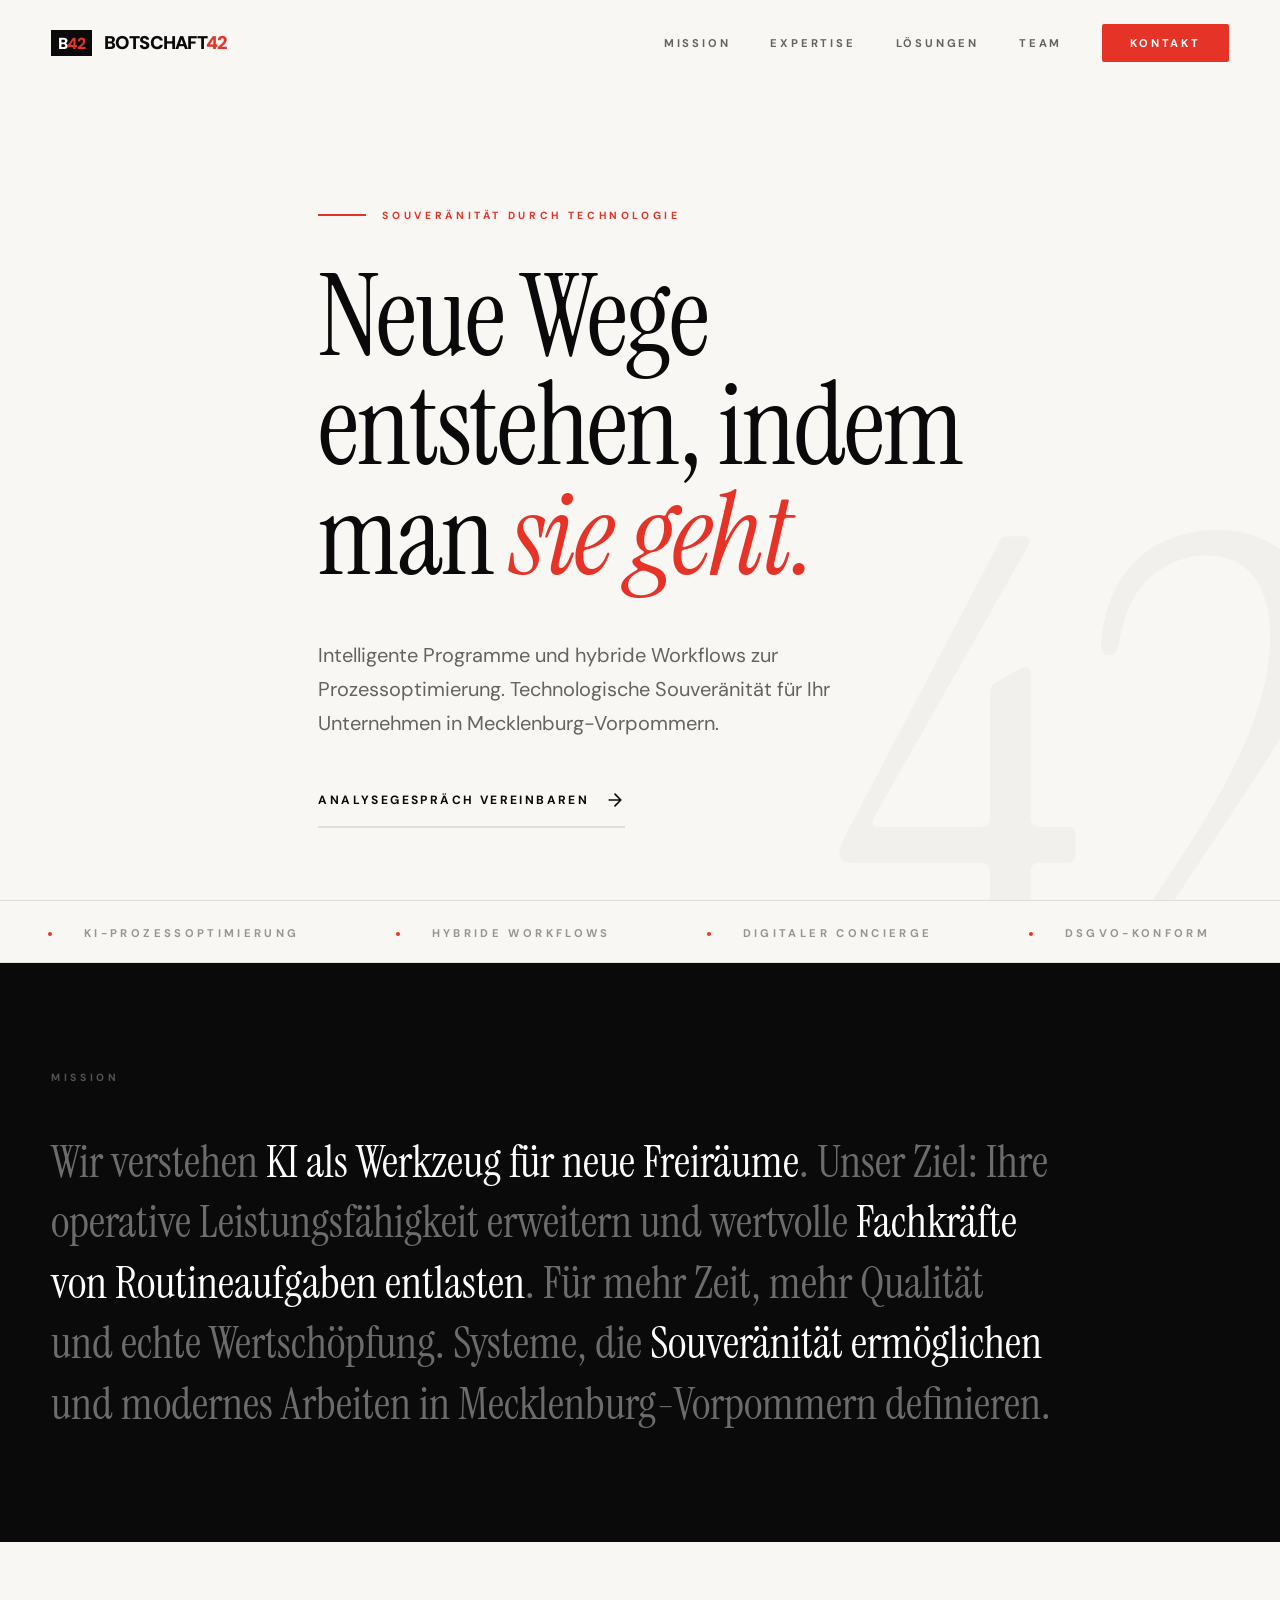
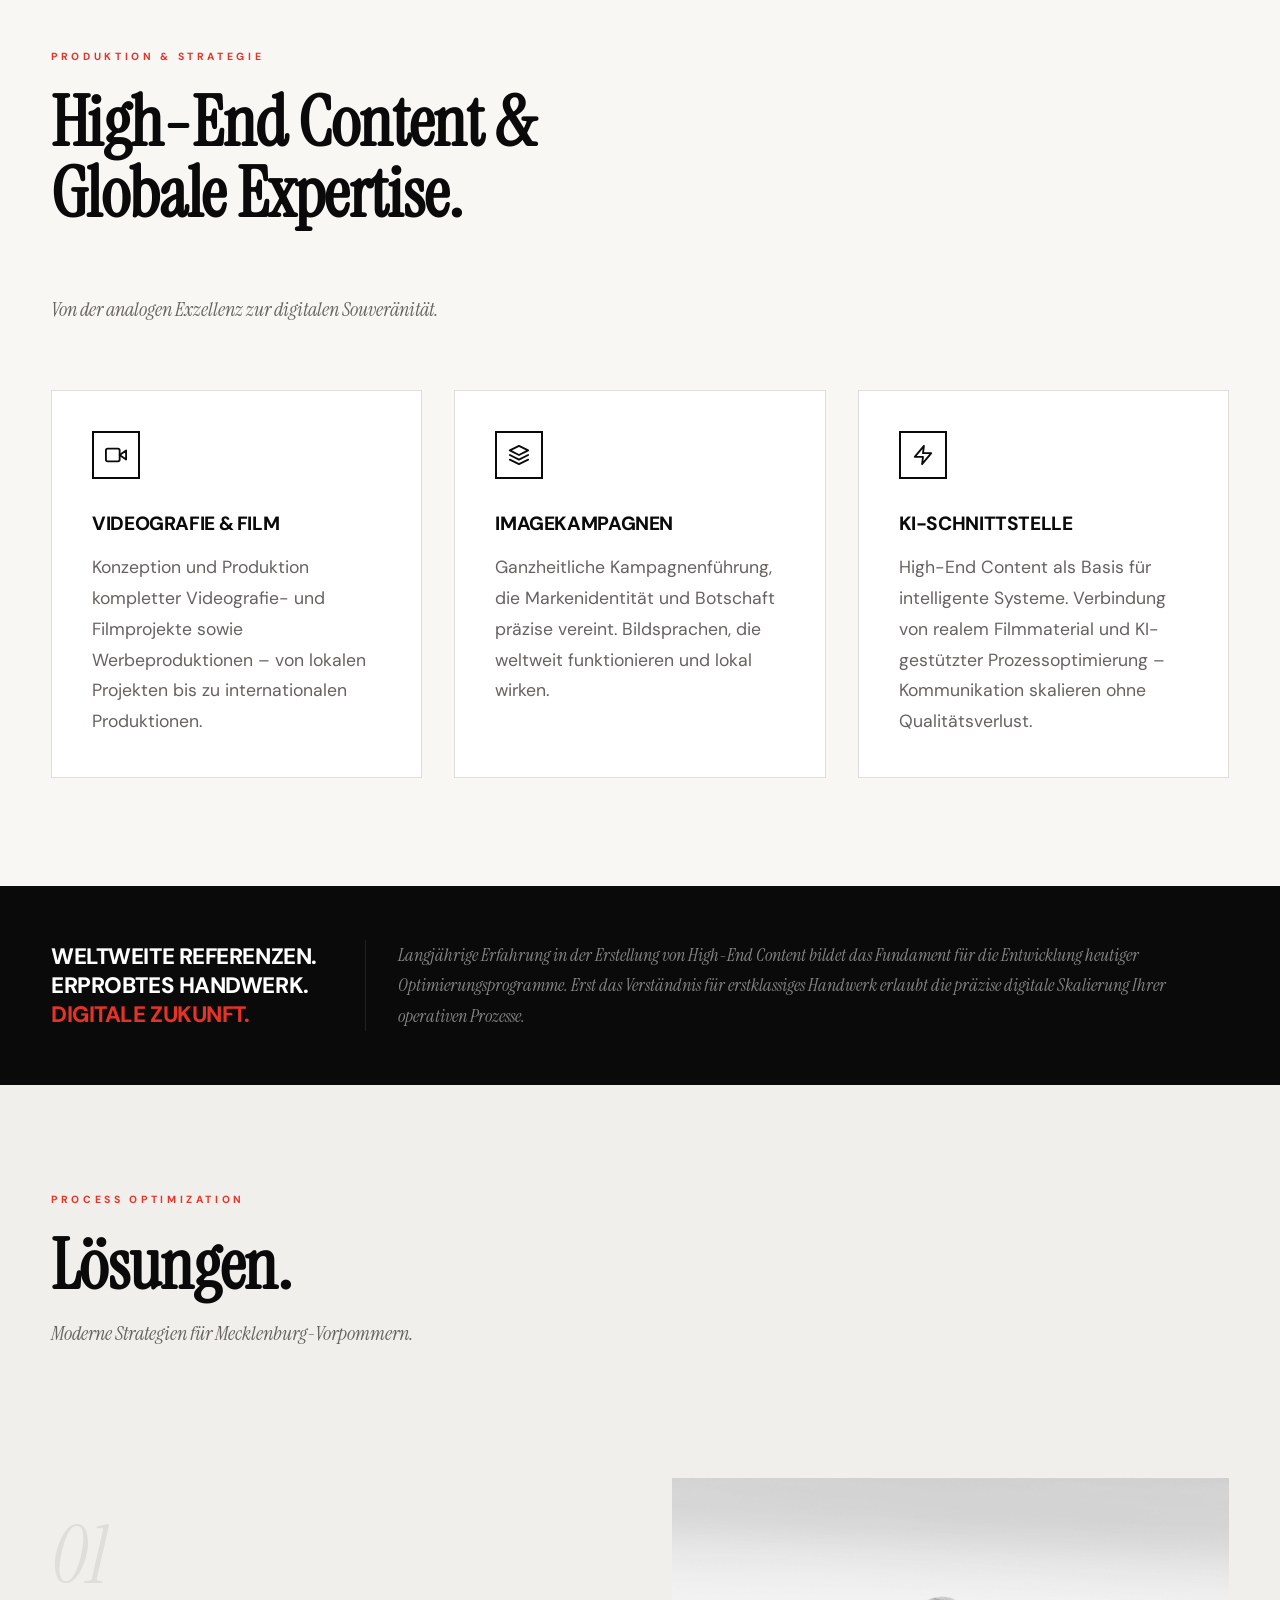
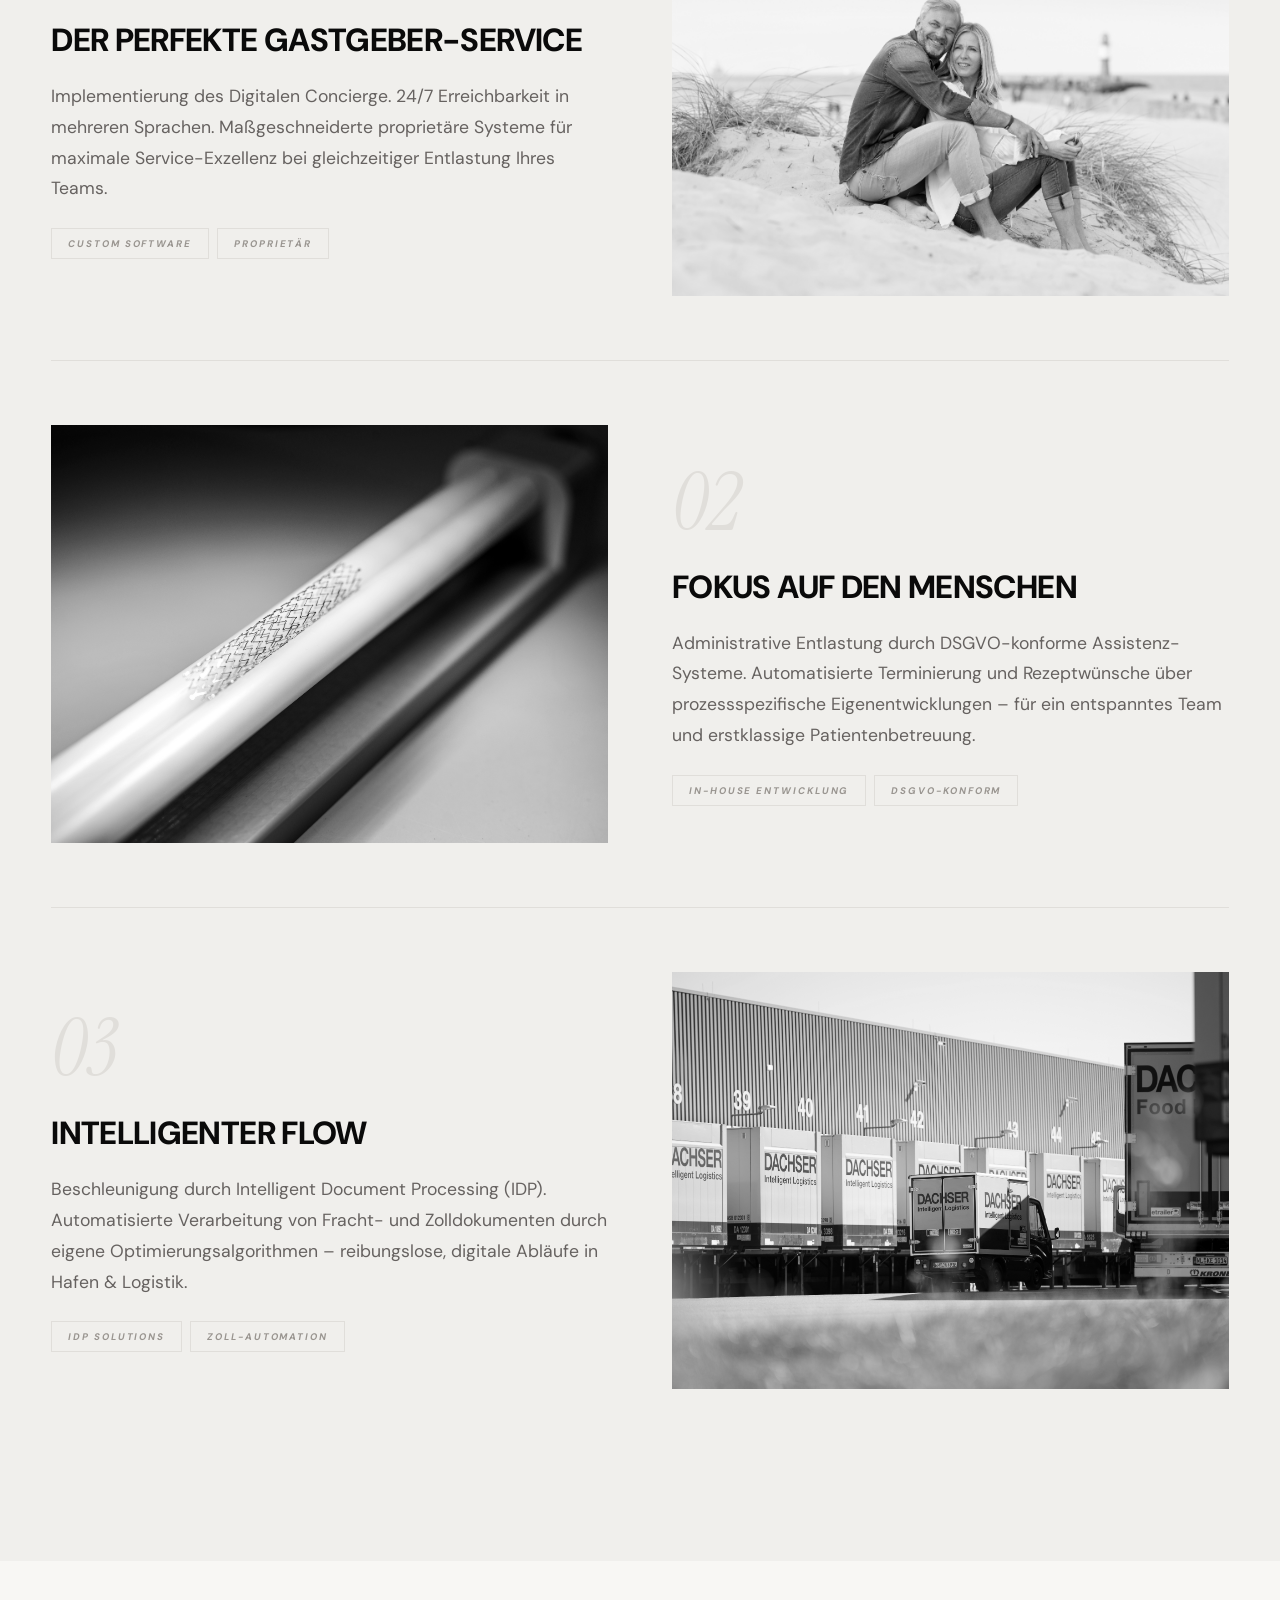
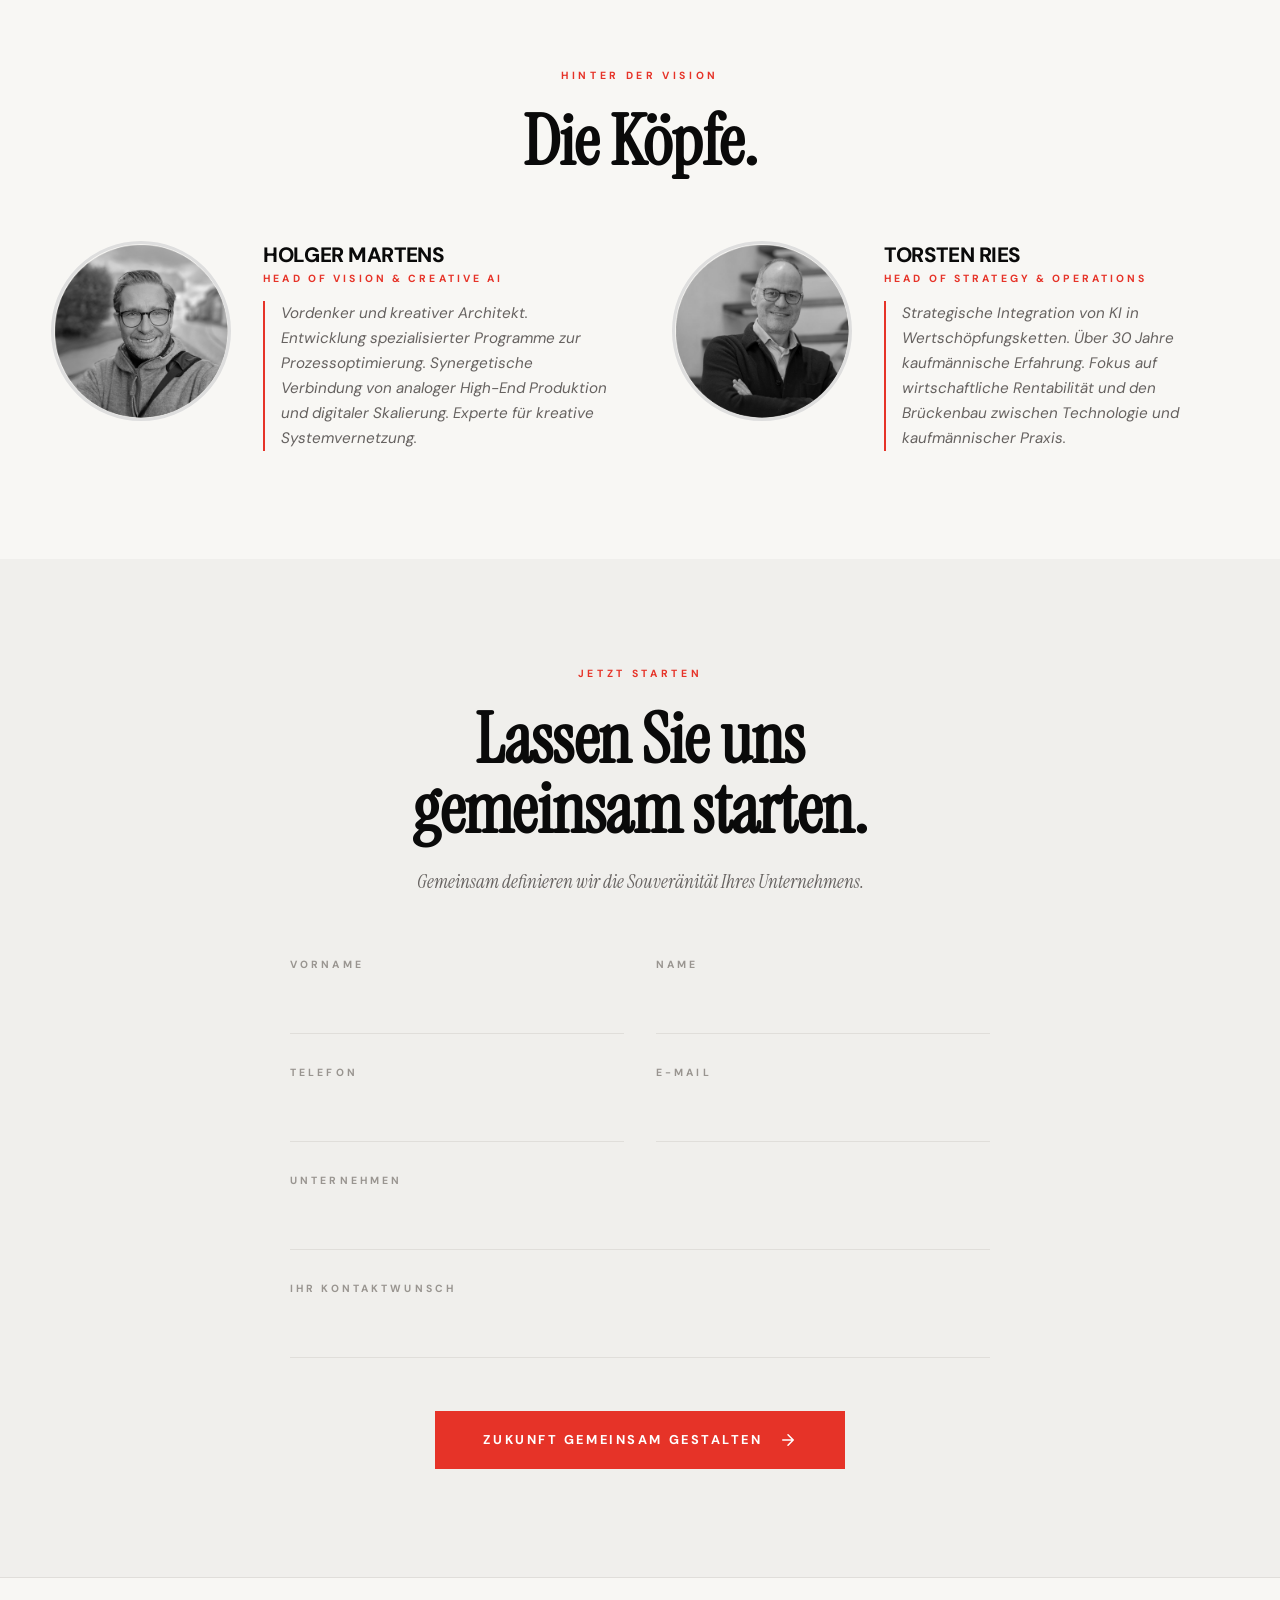
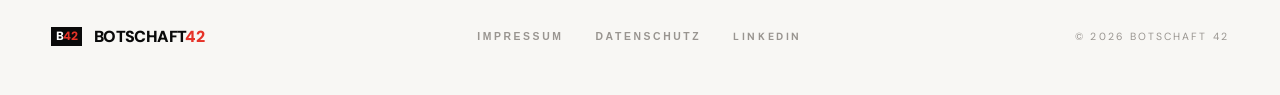
==== index.html @ 33f6393e "Update greeting from 'Hello World' to 'Goodbye World'" ====
<!DOCTYPE html>
<html lang="de" class="scroll-smooth">
<head>
    <meta charset="UTF-8">
    <meta name="viewport" content="width=device-width, initial-scale=1.0, viewport-fit=cover">
    <meta name="apple-mobile-web-app-capable" content="yes">
    <meta name="apple-mobile-web-app-status-bar-style" content="default">
    <meta name="format-detection" content="telephone=no">
    <meta name="theme-color" content="#f8f7f4">
    
    <!-- SEO Meta -->
    <title>BOTSCHAFT 42 | KI-Prozessoptimierung & Hybride Workflows für Mecklenburg-Vorpommern</title>
    <meta name="description" content="BOTSCHAFT 42 entwickelt intelligente KI-Programme und hybride Workflows zur Prozessoptimierung für Unternehmen in Mecklenburg-Vorpommern. Digitaler Concierge, IDP, DSGVO-konforme Lösungen.">
    <meta name="keywords" content="KI Prozessoptimierung, Hybride Workflows, Mecklenburg-Vorpommern, Digitaler Concierge, Intelligent Document Processing, DSGVO, Rostock, Videografie, Imagekampagnen">
    <meta name="author" content="Holger Martens, Torsten Ries">
    <meta name="robots" content="index, follow">
    <link rel="canonical" href="https://botschaft42.de/">

    <!-- Open Graph -->
    <meta property="og:title" content="BOTSCHAFT 42 | Operative Souveränität durch KI">
    <meta property="og:description" content="Intelligente Programme und hybride Workflows zur Prozessoptimierung in Mecklenburg-Vorpommern.">
    <meta property="og:type" content="website">
    <meta property="og:url" content="https://botschaft42.de/">
    <meta property="og:locale" content="de_DE">
    <meta property="og:site_name" content="BOTSCHAFT 42">

    <!-- Twitter Card -->
    <meta name="twitter:card" content="summary_large_image">
    <meta name="twitter:title" content="BOTSCHAFT 42 | KI-Prozessoptimierung">
    <meta name="twitter:description" content="Operative Souveränität durch intelligente Systeme für Unternehmen in MV.">

    <!-- Structured Data: Organization -->
    <script type="application/ld+json">
    {
        "@context": "https://schema.org",
        "@type": "Organization",
        "name": "BOTSCHAFT 42",
        "description": "KI-Agentur für Prozessoptimierung und hybride Workflows in Mecklenburg-Vorpommern",
        "url": "https://botschaft42.de",
        "address": {
            "@type": "PostalAddress",
            "streetAddress": "Dehmelstraße 7",
            "addressLocality": "Rostock",
            "postalCode": "18055",
            "addressRegion": "Mecklenburg-Vorpommern",
            "addressCountry": "DE"
        },
        "telephone": "+491707991910",
        "email": "info@holger-martens.com",
        "founder": [
            {"@type": "Person", "name": "Holger Martens", "jobTitle": "Head of Vision & Creative AI"},
            {"@type": "Person", "name": "Torsten Ries", "jobTitle": "Head of Strategy & Operations"}
        ],
        "knowsAbout": ["Künstliche Intelligenz", "Prozessoptimierung", "Hybride Workflows", "Videografie", "Imagekampagnen", "Intelligent Document Processing"],
        "areaServed": {
            "@type": "State",
            "name": "Mecklenburg-Vorpommern"
        },
        "sameAs": ["https://www.linkedin.com/in/holger-martens-13a8083a/"]
    }
    </script>

    <!-- Structured Data: Service -->
    <script type="application/ld+json">
    {
        "@context": "https://schema.org",
        "@type": "Service",
        "serviceType": "KI-Prozessoptimierung",
        "provider": {
            "@type": "Organization",
            "name": "BOTSCHAFT 42"
        },
        "areaServed": "Mecklenburg-Vorpommern",
        "description": "Entwicklung intelligenter Programme und hybrider Workflows zur Prozessoptimierung. Digitaler Concierge, DSGVO-konforme Assistenzsysteme, Intelligent Document Processing.",
        "hasOfferCatalog": {
            "@type": "OfferCatalog",
            "name": "KI-Lösungen",
            "itemListElement": [
                {"@type": "Offer", "itemOffered": {"@type": "Service", "name": "Digitaler Concierge", "description": "24/7 mehrsprachiger Gastgeber-Service für Tourismus und Hotellerie"}},
                {"@type": "Offer", "itemOffered": {"@type": "Service", "name": "DSGVO-konforme Assistenzsysteme", "description": "Administrative Entlastung im Gesundheitswesen"}},
                {"@type": "Offer", "itemOffered": {"@type": "Service", "name": "Intelligent Document Processing", "description": "Automatisierte Fracht- und Zolldokumentenverarbeitung für Hafen und Logistik"}}
            ]
        }
    }
    </script>

    <!-- Structured Data: FAQ -->
    <script type="application/ld+json">
    {
        "@context": "https://schema.org",
        "@type": "FAQPage",
        "mainEntity": [
            {
                "@type": "Question",
                "name": "Was macht BOTSCHAFT 42?",
                "acceptedAnswer": {
                    "@type": "Answer",
                    "text": "BOTSCHAFT 42 entwickelt intelligente KI-Programme und hybride Workflows zur Prozessoptimierung für Unternehmen in Mecklenburg-Vorpommern. Die Lösungen reichen vom Digitalen Concierge für den Tourismus über DSGVO-konforme Assistenzsysteme im Gesundheitswesen bis hin zu Intelligent Document Processing in der Logistik."
                }
            },
            {
                "@type": "Question",
                "name": "Für welche Branchen bietet BOTSCHAFT 42 Lösungen an?",
                "acceptedAnswer": {
                    "@type": "Answer",
                    "text": "BOTSCHAFT 42 bietet maßgeschneiderte KI-Lösungen für Tourismus und Hotellerie, das Gesundheitswesen sowie Hafen und Logistik in Mecklenburg-Vorpommern."
                }
            },
            {
                "@type": "Question",
                "name": "Sind die Lösungen von BOTSCHAFT 42 DSGVO-konform?",
                "acceptedAnswer": {
                    "@type": "Answer",
                    "text": "Ja, alle Systeme von BOTSCHAFT 42 werden als proprietäre In-House-Entwicklungen realisiert und sind vollständig DSGVO-konform."
                }
            }
        ]
    }
    </script>

    <!-- Fonts: Instrument Serif (Display) + DM Sans (Body) -->
    <link rel="preconnect" href="https://fonts.googleapis.com">
    <link rel="preconnect" href="https://fonts.gstatic.com" crossorigin>
    <link href="https://fonts.googleapis.com/css2?family=DM+Sans:ital,opsz,wght@0,9..40,100..1000;1,9..40,100..1000&family=Instrument+Serif:ital@0;1&display=swap" rel="stylesheet">

    <style>
        :root {
            --black: #0a0a0a;
            --white: #f8f7f4;
            --red: #e63328;
            --red-dark: #c42a20;
            --gray-100: #f0efec;
            --gray-200: #e0deda;
            --gray-400: #999590;
            --gray-600: #666260;
            --gray-800: #333130;
            --sans: 'DM Sans', sans-serif;
            --serif: 'Instrument Serif', serif;
        }

        * { margin: 0; padding: 0; box-sizing: border-box; }

        html { scroll-behavior: smooth; }

        body {
            font-family: var(--sans);
            color: var(--black);
            background: var(--white);
            overflow-x: hidden;
            -webkit-font-smoothing: antialiased;
            -moz-osx-font-smoothing: grayscale;
            -webkit-text-size-adjust: 100%;
            text-size-adjust: 100%;
            -webkit-tap-highlight-color: transparent;
        }

        ::selection { background: var(--red); color: white; }

        /* ── Typography ── */
        .t-display {
            font-family: var(--serif);
            font-size: clamp(3rem, 9vw, 8rem);
            line-height: 0.95;
            font-weight: 400;
            letter-spacing: -0.02em;
        }

        .t-headline {
            font-family: var(--serif);
            font-size: clamp(2.2rem, 5.5vw, 5rem);
            line-height: 1.0;
            letter-spacing: -0.01em;
        }

        .t-section-label {
            font-family: var(--sans);
            font-size: 0.65rem;
            font-weight: 700;
            letter-spacing: 0.35em;
            text-transform: uppercase;
            color: var(--red);
        }

        .t-body { font-size: 1.1rem; line-height: 1.75; color: var(--gray-600); }
        .t-body-lg { font-size: 1.25rem; line-height: 1.7; color: var(--gray-600); }

        /* ── Layout ── */
        .container { max-width: 1400px; margin: 0 auto; padding: 0 clamp(1.5rem, 4vw, 4rem); }
        .section { padding: clamp(5rem, 12vh, 10rem) 0; }

        /* ── B42 Signet ── */
        .b42-signet {
            display: inline-flex;
            align-items: center;
            justify-content: center;
            background: var(--black);
            color: white;
            font-family: var(--sans);
            font-weight: 900;
            letter-spacing: -0.05em;
            padding: 0.15em 0.4em;
            font-size: 1rem;
        }
        .b42-signet .red { color: var(--red); }

        /* ── Navigation ── */
        .nav {
            position: fixed;
            top: 0;
            left: 0;
            right: 0;
            z-index: 100;
            padding: 1.5rem clamp(1.5rem, 4vw, 4rem);
            display: flex;
            justify-content: space-between;
            align-items: center;
            transition: all 0.4s cubic-bezier(0.16, 1, 0.3, 1);
        }
        .nav.scrolled {
            background: rgba(248, 247, 244, 0.92);
            backdrop-filter: blur(20px);
            -webkit-backdrop-filter: blur(20px);
            padding-top: 1rem;
            padding-bottom: 1rem;
            box-shadow: 0 1px 0 rgba(0,0,0,0.06);
        }
        .nav-brand {
            display: flex;
            align-items: center;
            gap: 0.75rem;
            text-decoration: none;
            color: var(--black);
        }
        .nav-brand-text {
            font-family: var(--sans);
            font-weight: 900;
            font-size: 1.15rem;
            letter-spacing: -0.04em;
            text-transform: uppercase;
        }
        .nav-brand-text .red { color: var(--red); }

        .nav-links {
            display: flex;
            align-items: center;
            gap: 2.5rem;
        }
        .nav-links a {
            font-size: 0.7rem;
            font-weight: 700;
            letter-spacing: 0.25em;
            text-transform: uppercase;
            text-decoration: none;
            color: var(--gray-600);
            transition: color 0.3s;
        }
        .nav-links a:hover { color: var(--black); }
        .nav-cta {
            background: var(--red) !important;
            color: white !important;
            padding: 0.75rem 1.75rem;
            border-radius: 2px;
            transition: all 0.3s !important;
        }
        .nav-cta:hover { background: var(--black) !important; }

        /* ── Burger ── */
        .burger { display: none; background: none; border: none; cursor: pointer; padding: 0.5rem; }
        .burger span {
            display: block;
            width: 28px;
            height: 2px;
            background: var(--black);
            margin: 6px 0;
            transition: all 0.3s;
        }

        /* ── Mobile Menu ── */
        .mobile-menu {
            position: fixed;
            inset: 0;
            z-index: 200;
            background: var(--black);
            display: flex;
            flex-direction: column;
            align-items: center;
            justify-content: center;
            gap: 2.5rem;
            opacity: 0;
            pointer-events: none;
            transition: opacity 0.4s;
            -webkit-overflow-scrolling: touch;
            overscroll-behavior: contain;
        }
        .mobile-menu.open { opacity: 1; pointer-events: all; }
        .mobile-menu a {
            font-family: var(--serif);
            font-size: 2.5rem;
            color: white;
            text-decoration: none;
            transition: color 0.3s;
        }
        .mobile-menu a:hover { color: var(--red); }
        .mobile-menu-close {
            position: absolute;
            top: 1.5rem;
            right: 1.5rem;
            background: none;
            border: none;
            color: white;
            font-size: 2.5rem;
            cursor: pointer;
            line-height: 1;
        }

        /* ── Hero ── */
        .hero {
            min-height: 100vh;
            display: flex;
            align-items: flex-end;
            padding-bottom: clamp(4rem, 8vh, 8rem);
            padding-top: 8rem;
            position: relative;
            overflow: hidden;
        }
        .hero-bg-num {
            position: absolute;
            right: -5%;
            bottom: -15%;
            font-family: var(--serif);
            font-size: clamp(20rem, 50vw, 55rem);
            font-weight: 400;
            color: var(--black);
            opacity: 0.025;
            line-height: 0.8;
            pointer-events: none;
            user-select: none;
        }
        .hero-label {
            display: inline-flex;
            align-items: center;
            gap: 1rem;
            margin-bottom: 2.5rem;
        }
        .hero-label-line {
            width: 3rem;
            height: 2px;
            background: var(--red);
        }
        .hero h1 { margin-bottom: 3rem; max-width: 900px; }
        .hero h1 em {
            font-family: var(--serif);
            font-style: italic;
            color: var(--red);
        }
        .hero-sub {
            max-width: 600px;
            font-size: 1.25rem;
            line-height: 1.7;
            color: var(--gray-600);
            margin-bottom: 3rem;
        }
        .hero-cta {
            display: inline-flex;
            align-items: center;
            gap: 1rem;
            font-size: 0.75rem;
            font-weight: 700;
            letter-spacing: 0.2em;
            text-transform: uppercase;
            text-decoration: none;
            color: var(--black);
            border-bottom: 2px solid var(--gray-200);
            padding-bottom: 1rem;
            transition: all 0.4s;
        }
        .hero-cta:hover { border-color: var(--red); }
        .hero-cta svg { transition: transform 0.4s; }
        .hero-cta:hover svg { transform: translateX(6px); }

        /* ── Scroll Animations ── */
        .reveal {
            opacity: 0;
            transform: translateY(40px);
            transition: opacity 0.8s cubic-bezier(0.16, 1, 0.3, 1),
                        transform 0.8s cubic-bezier(0.16, 1, 0.3, 1);
        }
        .reveal.visible { opacity: 1; transform: translateY(0); }
        .reveal-delay-1 { transition-delay: 0.1s; }
        .reveal-delay-2 { transition-delay: 0.2s; }
        .reveal-delay-3 { transition-delay: 0.3s; }

        /* ── Mission Section ── */
        .mission { background: var(--black); color: white; }
        .mission-text {
            font-family: var(--serif);
            font-size: clamp(1.6rem, 3.5vw, 2.8rem);
            line-height: 1.35;
            color: rgba(255,255,255,0.4);
            max-width: 1000px;
        }
        .mission-text strong { color: white; font-weight: 400; }

        /* ── Expertise Cards ── */
        .card-grid { display: grid; grid-template-columns: repeat(auto-fit, minmax(320px, 1fr)); gap: 2rem; }
        .card {
            background: white;
            border: 1px solid var(--gray-200);
            padding: 2.5rem;
            transition: all 0.5s cubic-bezier(0.16, 1, 0.3, 1);
            position: relative;
            overflow: hidden;
        }
        .card::before {
            content: '';
            position: absolute;
            top: 0;
            left: 0;
            width: 100%;
            height: 3px;
            background: var(--red);
            transform: scaleX(0);
            transform-origin: left;
            transition: transform 0.5s cubic-bezier(0.16, 1, 0.3, 1);
        }
        .card:hover { transform: translateY(-4px); box-shadow: 0 20px 60px rgba(0,0,0,0.06); }
        .card:hover::before { transform: scaleX(1); }
        .card-icon {
            width: 3rem;
            height: 3rem;
            border: 2px solid var(--black);
            display: flex;
            align-items: center;
            justify-content: center;
            margin-bottom: 2rem;
            transition: all 0.4s;
        }
        .card:hover .card-icon { background: var(--red); border-color: var(--red); }
        .card:hover .card-icon svg { stroke: white; }
        .card h3 {
            font-family: var(--sans);
            font-size: 1.2rem;
            font-weight: 800;
            text-transform: uppercase;
            letter-spacing: -0.02em;
            margin-bottom: 1rem;
        }

        /* ── Solutions ── */
        .solution {
            display: grid;
            grid-template-columns: 1fr 1fr;
            gap: 4rem;
            align-items: center;
            padding: 4rem 0;
            border-bottom: 1px solid var(--gray-200);
        }
        .solution:last-child { border-bottom: none; }
        .solution-num {
            font-family: var(--serif);
            font-size: 5rem;
            font-style: italic;
            color: var(--gray-200);
            line-height: 1;
            margin-bottom: 1.5rem;
            transition: color 0.5s;
        }
        .solution:hover .solution-num { color: var(--red); }
        .solution h4 {
            font-family: var(--sans);
            font-size: clamp(1.5rem, 2.5vw, 2rem);
            font-weight: 800;
            text-transform: uppercase;
            letter-spacing: -0.02em;
            margin-bottom: 1.25rem;
        }
        .solution-tags { display: flex; gap: 0.5rem; margin-top: 1.5rem; flex-wrap: wrap; }
        .tag {
            font-size: 0.6rem;
            font-weight: 700;
            letter-spacing: 0.2em;
            text-transform: uppercase;
            padding: 0.5rem 1rem;
            border: 1px solid var(--gray-200);
            color: var(--gray-400);
            font-style: italic;
        }
        .solution-img {
            aspect-ratio: 4/3;
            overflow: hidden;
            position: relative;
        }
        .solution-img img {
            width: 100%;
            height: 100%;
            object-fit: cover;
            filter: grayscale(100%);
            transition: all 0.7s cubic-bezier(0.16, 1, 0.3, 1);
        }
        .solution:hover .solution-img img { filter: grayscale(0%); transform: scale(1.03); }

        /* ── Reference Bar ── */
        .ref-bar {
            background: var(--black);
            color: white;
            padding: clamp(3rem, 6vh, 5rem) 0;
        }
        .ref-bar-inner {
            display: grid;
            grid-template-columns: auto 1fr;
            gap: 3rem;
            align-items: center;
        }
        .ref-bar h3 {
            font-family: var(--sans);
            font-size: 1.4rem;
            font-weight: 800;
            text-transform: uppercase;
            letter-spacing: -0.02em;
        }
        .ref-bar h3 span { color: var(--red); }
        .ref-bar p {
            font-family: var(--serif);
            font-style: italic;
            font-size: 1.15rem;
            line-height: 1.65;
            color: rgba(255,255,255,0.5);
            border-left: 1px solid rgba(255,255,255,0.1);
            padding-left: 2rem;
        }

        /* ── Team ── */
        .team-grid { display: grid; grid-template-columns: 1fr 1fr; gap: 4rem; }
        .team-member { display: flex; gap: 2rem; align-items: flex-start; }
        .team-photo {
            width: 180px;
            height: 180px;
            border-radius: 50%;
            overflow: hidden;
            flex-shrink: 0;
            filter: grayscale(100%);
            transition: filter 0.7s;
            border: 3px solid var(--gray-200);
        }
        .team-member:hover .team-photo { filter: grayscale(0%); }
        .team-photo img { width: 100%; height: 100%; object-fit: cover; }
        .team-info h4 {
            font-family: var(--sans);
            font-size: 1.3rem;
            font-weight: 800;
            text-transform: uppercase;
            letter-spacing: -0.02em;
            margin-bottom: 0.25rem;
        }
        .team-role {
            font-size: 0.65rem;
            font-weight: 700;
            letter-spacing: 0.3em;
            text-transform: uppercase;
            color: var(--red);
            margin-bottom: 1rem;
        }
        .team-desc {
            font-size: 0.95rem;
            line-height: 1.65;
            color: var(--gray-600);
            font-style: italic;
            border-left: 2px solid var(--red);
            padding-left: 1rem;
        }

        /* ── Contact ── */
        .contact { background: var(--gray-100); }
        .contact-form { max-width: 700px; margin: 0 auto; }
        .form-row { display: grid; grid-template-columns: 1fr 1fr; gap: 2rem; margin-bottom: 2rem; }
        .form-group { position: relative; }
        .form-group label {
            display: block;
            font-size: 0.65rem;
            font-weight: 700;
            letter-spacing: 0.3em;
            text-transform: uppercase;
            color: var(--gray-400);
            margin-bottom: 0.5rem;
            transition: color 0.3s;
        }
        .form-group:focus-within label { color: var(--red); }
        .form-group input,
        .form-group textarea {
            width: 100%;
            padding: 1rem 0;
            border: none;
            border-bottom: 1px solid var(--gray-200);
            background: transparent;
            font-family: var(--sans);
            font-size: 1.05rem;
            color: var(--black);
            outline: none;
            transition: border-color 0.3s;
        }
        .form-group input:focus,
        .form-group textarea:focus { border-color: var(--red); }
        .form-group textarea { resize: none; min-height: 1.5rem; }
        .submit-btn {
            display: inline-flex;
            align-items: center;
            gap: 1rem;
            background: var(--red);
            color: white;
            border: none;
            padding: 1.25rem 3rem;
            font-family: var(--sans);
            font-size: 0.8rem;
            font-weight: 700;
            letter-spacing: 0.2em;
            text-transform: uppercase;
            cursor: pointer;
            transition: all 0.4s;
        }
        .submit-btn:hover { background: var(--black); }

        /* ── Footer ── */
        .footer {
            padding: 3rem 0;
            border-top: 1px solid var(--gray-200);
        }
        .footer-inner {
            display: flex;
            justify-content: space-between;
            align-items: center;
            flex-wrap: wrap;
            gap: 1.5rem;
        }
        .footer-links {
            display: flex;
            gap: 2rem;
        }
        .footer-links button,
        .footer-links a {
            font-size: 0.65rem;
            font-weight: 700;
            letter-spacing: 0.25em;
            text-transform: uppercase;
            color: var(--gray-400);
            background: none;
            border: none;
            cursor: pointer;
            text-decoration: none;
            transition: color 0.3s;
        }
        .footer-links button:hover,
        .footer-links a:hover { color: var(--black); }
        .footer-copy {
            font-size: 0.65rem;
            letter-spacing: 0.2em;
            text-transform: uppercase;
            color: var(--gray-400);
        }

        /* ── Modal ── */
        .modal {
            display: none;
            position: fixed;
            inset: 0;
            z-index: 300;
            background: rgba(248, 247, 244, 0.98);
            overflow-y: auto;
            -webkit-overflow-scrolling: touch;
        }
        .modal-inner {
            max-width: 800px;
            margin: 5% auto;
            padding: 3rem clamp(1.5rem, 4vw, 3rem);
        }
        .modal-close {
            float: right;
            background: none;
            border: none;
            font-size: 2.5rem;
            cursor: pointer;
            color: var(--black);
            line-height: 1;
            transition: color 0.3s;
        }
        .modal-close:hover { color: var(--red); }
        .modal h2 {
            font-family: var(--sans);
            font-size: 2rem;
            font-weight: 900;
            text-transform: uppercase;
            letter-spacing: -0.02em;
            margin-bottom: 2rem;
        }
        .modal h3 {
            font-weight: 700;
            font-size: 1rem;
            border-bottom: 1px solid var(--gray-200);
            padding: 1.5rem 0 0.5rem;
            margin-bottom: 0.75rem;
        }
        .modal p { font-size: 0.95rem; line-height: 1.7; color: var(--gray-600); margin-bottom: 0.75rem; }

        /* ── Responsive ── */

        /* Safe area support for iPhone notch/dynamic island */
        @supports (padding: env(safe-area-inset-top)) {
            .nav { padding-left: max(clamp(1.5rem, 4vw, 4rem), env(safe-area-inset-left)); padding-right: max(clamp(1.5rem, 4vw, 4rem), env(safe-area-inset-right)); }
            .footer { padding-bottom: max(3rem, env(safe-area-inset-bottom)); }
            .mobile-menu { padding: env(safe-area-inset-top) env(safe-area-inset-right) env(safe-area-inset-bottom) env(safe-area-inset-left); }
        }

        /* Fix: Safari 100vh includes address bar */
        @supports (-webkit-touch-callout: none) {
            .hero { min-height: -webkit-fill-available; }
        }

        /* Prevent iOS zoom on input focus (requires 16px minimum) */
        @media screen and (max-width: 900px) {
            .form-group input,
            .form-group textarea {
                font-size: 16px;
            }
        }

        /* Tablet & smaller */
        @media (max-width: 900px) {
            .nav-links { display: none; }
            .burger { display: block; }
            .solution { grid-template-columns: 1fr; gap: 2rem; }
            .solution-img { order: -1; }
            .solution-num { font-size: 3.5rem; }
            .team-grid { grid-template-columns: 1fr; gap: 3rem; }
            .team-member { flex-direction: column; align-items: center; text-align: center; }
            .team-photo { width: 150px; height: 150px; }
            .team-desc { border-left: none; padding-left: 0; border-top: 2px solid var(--red); padding-top: 1rem; }
            .form-row { grid-template-columns: 1fr; gap: 1.5rem; }
            .ref-bar-inner { grid-template-columns: 1fr; }
            .ref-bar p { border-left: none; padding-left: 0; border-top: 1px solid rgba(255,255,255,0.1); padding-top: 1.5rem; }
            .footer-inner { flex-direction: column; text-align: center; }
            .card-grid { grid-template-columns: 1fr; }
            .modal-inner { margin: 0; padding: 2rem 1.5rem; min-height: 100vh; }
            .modal-inner > div[style*="grid-template-columns"] { grid-template-columns: 1fr !important; }
        }

        /* Phone-specific (<480px) */
        @media (max-width: 480px) {
            .t-display { font-size: clamp(2.2rem, 10vw, 3.5rem); }
            .t-headline { font-size: clamp(1.8rem, 8vw, 2.8rem); }
            .hero { padding-top: 6rem; padding-bottom: 3rem; }
            .hero-sub { font-size: 1.05rem; }
            .hero-cta { font-size: 0.7rem; padding-bottom: 0.75rem; }
            .section { padding: clamp(3rem, 8vh, 6rem) 0; }
            .mission-text { font-size: clamp(1.2rem, 4.5vw, 1.6rem); }
            .card { padding: 2rem 1.5rem; }
            .solution h4 { font-size: 1.3rem; }
            .solution-tags { gap: 0.4rem; }
            .tag { padding: 0.4rem 0.75rem; font-size: 0.55rem; }
            .ref-bar h3 { font-size: 1.1rem; }
            .submit-btn { width: 100%; justify-content: center; padding: 1.25rem 2rem; }
            .footer-links { flex-wrap: wrap; justify-content: center; gap: 1.25rem; }
            .mobile-menu a { font-size: 2rem; }
            .t-section-label { font-size: 0.6rem; letter-spacing: 0.25em; }
        }

        /* Ensure touch targets >= 44px (Apple HIG) */
        @media (pointer: coarse) {
            .nav-cta { min-height: 44px; display: inline-flex; align-items: center; }
            .burger { min-width: 44px; min-height: 44px; display: flex; flex-direction: column; align-items: center; justify-content: center; }
            .hero-cta { min-height: 44px; }
            .submit-btn { min-height: 48px; }
            .footer-links button,
            .footer-links a { min-height: 44px; display: inline-flex; align-items: center; }
            .mobile-menu a { min-height: 48px; display: inline-flex; align-items: center; }
            .modal-close { min-width: 44px; min-height: 44px; display: inline-flex; align-items: center; justify-content: center; }
        }

        /* Reduced motion preference */
        @media (prefers-reduced-motion: reduce) {
            .reveal { opacity: 1; transform: none; transition: none; }
            .ticker-inner { animation: none; }
            .card, .card::before, .solution-img img, .team-photo { transition: none; }
        }

        /* Dark mode hint (optional, respects system) */
        @media (prefers-color-scheme: dark) {
            /* Keeps light theme but adjusts meta theme-color */
        }

        /* ── Horizontal Rule Accent ── */
        .accent-line {
            width: 4rem;
            height: 3px;
            background: var(--red);
            margin-bottom: 2rem;
        }

        /* ── Marquee ticker ── */
        .ticker {
            overflow: hidden;
            white-space: nowrap;
            border-top: 1px solid var(--gray-200);
            border-bottom: 1px solid var(--gray-200);
            padding: 1.25rem 0;
        }
        .ticker-inner {
            display: inline-flex;
            animation: ticker 30s linear infinite;
        }
        .ticker-item {
            font-family: var(--sans);
            font-size: 0.7rem;
            font-weight: 700;
            letter-spacing: 0.3em;
            text-transform: uppercase;
            color: var(--gray-400);
            padding: 0 3rem;
        }
        .ticker-item .dot {
            display: inline-block;
            width: 4px;
            height: 4px;
            background: var(--red);
            border-radius: 50%;
            margin-right: 2rem;
            vertical-align: middle;
        }
        @keyframes ticker {
            0% { transform: translateX(0); }
            100% { transform: translateX(-50%); }
        }
    </style>
</head>
<body>

    <!-- ═══════ NAVIGATION ═══════ -->
    <nav class="nav" id="nav" role="navigation" aria-label="Hauptnavigation">
        <a href="#" class="nav-brand" aria-label="BOTSCHAFT 42 – Startseite">
            <div class="b42-signet">B<span class="red">42</span></div>
            <div class="nav-brand-text">Botschaft<span class="red">42</span></div>
        </a>
        <div class="nav-links">
            <a href="#mission">Mission</a>
            <a href="#expertise">Expertise</a>
            <a href="#loesungen">Lösungen</a>
            <a href="#team">Team</a>
            <a href="#kontakt" class="nav-cta">Kontakt</a>
        </div>
        <button class="burger" id="burger" aria-label="Menü öffnen">
            <span></span><span></span><span></span>
        </button>
    </nav>

    <!-- Mobile Menu -->
    <div class="mobile-menu" id="mobileMenu" role="dialog" aria-label="Mobile Navigation">
        <button class="mobile-menu-close" id="mobileClose" aria-label="Menü schließen">&times;</button>
        <a href="#mission" class="mob-link">Mission</a>
        <a href="#expertise" class="mob-link">Expertise</a>
        <a href="#loesungen" class="mob-link">Lösungen</a>
        <a href="#team" class="mob-link">Team</a>
        <a href="#kontakt" class="mob-link" style="color:var(--red)">Kontakt</a>
    </div>

    <!-- ═══════ HERO ═══════ -->
    <header class="hero" role="banner">
        <div class="hero-bg-num" aria-hidden="true">42</div>
        <div class="container" style="position:relative; z-index:2;">
            <div class="hero-label reveal">
                <div class="hero-label-line"></div>
                <span class="t-section-label">Souveränität durch Technologie</span>
            </div>
            <h1 class="t-display reveal reveal-delay-1">
                Neue Wege<br>entstehen, indem<br>man <em>sie geht.</em>
            </h1>
            <p class="hero-sub reveal reveal-delay-2">
                Intelligente Programme und hybride Workflows zur Prozessoptimierung. Technologische Souveränität für Ihr Unternehmen in Mecklenburg-Vorpommern.
            </p>
            <a href="#kontakt" class="hero-cta reveal reveal-delay-3">
                Analysegespräch vereinbaren
                <svg width="20" height="20" viewBox="0 0 24 24" fill="none" stroke="currentColor" stroke-width="2" stroke-linecap="round" stroke-linejoin="round"><path d="M5 12h14M12 5l7 7-7 7"/></svg>
            </a>
        </div>
    </header>

    <!-- ═══════ TICKER ═══════ -->
    <div class="ticker" aria-hidden="true">
        <div class="ticker-inner">
            <span class="ticker-item"><span class="dot"></span>KI-Prozessoptimierung</span>
            <span class="ticker-item"><span class="dot"></span>Hybride Workflows</span>
            <span class="ticker-item"><span class="dot"></span>Digitaler Concierge</span>
            <span class="ticker-item"><span class="dot"></span>DSGVO-Konform</span>
            <span class="ticker-item"><span class="dot"></span>Proprietäre Systeme</span>
            <span class="ticker-item"><span class="dot"></span>Mecklenburg-Vorpommern</span>
            <span class="ticker-item"><span class="dot"></span>Videografie & Film</span>
            <span class="ticker-item"><span class="dot"></span>Imagekampagnen</span>
            <span class="ticker-item"><span class="dot"></span>KI-Prozessoptimierung</span>
            <span class="ticker-item"><span class="dot"></span>Hybride Workflows</span>
            <span class="ticker-item"><span class="dot"></span>Digitaler Concierge</span>
            <span class="ticker-item"><span class="dot"></span>DSGVO-Konform</span>
            <span class="ticker-item"><span class="dot"></span>Proprietäre Systeme</span>
            <span class="ticker-item"><span class="dot"></span>Mecklenburg-Vorpommern</span>
            <span class="ticker-item"><span class="dot"></span>Videografie & Film</span>
            <span class="ticker-item"><span class="dot"></span>Imagekampagnen</span>
        </div>
    </div>

    <!-- ═══════ MISSION ═══════ -->
    <section id="mission" class="section mission" aria-labelledby="mission-title">
        <div class="container">
            <div class="t-section-label reveal" style="color: rgba(255,255,255,0.3); margin-bottom: 3rem;">Mission</div>
            <h2 id="mission-title" class="sr-only">Unsere Mission</h2>
            <p class="mission-text reveal reveal-delay-1">
                Wir verstehen <strong>KI als Werkzeug für neue Freiräume</strong>. Unser Ziel: Ihre operative Leistungsfähigkeit erweitern und wertvolle <strong>Fachkräfte von Routineaufgaben entlasten</strong>. Für mehr Zeit, mehr Qualität und echte Wertschöpfung. Systeme, die <strong>Souveränität ermöglichen</strong> und modernes Arbeiten in Mecklenburg-Vorpommern definieren.
            </p>
        </div>
    </section>

    <!-- ═══════ EXPERTISE ═══════ -->
    <section id="expertise" class="section" aria-labelledby="expertise-title">
        <div class="container">
            <div class="t-section-label reveal" style="margin-bottom: 1.5rem;">Produktion & Strategie</div>
            <h2 id="expertise-title" class="t-headline reveal reveal-delay-1" style="max-width: 800px; margin-bottom: 4rem;">
                High-End Content &<br>Globale Expertise.
            </h2>
            <p class="t-body-lg reveal reveal-delay-2" style="max-width: 600px; margin-bottom: 4rem; font-style: italic; font-family: var(--serif);">
                Von der analogen Exzellenz zur digitalen Souveränität.
            </p>

            <div class="card-grid">
                <article class="card reveal">
                    <div class="card-icon">
                        <svg width="22" height="22" viewBox="0 0 24 24" fill="none" stroke="currentColor" stroke-width="2" stroke-linecap="round" stroke-linejoin="round"><polygon points="23 7 16 12 23 17 23 7"/><rect x="1" y="5" width="15" height="14" rx="2" ry="2"/></svg>
                    </div>
                    <h3>Videografie & Film</h3>
                    <p class="t-body">Konzeption und Produktion kompletter Videografie- und Filmprojekte sowie Werbeproduktionen – von lokalen Projekten bis zu internationalen Produktionen.</p>
                </article>

                <article class="card reveal reveal-delay-1">
                    <div class="card-icon">
                        <svg width="22" height="22" viewBox="0 0 24 24" fill="none" stroke="currentColor" stroke-width="2" stroke-linecap="round" stroke-linejoin="round"><polygon points="12 2 2 7 12 12 22 7 12 2"/><polyline points="2 17 12 22 22 17"/><polyline points="2 12 12 17 22 12"/></svg>
                    </div>
                    <h3>Imagekampagnen</h3>
                    <p class="t-body">Ganzheitliche Kampagnenführung, die Markenidentität und Botschaft präzise vereint. Bildsprachen, die weltweit funktionieren und lokal wirken.</p>
                </article>

                <article class="card reveal reveal-delay-2">
                    <div class="card-icon">
                        <svg width="22" height="22" viewBox="0 0 24 24" fill="none" stroke="currentColor" stroke-width="2" stroke-linecap="round" stroke-linejoin="round"><polygon points="13 2 3 14 12 14 11 22 21 10 12 10 13 2"/></svg>
                    </div>
                    <h3>KI-Schnittstelle</h3>
                    <p class="t-body">High-End Content als Basis für intelligente Systeme. Verbindung von realem Filmmaterial und KI-gestützter Prozessoptimierung – Kommunikation skalieren ohne Qualitätsverlust.</p>
                </article>
            </div>
        </div>
    </section>

    <!-- ═══════ REFERENCE BAR ═══════ -->
    <div class="ref-bar">
        <div class="container">
            <div class="ref-bar-inner reveal">
                <h3>Weltweite Referenzen.<br>Erprobtes Handwerk.<br><span>Digitale Zukunft.</span></h3>
                <p>Langjährige Erfahrung in der Erstellung von High-End Content bildet das Fundament für die Entwicklung heutiger Optimierungsprogramme. Erst das Verständnis für erstklassiges Handwerk erlaubt die präzise digitale Skalierung Ihrer operativen Prozesse.</p>
            </div>
        </div>
    </div>

    <!-- ═══════ LÖSUNGEN ═══════ -->
    <section id="loesungen" class="section" style="background: var(--gray-100);" aria-labelledby="loesungen-title">
        <div class="container">
            <div class="t-section-label reveal" style="margin-bottom: 1.5rem;">Process Optimization</div>
            <h2 id="loesungen-title" class="t-headline reveal reveal-delay-1" style="margin-bottom: 1rem;">Lösungen.</h2>
            <p class="t-body-lg reveal reveal-delay-2" style="font-family: var(--serif); font-style: italic; margin-bottom: 4rem;">Moderne Strategien für Mecklenburg-Vorpommern.</p>

            <!-- Solution 01 -->
            <article class="solution reveal">
                <div>
                    <div class="solution-num">01</div>
                    <h4>Der perfekte Gastgeber-Service</h4>
                    <p class="t-body">Implementierung des Digitalen Concierge. 24/7 Erreichbarkeit in mehreren Sprachen. Maßgeschneiderte proprietäre Systeme für maximale Service-Exzellenz bei gleichzeitiger Entlastung Ihres Teams.</p>
                    <div class="solution-tags">
                        <span class="tag">Custom Software</span>
                        <span class="tag">Proprietär</span>
                    </div>
                </div>
                <div class="solution-img">
                    <img src="MZ7_6611.jpg" alt="Tourismus und Hotellerie in Mecklenburg-Vorpommern – Digitaler Concierge Service" loading="lazy">
                </div>
            </article>

            <!-- Solution 02 -->
            <article class="solution reveal">
                <div class="solution-img" style="order: 0;">
                    <img src="HMS01146_1.jpg" alt="Gesundheitswesen Innovation – DSGVO-konforme KI-Assistenzsysteme" loading="lazy">
                </div>
                <div>
                    <div class="solution-num">02</div>
                    <h4>Fokus auf den Menschen</h4>
                    <p class="t-body">Administrative Entlastung durch DSGVO-konforme Assistenz-Systeme. Automatisierte Terminierung und Rezeptwünsche über prozessspezifische Eigenentwicklungen – für ein entspanntes Team und erstklassige Patientenbetreuung.</p>
                    <div class="solution-tags">
                        <span class="tag">In-House Entwicklung</span>
                        <span class="tag">DSGVO-Konform</span>
                    </div>
                </div>
            </article>

            <!-- Solution 03 -->
            <article class="solution reveal">
                <div>
                    <div class="solution-num">03</div>
                    <h4>Intelligenter Flow</h4>
                    <p class="t-body">Beschleunigung durch Intelligent Document Processing (IDP). Automatisierte Verarbeitung von Fracht- und Zolldokumenten durch eigene Optimierungsalgorithmen – reibungslose, digitale Abläufe in Hafen & Logistik.</p>
                    <div class="solution-tags">
                        <span class="tag">IDP Solutions</span>
                        <span class="tag">Zoll-Automation</span>
                    </div>
                </div>
                <div class="solution-img">
                    <img src="MHS08251.jpg" alt="Hafen und Logistik Rostock – Intelligent Document Processing" loading="lazy">
                </div>
            </article>
        </div>
    </section>

    <!-- ═══════ TEAM ═══════ -->
    <section id="team" class="section" aria-labelledby="team-title">
        <div class="container">
            <div style="text-align: center; margin-bottom: 4rem;">
                <div class="t-section-label reveal" style="margin-bottom: 1.5rem;">Hinter der Vision</div>
                <h2 id="team-title" class="t-headline reveal reveal-delay-1">Die Köpfe.</h2>
            </div>

            <div class="team-grid">
                <article class="team-member reveal">
                    <div class="team-photo">
                        <img src="martens.png" alt="Holger Martens – Head of Vision & Creative AI bei BOTSCHAFT 42" loading="lazy"
                             onerror="this.parentElement.style.background='var(--gray-200)'">
                    </div>
                    <div class="team-info">
                        <h4>Holger Martens</h4>
                        <div class="team-role">Head of Vision & Creative AI</div>
                        <p class="team-desc">Vordenker und kreativer Architekt. Entwicklung spezialisierter Programme zur Prozessoptimierung. Synergetische Verbindung von analoger High-End Produktion und digitaler Skalierung. Experte für kreative Systemvernetzung.</p>
                    </div>
                </article>

                <article class="team-member reveal reveal-delay-1">
                    <div class="team-photo">
                        <img src="ries.png" alt="Torsten Ries – Head of Strategy & Operations bei BOTSCHAFT 42" loading="lazy"
                             onerror="this.parentElement.style.background='var(--gray-200)'">
                    </div>
                    <div class="team-info">
                        <h4>Torsten Ries</h4>
                        <div class="team-role">Head of Strategy & Operations</div>
                        <p class="team-desc">Strategische Integration von KI in Wertschöpfungsketten. Über 30 Jahre kaufmännische Erfahrung. Fokus auf wirtschaftliche Rentabilität und den Brückenbau zwischen Technologie und kaufmännischer Praxis.</p>
                    </div>
                </article>
            </div>
        </div>
    </section>

    <!-- ═══════ KONTAKT ═══════ -->
    <section id="kontakt" class="section contact" aria-labelledby="kontakt-title">
        <div class="container">
            <div style="text-align: center; margin-bottom: 4rem;">
                <div class="t-section-label reveal" style="margin-bottom: 1.5rem;">Jetzt starten</div>
                <h2 id="kontakt-title" class="t-headline reveal reveal-delay-1">Lassen Sie uns<br>gemeinsam starten.</h2>
                <p class="reveal reveal-delay-2" style="font-family: var(--serif); font-style: italic; font-size: 1.2rem; color: var(--gray-600); margin-top: 1.5rem;">Gemeinsam definieren wir die Souveränität Ihres Unternehmens.</p>
            </div>

            <form action="https://formsubmit.co/info@holger-martens.com" method="POST" class="contact-form reveal">
                <input type="text" name="_honey" style="display:none">
                <input type="hidden" name="_subject" value="Neue Anfrage via BOTSCHAFT 42">

                <div class="form-row">
                    <div class="form-group">
                        <label for="vorname">Vorname</label>
                        <input type="text" id="vorname" name="vorname" required autocomplete="given-name">
                    </div>
                    <div class="form-group">
                        <label for="name">Name</label>
                        <input type="text" id="name" name="name" required autocomplete="family-name">
                    </div>
                </div>

                <div class="form-row">
                    <div class="form-group">
                        <label for="telefon">Telefon</label>
                        <input type="tel" id="telefon" name="telefon" autocomplete="tel">
                    </div>
                    <div class="form-group">
                        <label for="email">E-Mail</label>
                        <input type="email" id="email" name="email" required autocomplete="email">
                    </div>
                </div>

                <div class="form-group" style="margin-bottom: 2rem;">
                    <label for="unternehmen">Unternehmen</label>
                    <input type="text" id="unternehmen" name="unternehmen" autocomplete="organization">
                </div>

                <div class="form-group" style="margin-bottom: 3rem;">
                    <label for="nachricht">Ihr Kontaktwunsch</label>
                    <textarea id="nachricht" name="nachricht" rows="1" required></textarea>
                </div>

                <div style="text-align: center;">
                    <button type="submit" class="submit-btn">
                        Zukunft gemeinsam gestalten
                        <svg width="18" height="18" viewBox="0 0 24 24" fill="none" stroke="currentColor" stroke-width="2" stroke-linecap="round" stroke-linejoin="round"><path d="M5 12h14M12 5l7 7-7 7"/></svg>
                    </button>
                </div>
            </form>
        </div>
    </section>

    <!-- ═══════ FOOTER ═══════ -->
    <footer class="footer" role="contentinfo">
        <div class="container">
            <div class="footer-inner">
                <a href="#" class="nav-brand" aria-label="BOTSCHAFT 42 – Startseite">
                    <div class="b42-signet" style="font-size:0.75rem;">B<span class="red">42</span></div>
                    <div class="nav-brand-text" style="font-size:1rem;">Botschaft<span class="red">42</span></div>
                </a>
                <div class="footer-links">
                    <button onclick="toggleModal('impressum')">Impressum</button>
                    <button onclick="toggleModal('datenschutz')">Datenschutz</button>
                    <a href="https://www.linkedin.com/in/holger-martens-13a8083a/" target="_blank" rel="noopener noreferrer">LinkedIn</a>
                </div>
                <div class="footer-copy">© 2026 BOTSCHAFT 42</div>
            </div>
        </div>
    </footer>

    <!-- ═══════ MODALS ═══════ -->
    <!-- Impressum -->
    <div id="impressum" class="modal" role="dialog" aria-labelledby="impressum-title" aria-modal="true">
        <div class="modal-inner">
            <button class="modal-close" onclick="toggleModal('impressum')" aria-label="Schließen">&times;</button>
            <h2 id="impressum-title">Impressum</h2>
            <div style="display: grid; grid-template-columns: 1fr 1fr; gap: 2rem;">
                <div>
                    <h3 style="color: var(--red); font-size: 0.7rem; letter-spacing: 0.3em; text-transform: uppercase; border: none; padding-top: 0;">Verantwortlich gemäß § 5 TMG</h3>
                    <p><strong>Holger Martens</strong></p>
                    <p>Dehmelstraße 7, 18055 Rostock</p>
                    <p>Telefon: 0170 7991910</p>
                    <p>E-Mail: info@holger-martens.com</p>
                    <p style="margin-top: 1rem;">UST-IdNr. DE203988874</p>
                </div>
                <div>
                    <h3 style="color: var(--red); font-size: 0.7rem; letter-spacing: 0.3em; text-transform: uppercase; border: none; padding-top: 0;">Kooperationspartner</h3>
                    <p><strong>Thorsten Ries (Ries Consulting)</strong></p>
                    <p>Seestraße 1, 18211 Börgerende-Rethwisch</p>
                    <p>Telefon: 0170 3542038</p>
                    <p>E-Mail: kontakt@ries-consulting.de</p>
                </div>
            </div>
            <div style="margin-top: 2rem; font-size: 0.85rem;">
                <p><strong>Streitschlichtung:</strong> Plattform zur Online-Streitbeilegung (OS) der EU: <a href="https://ec.europa.eu/consumers/odr/" target="_blank" rel="noopener" style="color: var(--red);">https://ec.europa.eu/consumers/odr/</a></p>
                <p><strong>Haftung:</strong> Wir haften nicht für Schäden durch Nutzung dieser Seite, es sei denn, es liegt vorsätzliches oder grob fahrlässiges Verschulden vor. Externe Links liegen in der Verantwortung der jeweiligen Betreiber.</p>
            </div>
        </div>
    </div>

    <!-- Datenschutz -->
    <div id="datenschutz" class="modal" role="dialog" aria-labelledby="datenschutz-title" aria-modal="true">
        <div class="modal-inner">
            <button class="modal-close" onclick="toggleModal('datenschutz')" aria-label="Schließen">&times;</button>
            <h2 id="datenschutz-title">Datenschutz­erklärung</h2>
            <p>Der Schutz Ihrer persönlichen Daten ist uns wichtig. Wir behandeln Ihre personenbezogenen Daten vertraulich und entsprechend den gesetzlichen Datenschutzvorschriften.</p>
            <h3>1. Verantwortliche Stelle</h3>
            <p>Thorsten Ries, Seestraße 1, 18211 Börgerende-Rethwisch<br>E-Mail: kontakt@ries-consulting.de</p>
            <h3>2. Datenerfassung</h3>
            <p><strong>Kontaktformular:</strong> Daten aus dem Formular werden ausschließlich zur Bearbeitung Ihrer Anfrage gespeichert. Eine Weitergabe an Dritte erfolgt nicht ohne Einwilligung.</p>
            <p><strong>Hosting:</strong> Die Seite wird durch Schaber Onlinemarketing (Dirk Schaber, Papendorf) gehostet. Ein AV-Vertrag liegt vor.</p>
        </div>
    </div>

    <!-- Screenreader-only helper -->
    <style>.sr-only{position:absolute;width:1px;height:1px;padding:0;margin:-1px;overflow:hidden;clip:rect(0,0,0,0);white-space:nowrap;border:0}</style>

    <!-- ═══════ SCRIPTS ═══════ -->
    <script>
        // ── Navigation Scroll Effect ──
        const nav = document.getElementById('nav');
        let lastScroll = 0;
        window.addEventListener('scroll', () => {
            nav.classList.toggle('scrolled', window.scrollY > 40);
        }, { passive: true });

        // ── Mobile Menu (with iOS scroll lock) ──
        const burger = document.getElementById('burger');
        const mobileMenu = document.getElementById('mobileMenu');
        const mobileClose = document.getElementById('mobileClose');
        const mobLinks = document.querySelectorAll('.mob-link');

        function openMenu() {
            mobileMenu.classList.add('open');
            document.body.style.overflow = 'hidden';
            document.body.style.position = 'fixed';
            document.body.style.width = '100%';
            document.body.style.top = `-${window.scrollY}px`;
        }
        function closeMenu() {
            const scrollY = document.body.style.top;
            mobileMenu.classList.remove('open');
            document.body.style.overflow = '';
            document.body.style.position = '';
            document.body.style.width = '';
            document.body.style.top = '';
            window.scrollTo(0, parseInt(scrollY || '0') * -1);
        }
        burger.addEventListener('click', openMenu);
        mobileClose.addEventListener('click', closeMenu);
        mobLinks.forEach(l => l.addEventListener('click', closeMenu));

        // ── Scroll Reveal ──
        const reveals = document.querySelectorAll('.reveal');
        const observerOptions = { threshold: 0.15, rootMargin: '0px 0px -40px 0px' };
        const observer = new IntersectionObserver((entries) => {
            entries.forEach(entry => {
                if (entry.isIntersecting) {
                    entry.target.classList.add('visible');
                    observer.unobserve(entry.target);
                }
            });
        }, observerOptions);
        reveals.forEach(el => observer.observe(el));

        // ── Modal Logic ──
        function toggleModal(id) {
            const modal = document.getElementById(id);
            const isOpen = modal.style.display === 'block';
            modal.style.display = isOpen ? 'none' : 'block';
            document.body.style.overflow = isOpen ? 'auto' : 'hidden';
        }
        window.addEventListener('click', (e) => {
            if (e.target.classList.contains('modal')) {
                e.target.style.display = 'none';
                document.body.style.overflow = 'auto';
            }
        });

        // ── Auto-resize Textarea ──
        const ta = document.querySelector('textarea');
        if (ta) {
            ta.addEventListener('input', function() {
                this.style.height = 'auto';
                this.style.height = this.scrollHeight + 'px';
            });
        }

        // ── Smooth Scroll for Safari ──
        document.querySelectorAll('a[href^="#"]').forEach(a => {
            a.addEventListener('click', function(e) {
                const target = document.querySelector(this.getAttribute('href'));
                if (target) {
                    e.preventDefault();
                    target.scrollIntoView({ behavior: 'smooth', block: 'start' });
                }
            });
        });
    </script>
</body>
</html>
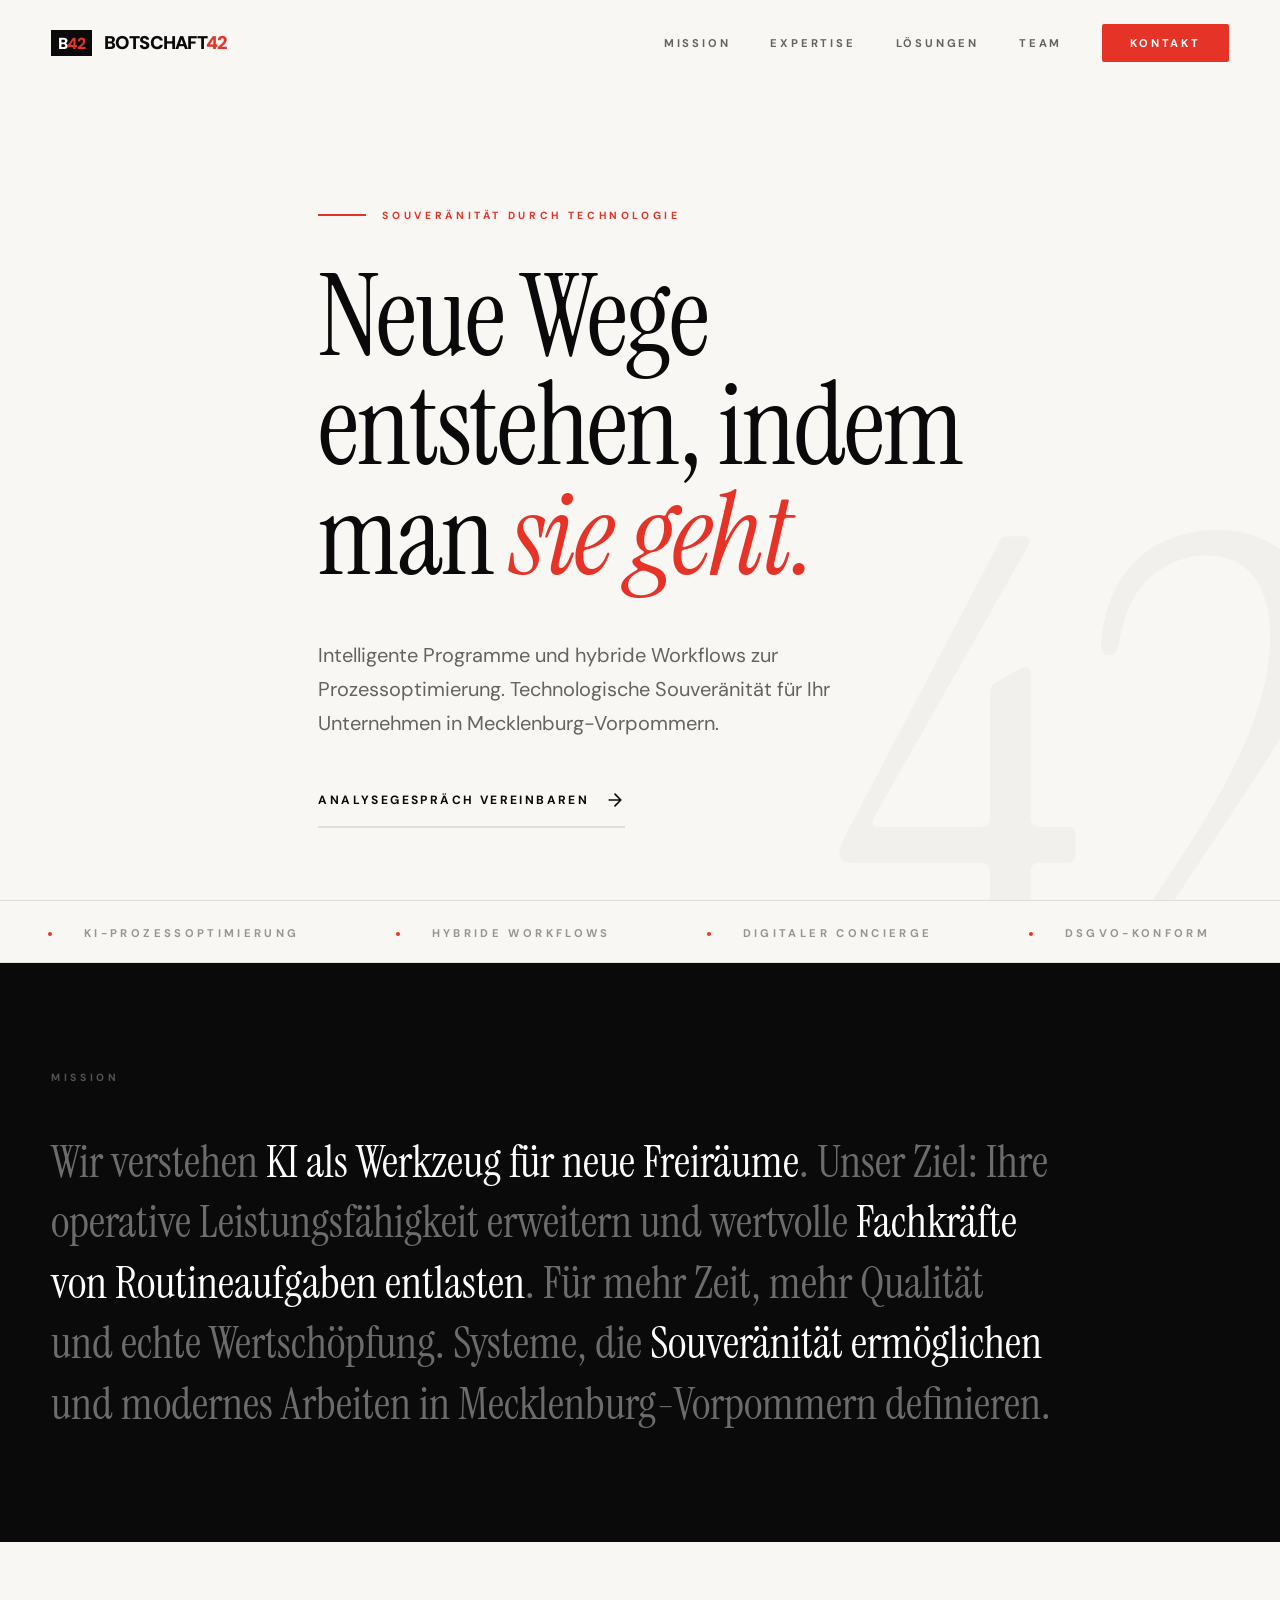
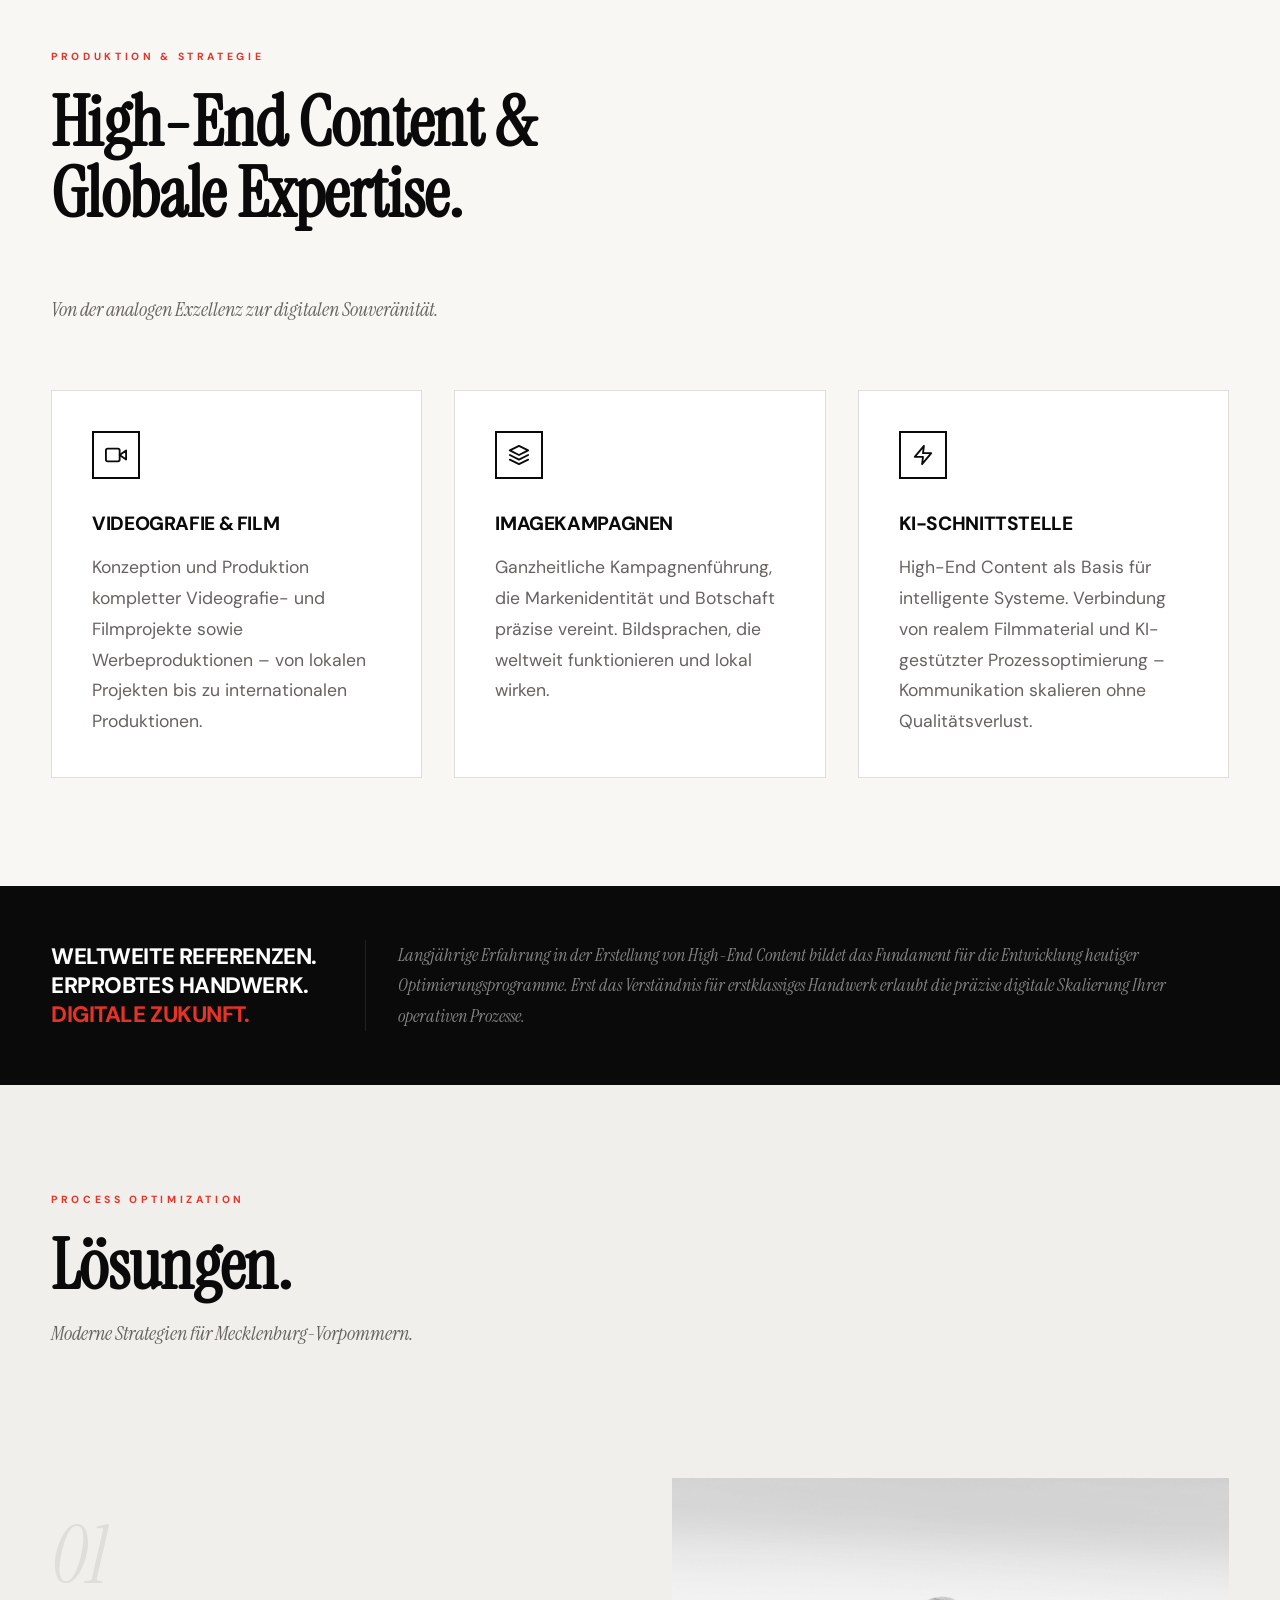
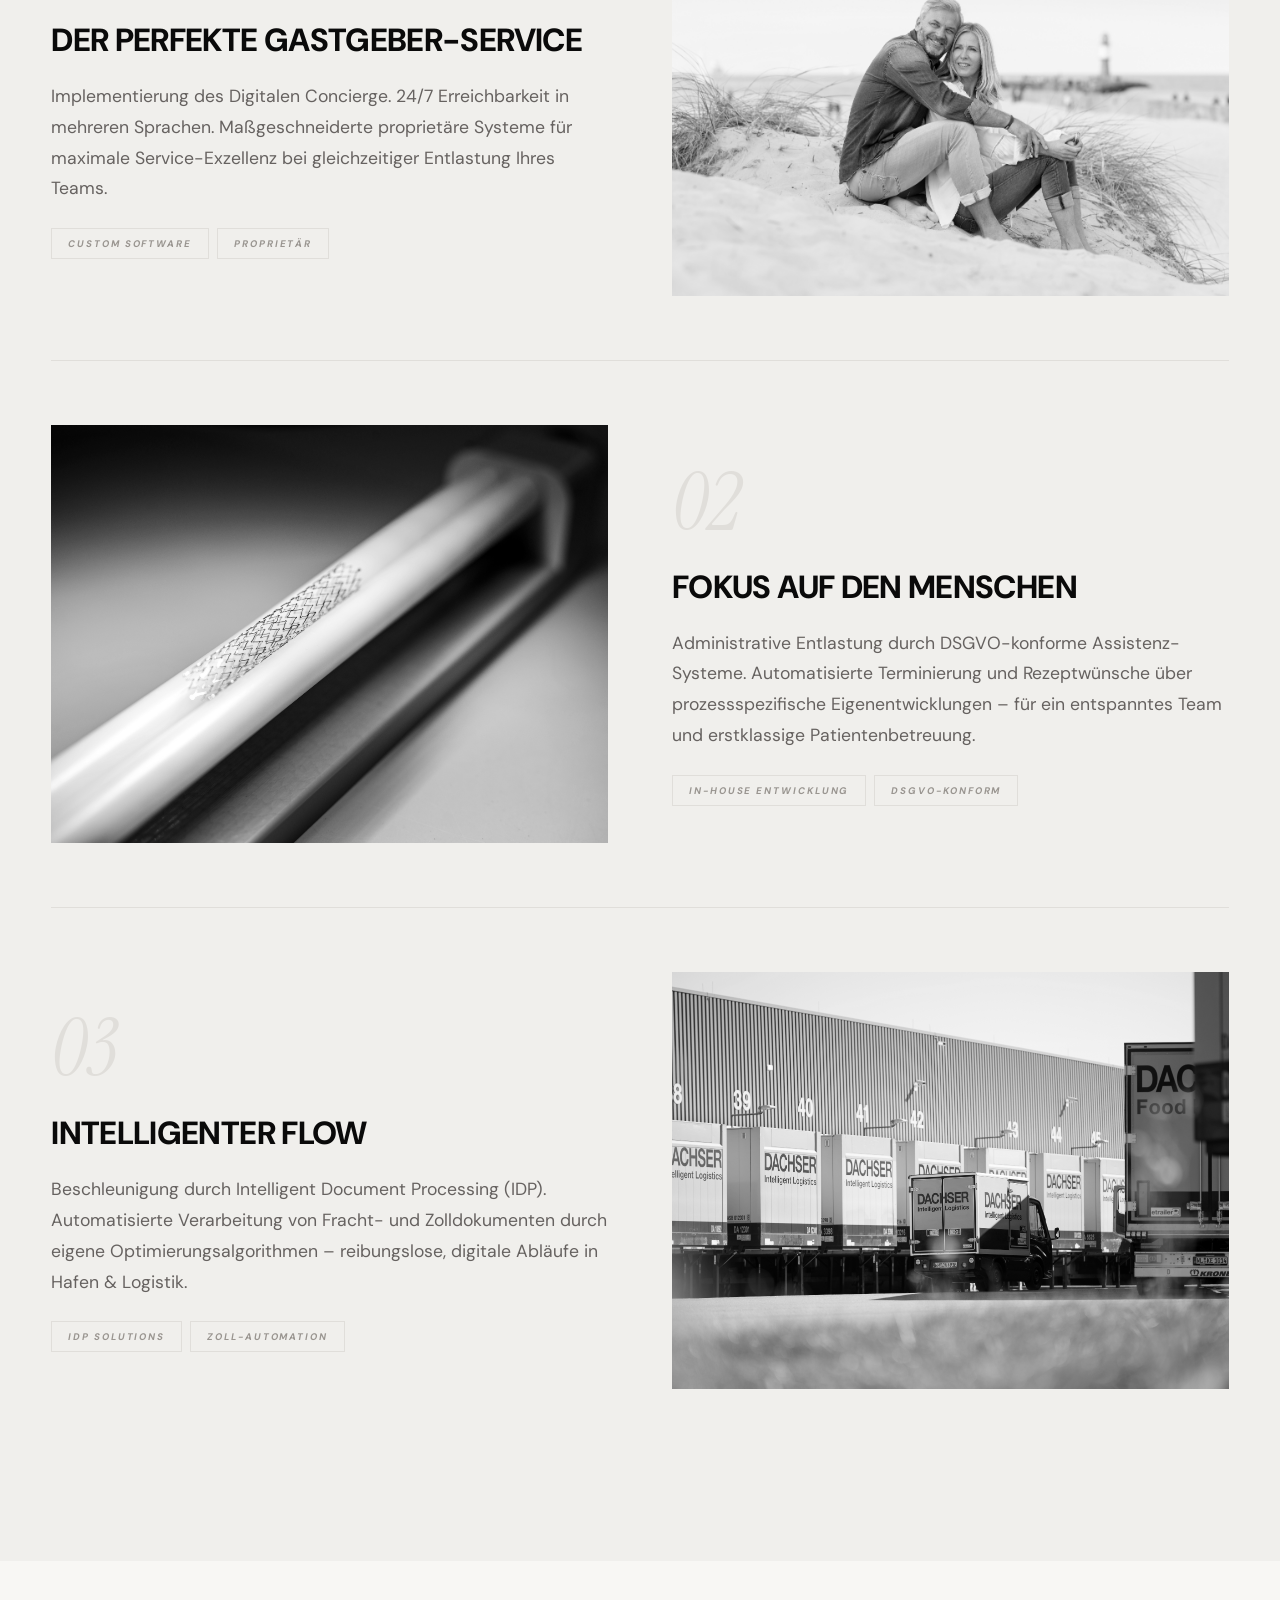
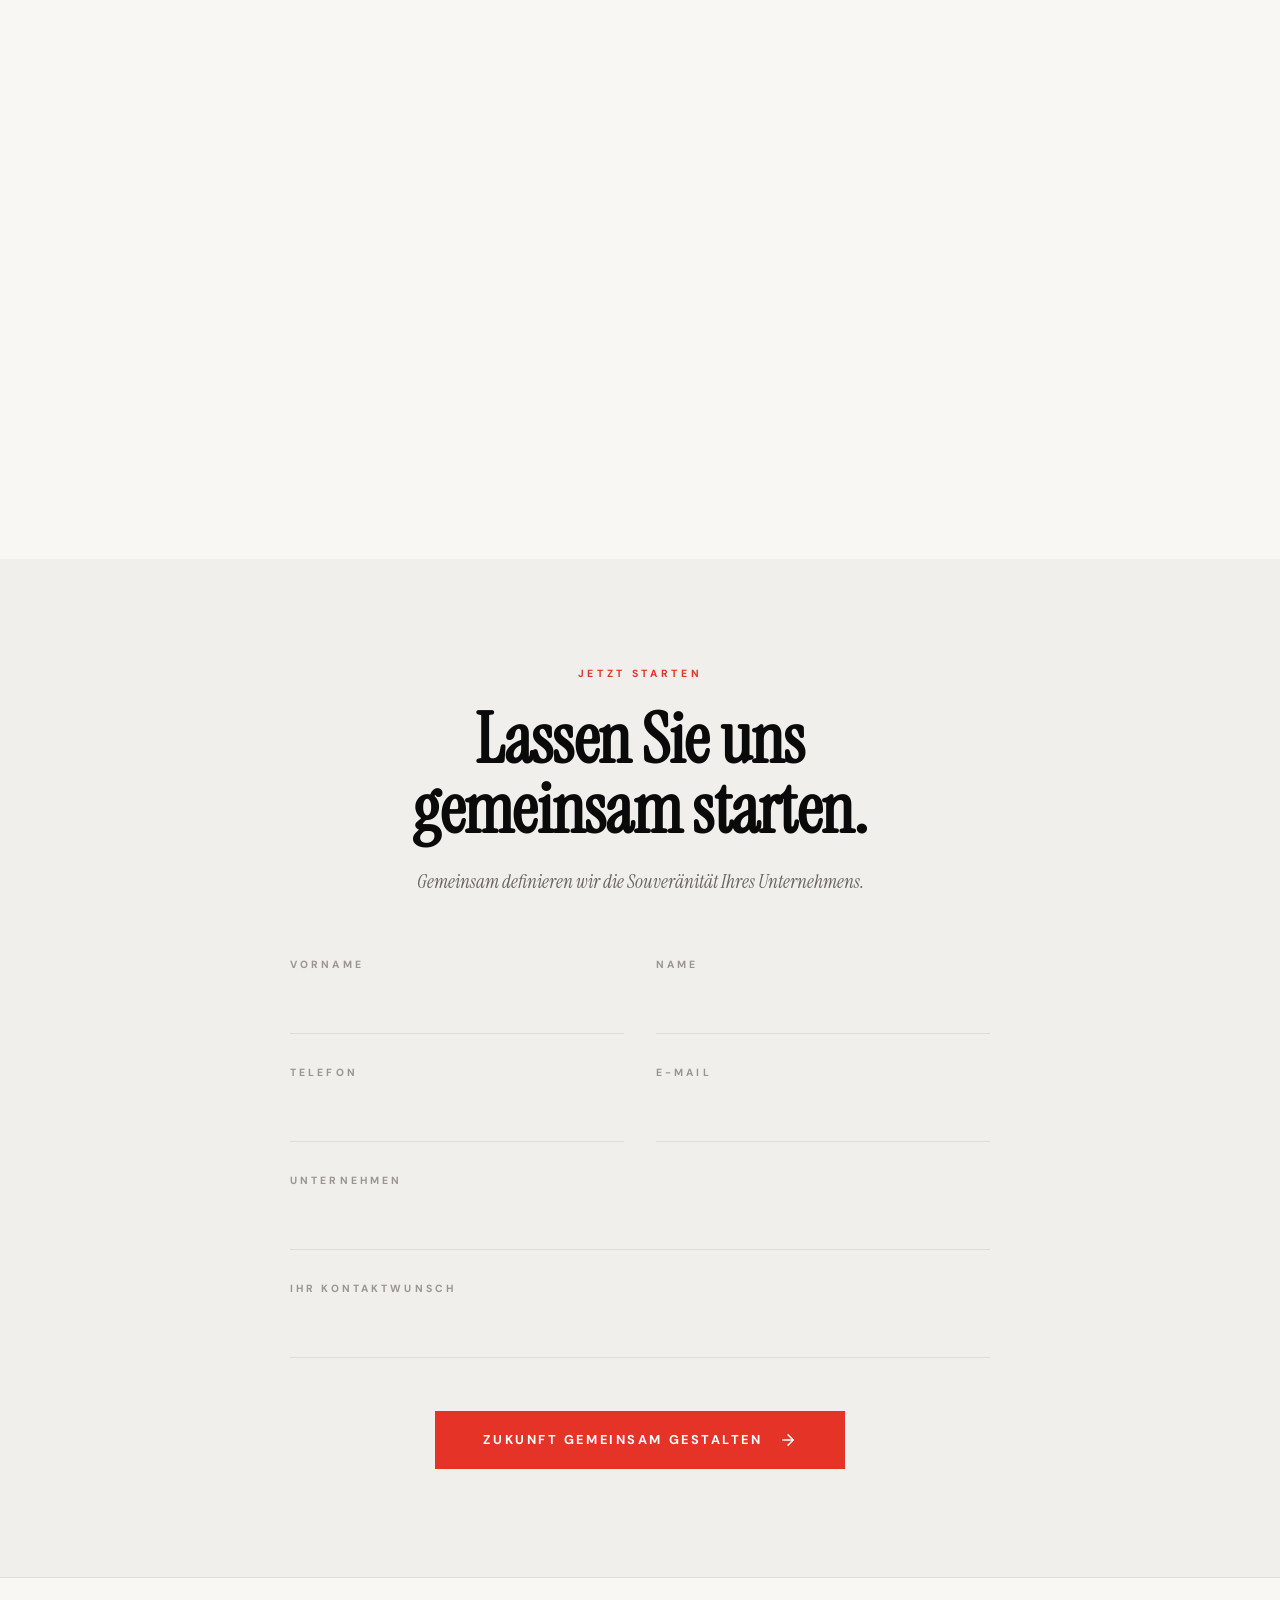
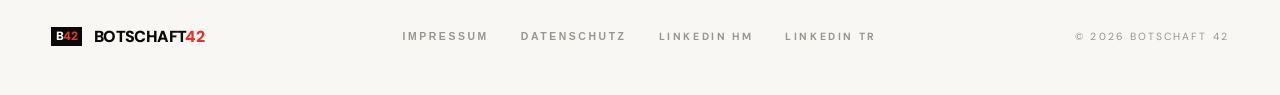
==== commit a74aaa52: "Update print statement from 'Hello' to 'Goodbye'" ====
--- a/index.html
+++ b/index.html
@@ -56,7 +56,7 @@
             "@type": "State",
             "name": "Mecklenburg-Vorpommern"
         },
-        "sameAs": ["https://www.linkedin.com/in/holger-martens-13a8083a/"]
+        "sameAs": ["https://www.linkedin.com/in/holger-martens-13a8083a/", "https://www.linkedin.com/in/thorsten-ries-126831132/"]
     }
     </script>
 
@@ -1122,7 +1122,8 @@
                 <div class="footer-links">
                     <button onclick="toggleModal('impressum')">Impressum</button>
                     <button onclick="toggleModal('datenschutz')">Datenschutz</button>
-                    <a href="https://www.linkedin.com/in/holger-martens-13a8083a/" target="_blank" rel="noopener noreferrer">LinkedIn</a>
+                    <a href="https://www.linkedin.com/in/holger-martens-13a8083a/" target="_blank" rel="noopener noreferrer">LinkedIn HM</a>
+                    <a href="https://www.linkedin.com/in/thorsten-ries-126831132/" target="_blank" rel="noopener noreferrer">LinkedIn TR</a>
                 </div>
                 <div class="footer-copy">© 2026 BOTSCHAFT 42</div>
             </div>
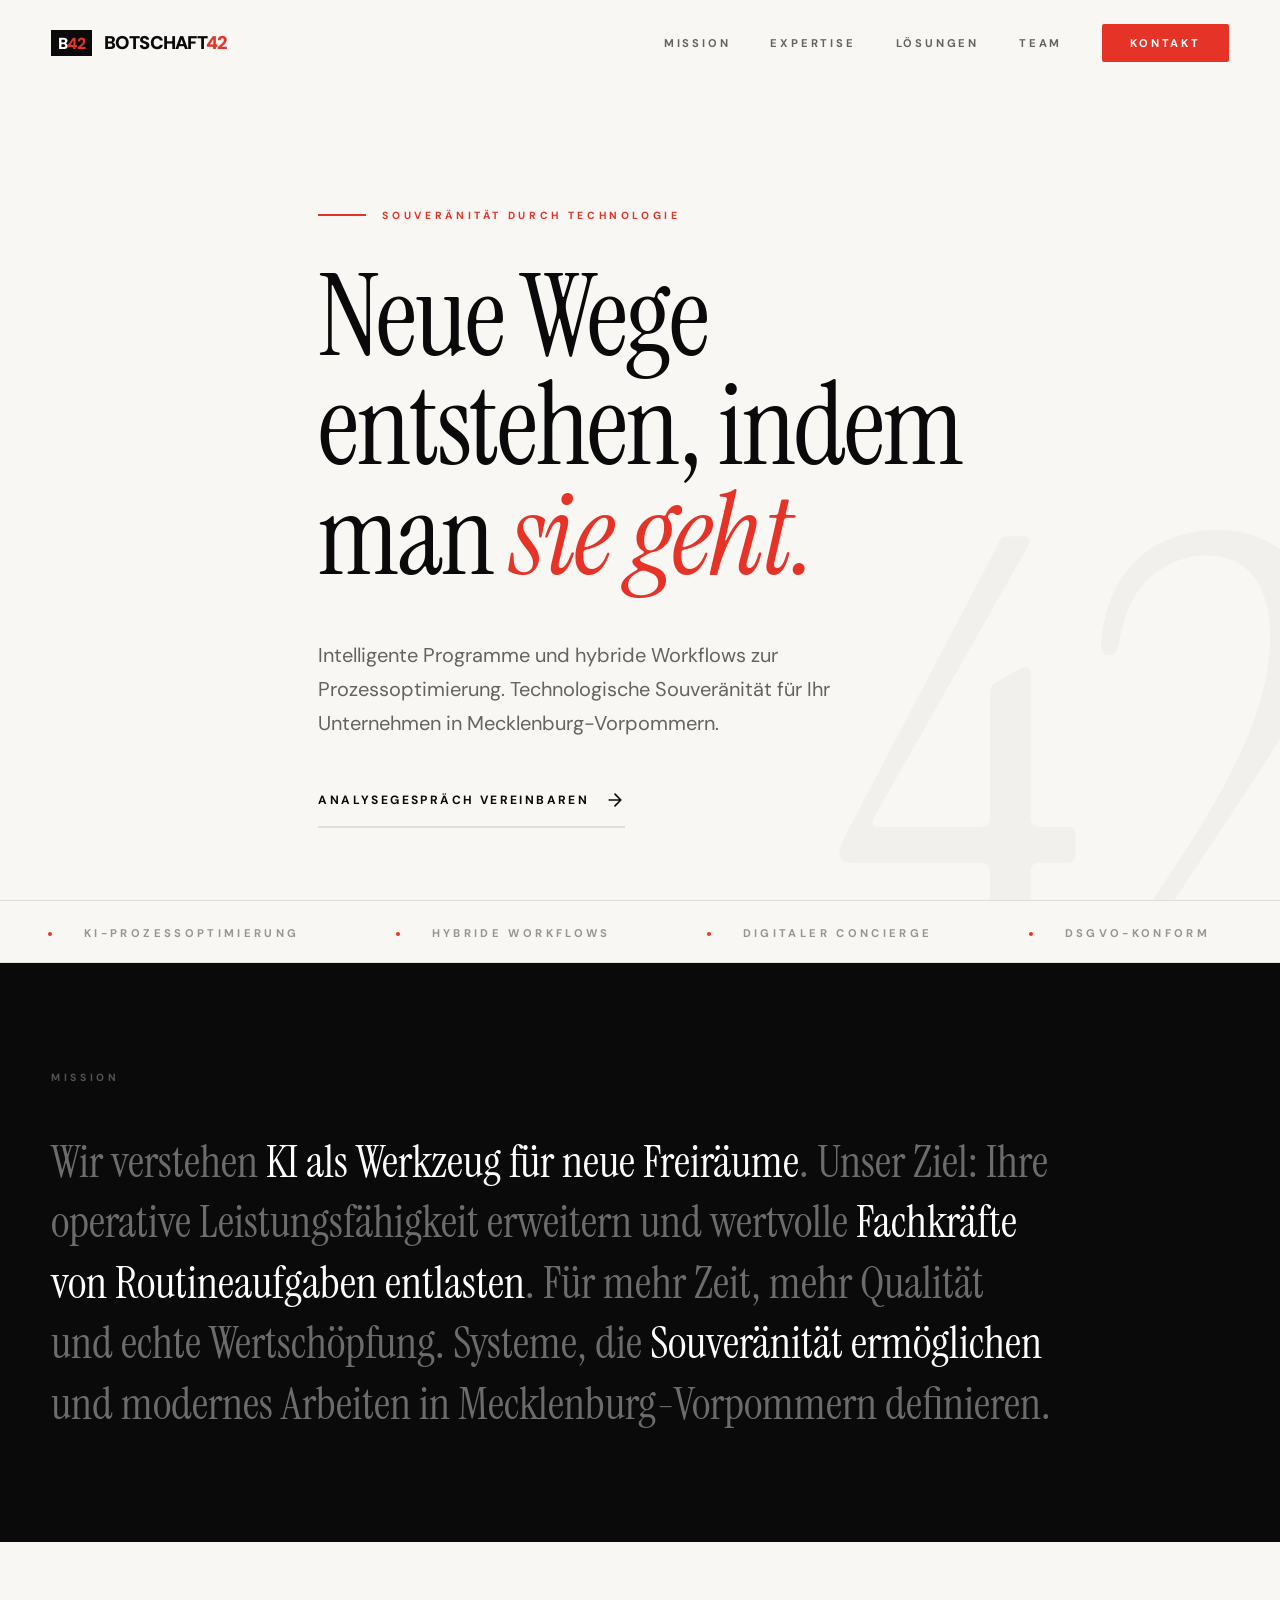
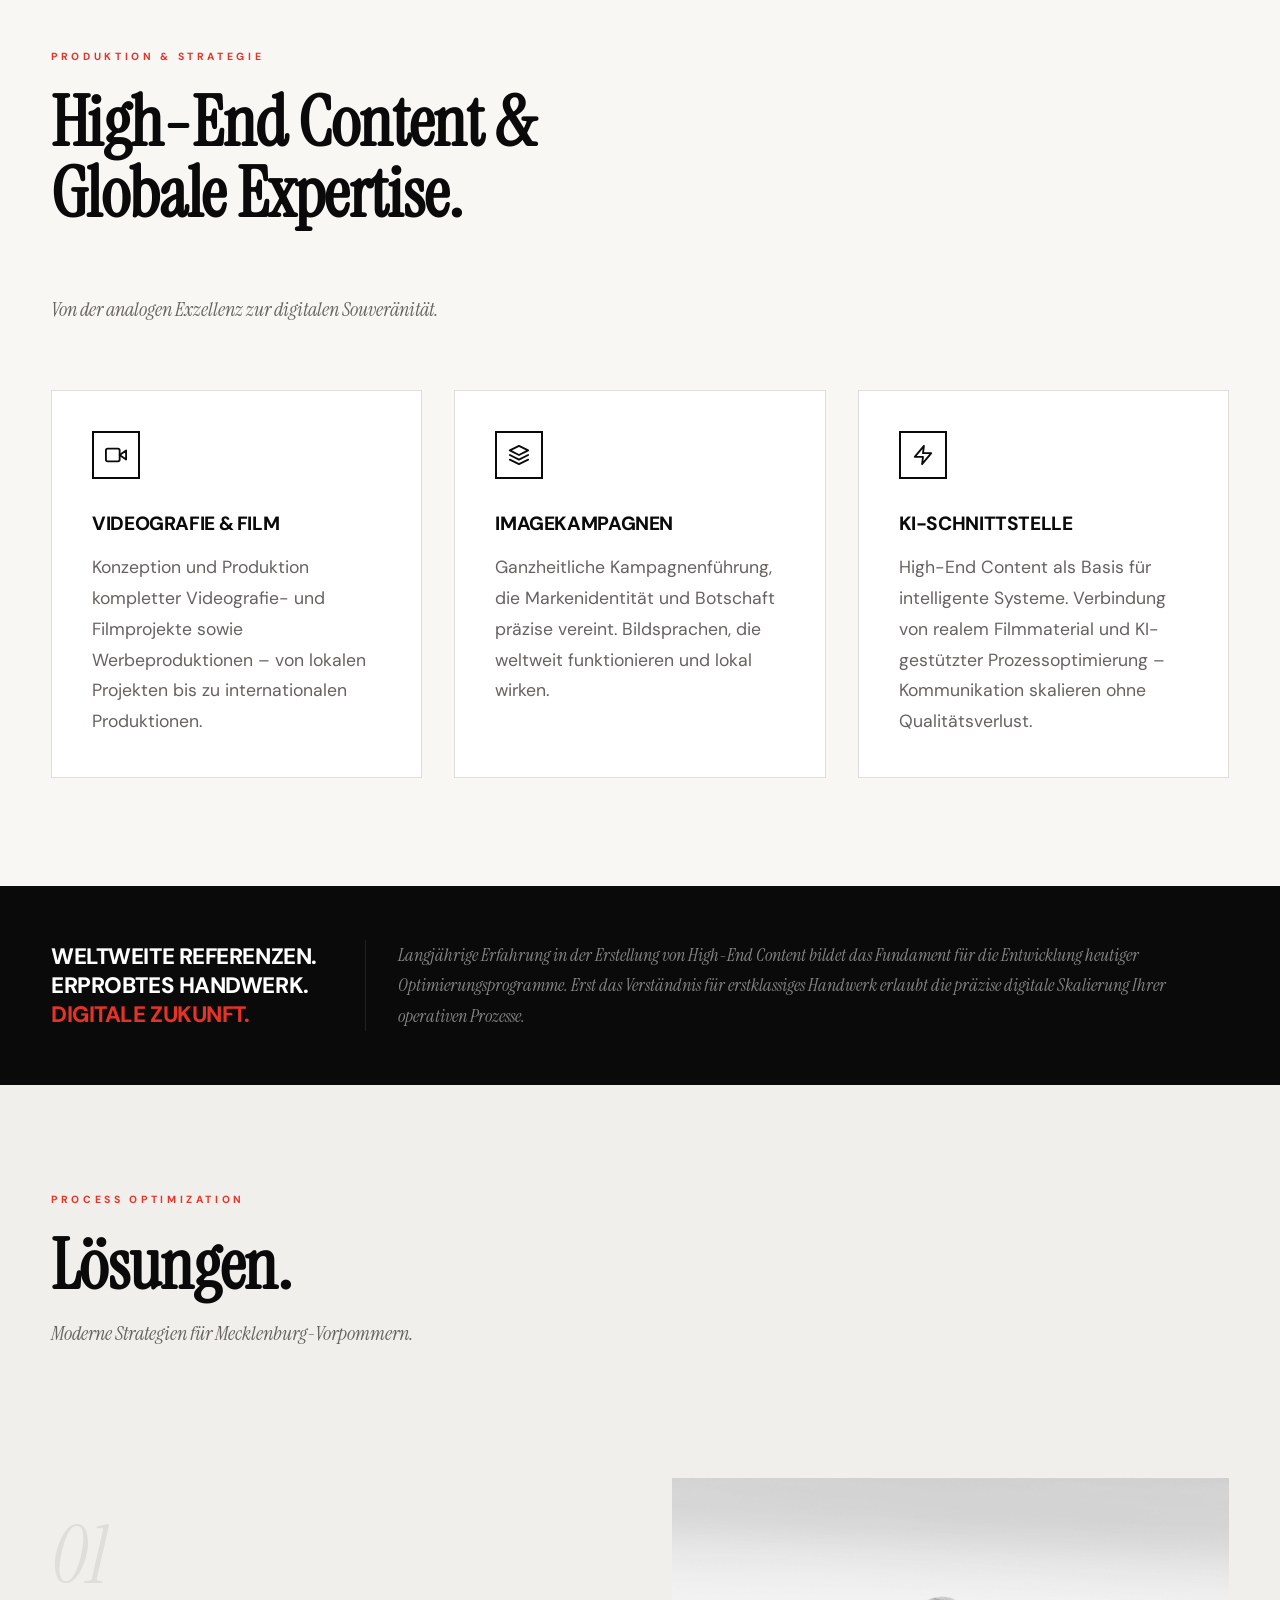
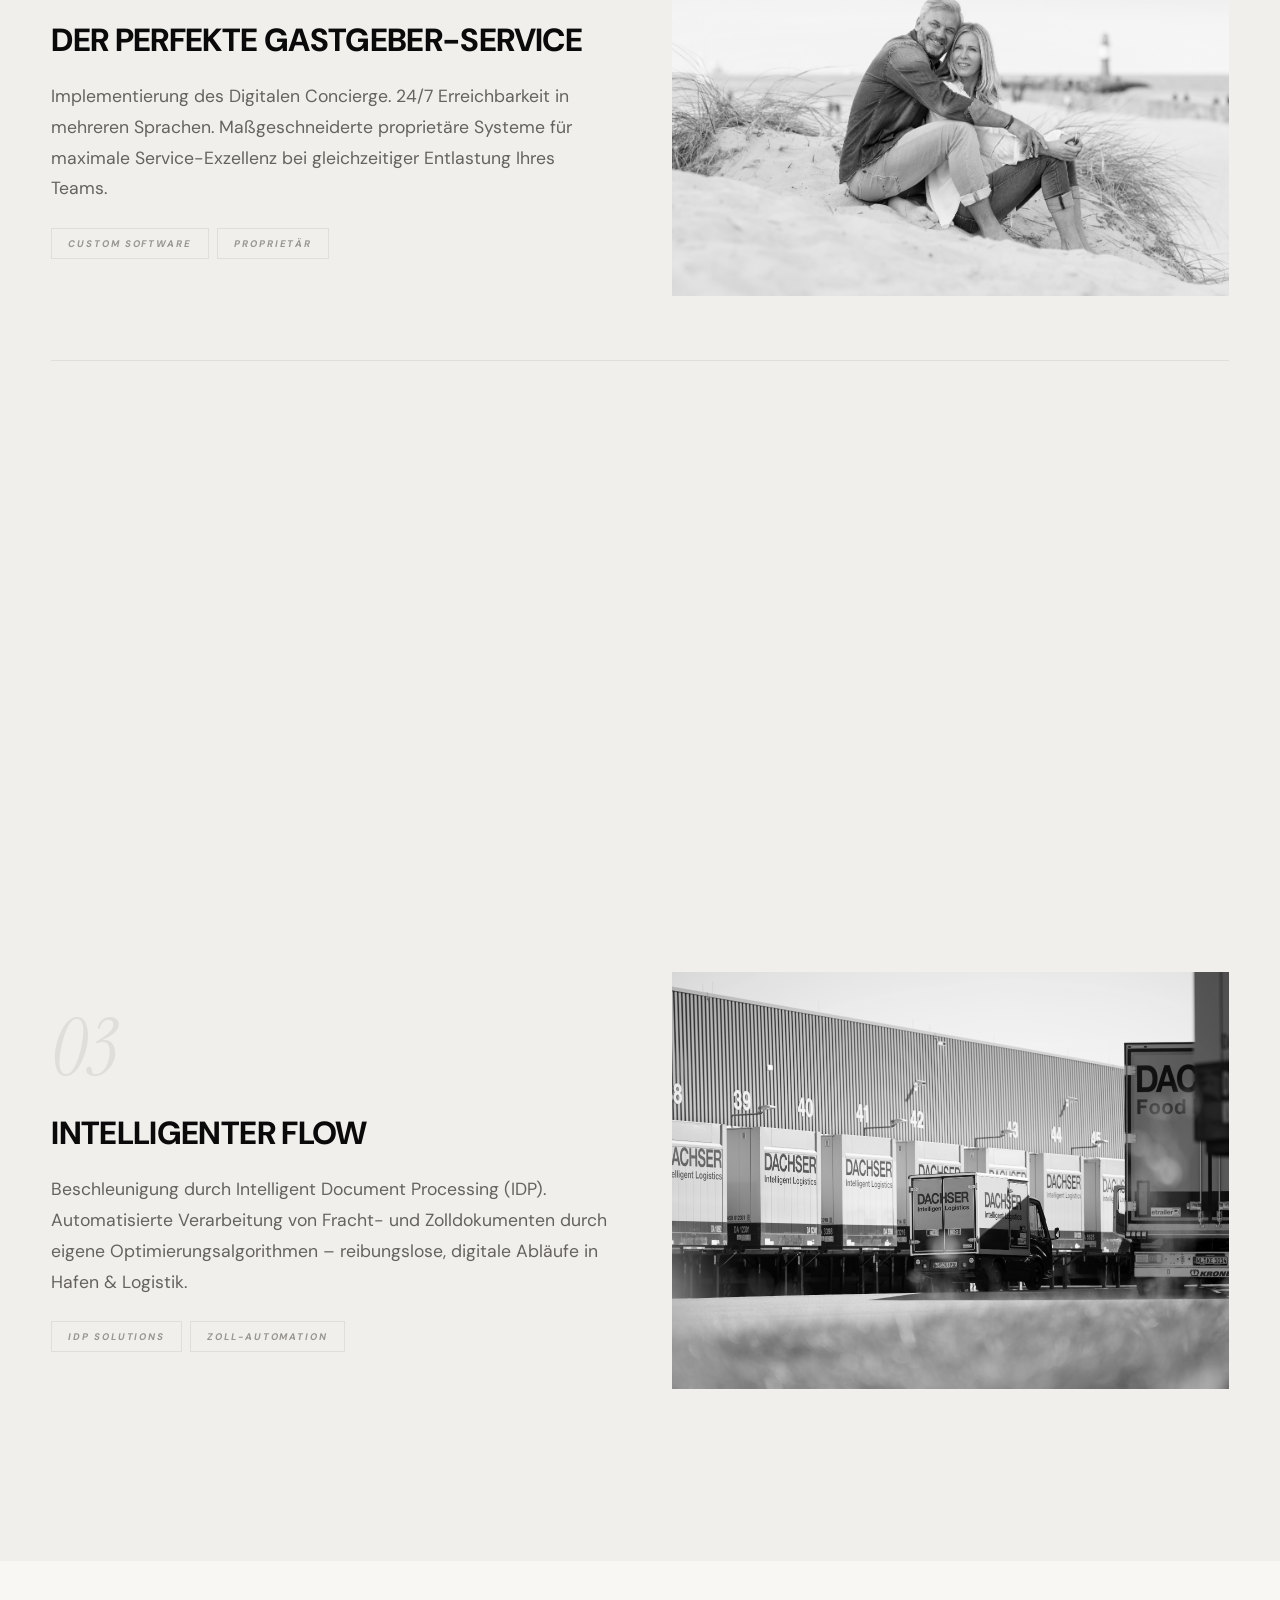
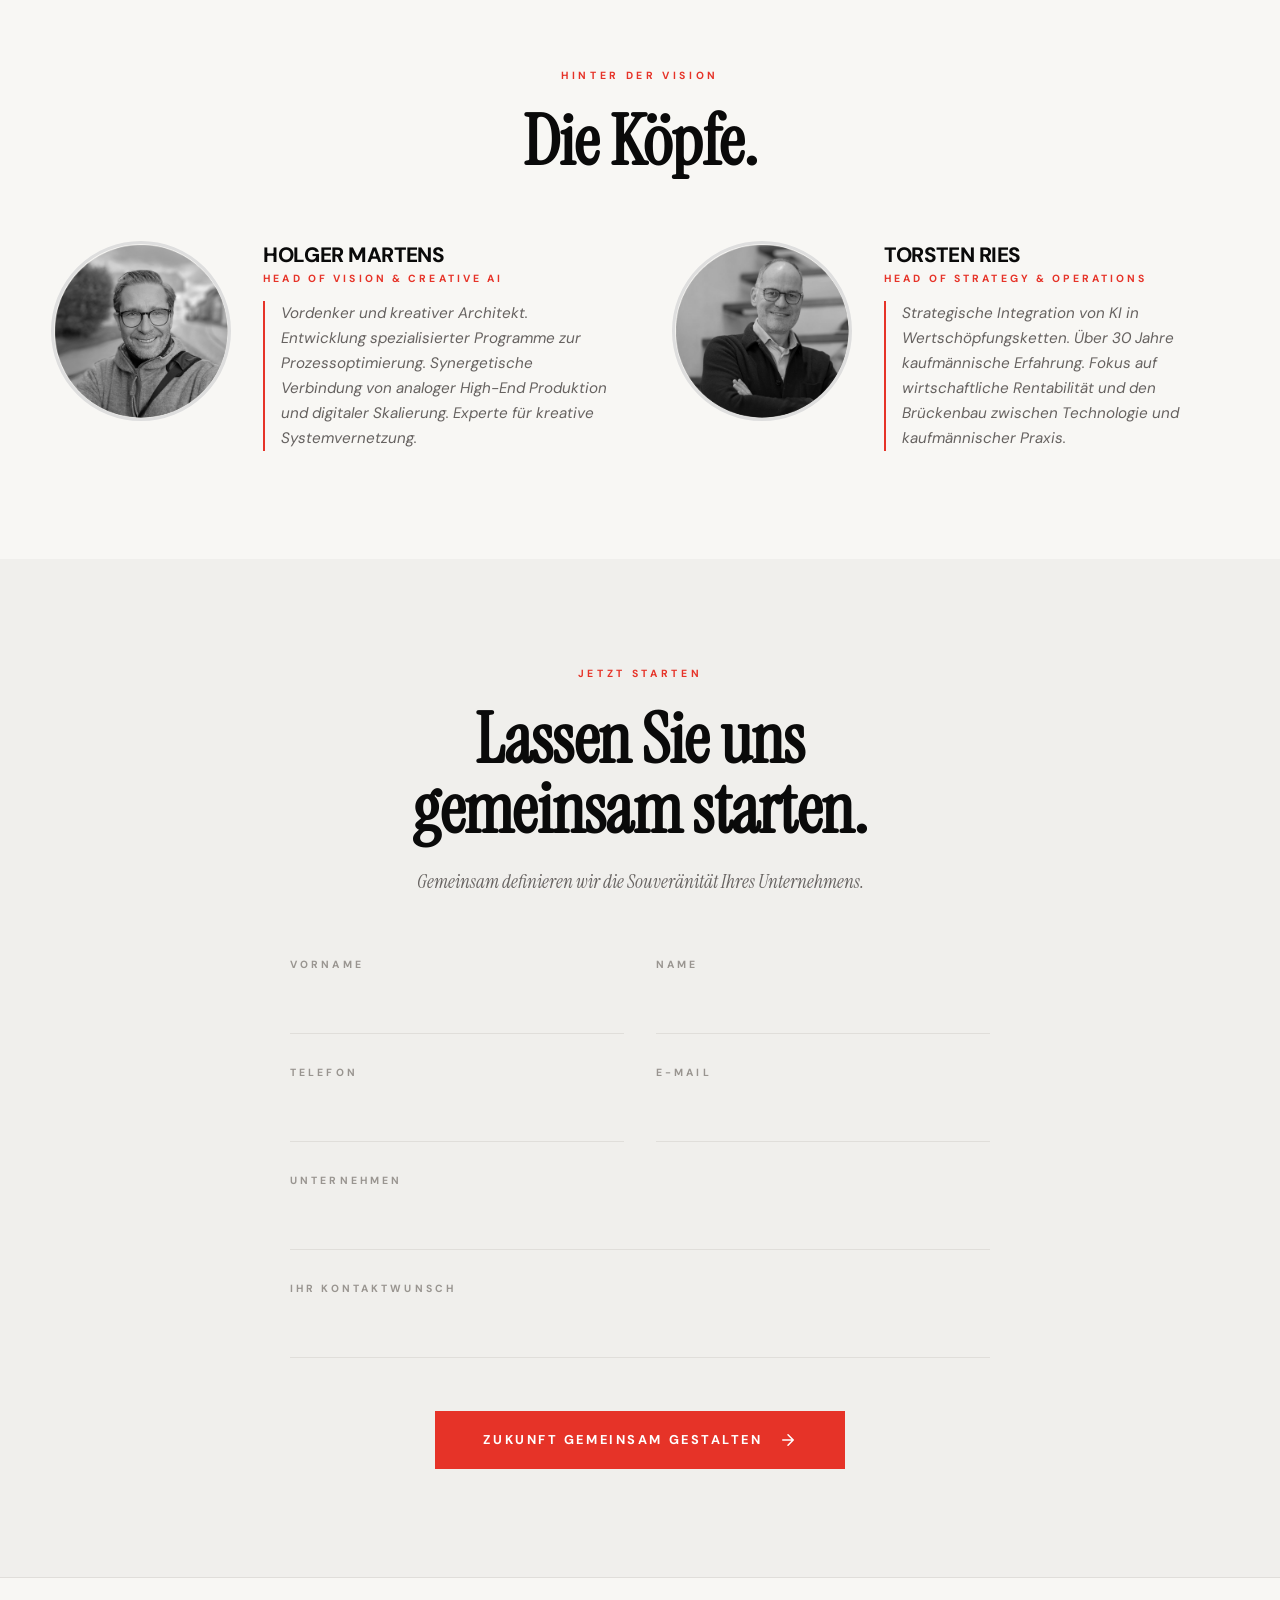
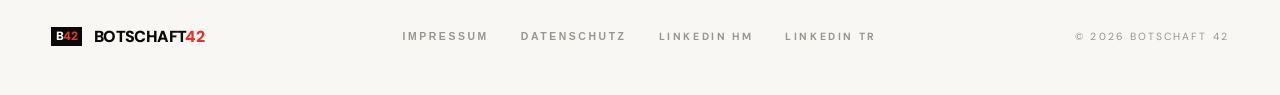
==== commit 079b8174: "Update print statement from 'Hello' to 'Goodbye'" ====
--- a/index.html
+++ b/index.html
@@ -56,7 +56,7 @@
             "@type": "State",
             "name": "Mecklenburg-Vorpommern"
         },
-        "sameAs": ["https://www.linkedin.com/in/holger-martens-13a8083a/", "https://www.linkedin.com/in/thorsten-ries-126831132/"]
+        "sameAs": ["https://www.linkedin.com/in/holger-martens-11135a9b/", "https://www.linkedin.com/in/thorsten-ries-126831132/"]
     }
     </script>
 
@@ -1122,7 +1122,7 @@
                 <div class="footer-links">
                     <button onclick="toggleModal('impressum')">Impressum</button>
                     <button onclick="toggleModal('datenschutz')">Datenschutz</button>
-                    <a href="https://www.linkedin.com/in/holger-martens-13a8083a/" target="_blank" rel="noopener noreferrer">LinkedIn HM</a>
+                    <a href="https://www.linkedin.com/in/holger-martens-11135a9b/" target="_blank" rel="noopener noreferrer">LinkedIn HM</a>
                     <a href="https://www.linkedin.com/in/thorsten-ries-126831132/" target="_blank" rel="noopener noreferrer">LinkedIn TR</a>
                 </div>
                 <div class="footer-copy">© 2026 BOTSCHAFT 42</div>
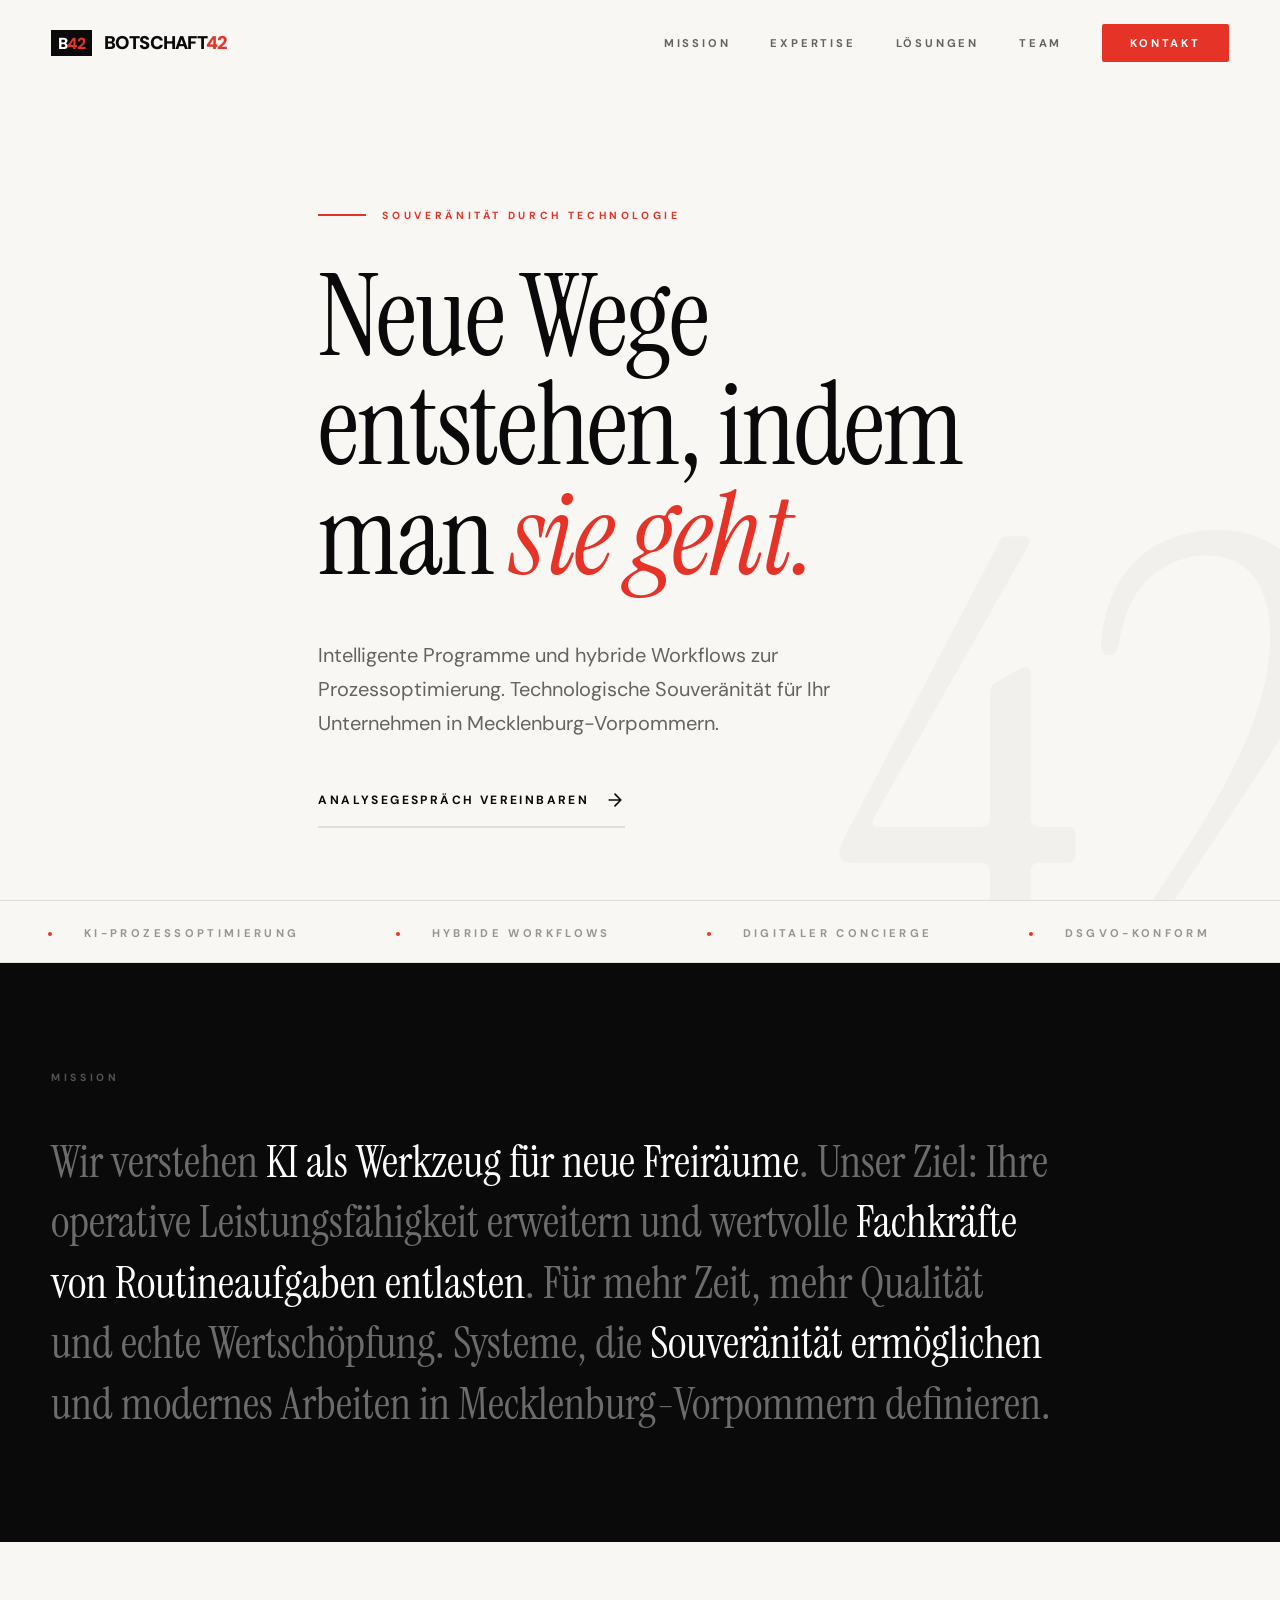
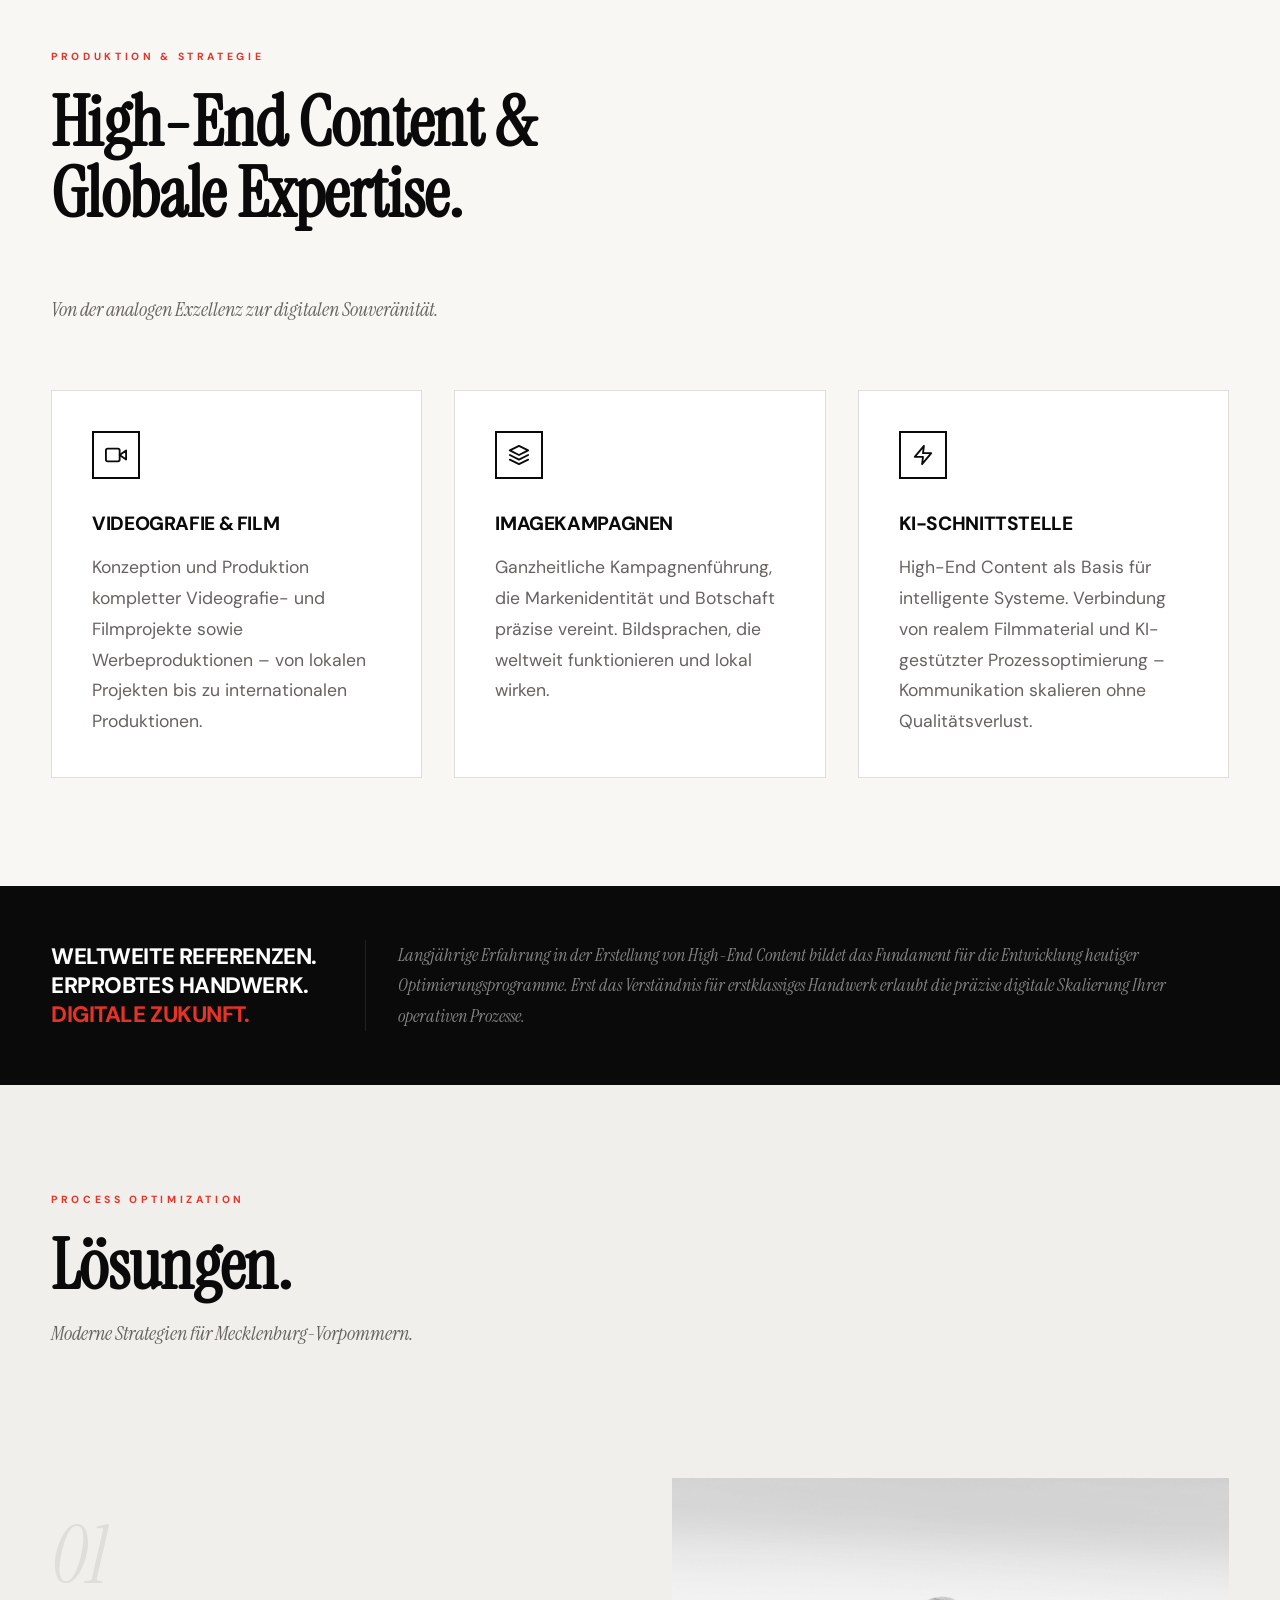
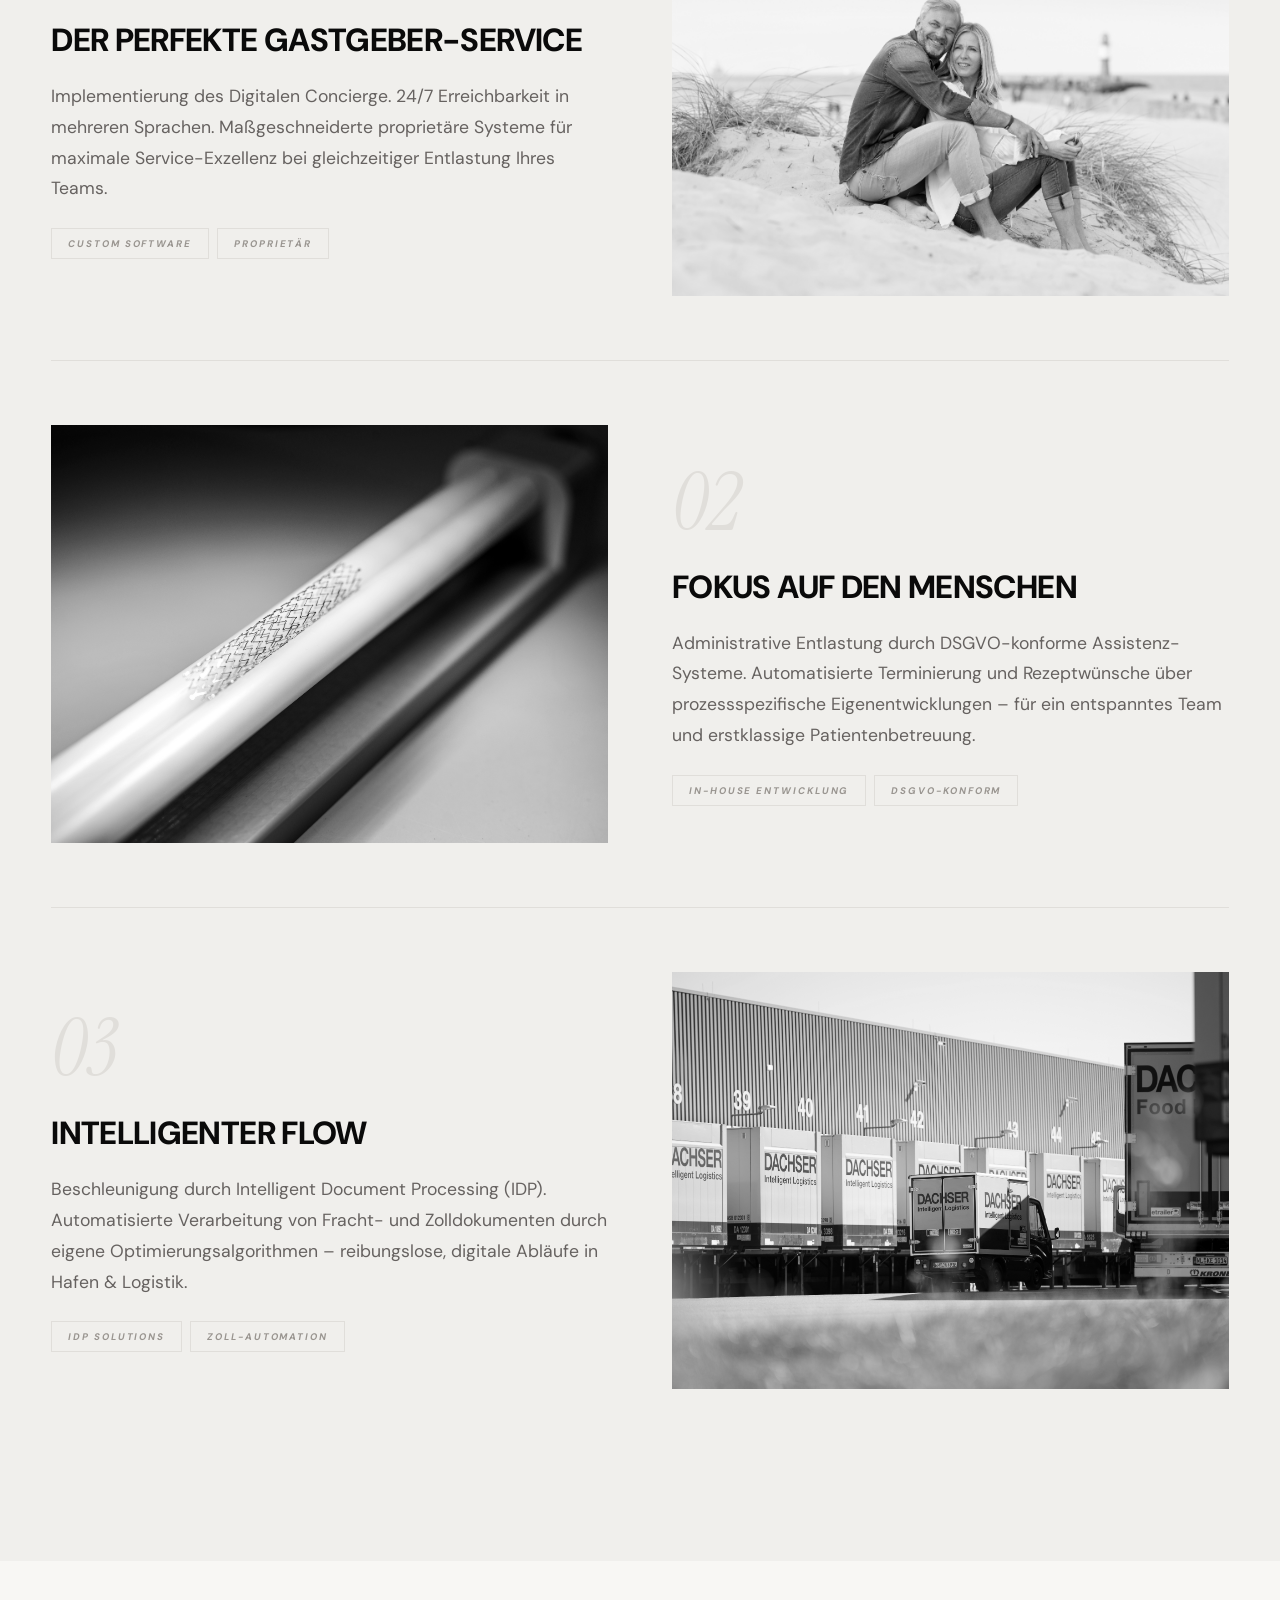
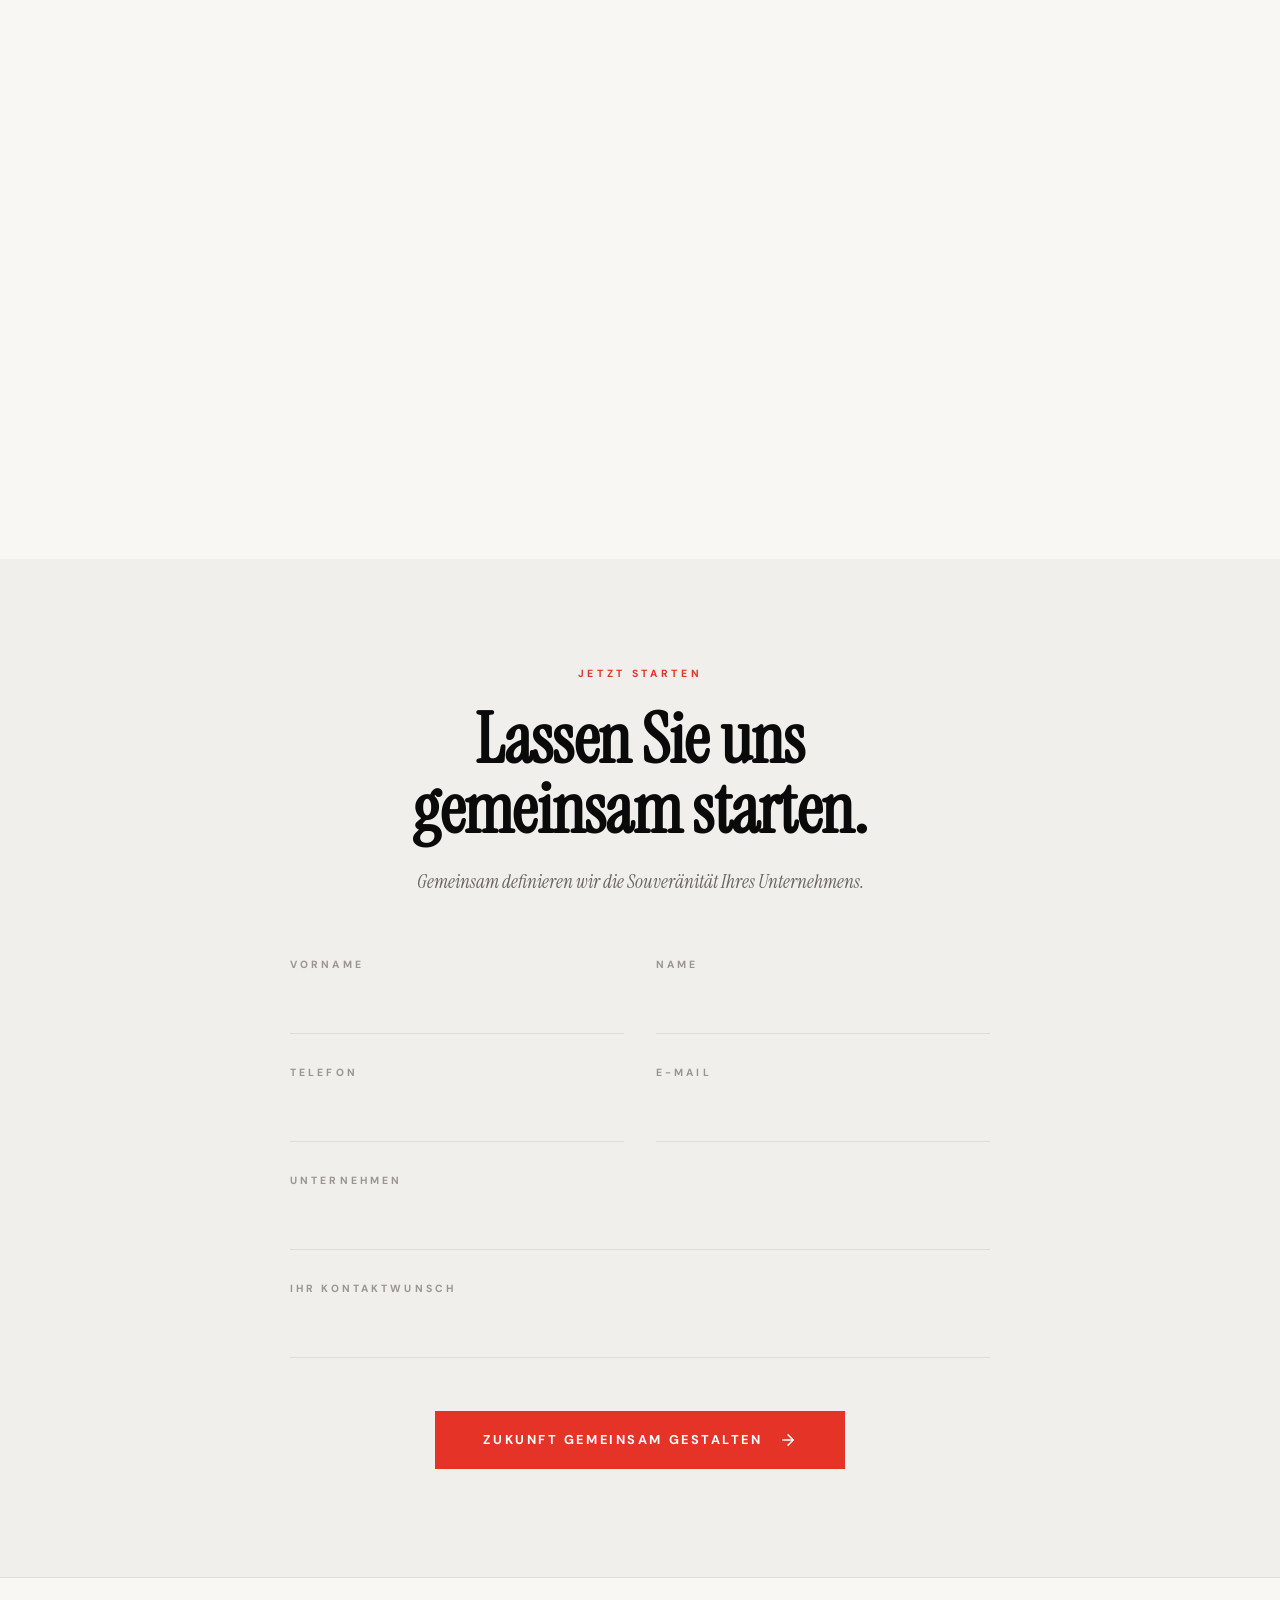
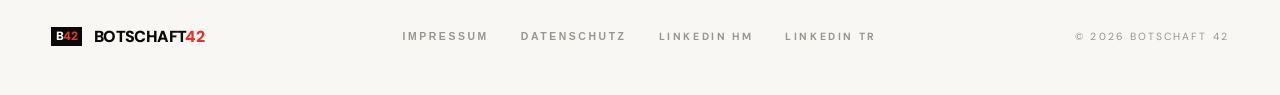
==== commit cc24f1c5: "Update print statement from 'Hello' to 'Goodbye'" ====
--- a/index.html
+++ b/index.html
@@ -1047,7 +1047,7 @@
                              onerror="this.parentElement.style.background='var(--gray-200)'">
                     </div>
                     <div class="team-info">
-                        <h4>Torsten Ries</h4>
+                        <h4>Thorsten Ries</h4>
                         <div class="team-role">Head of Strategy & Operations</div>
                         <p class="team-desc">Strategische Integration von KI in Wertschöpfungsketten. Über 30 Jahre kaufmännische Erfahrung. Fokus auf wirtschaftliche Rentabilität und den Brückenbau zwischen Technologie und kaufmännischer Praxis.</p>
                     </div>
@@ -1261,3 +1261,4 @@
     </script>
 </body>
 </html>
+
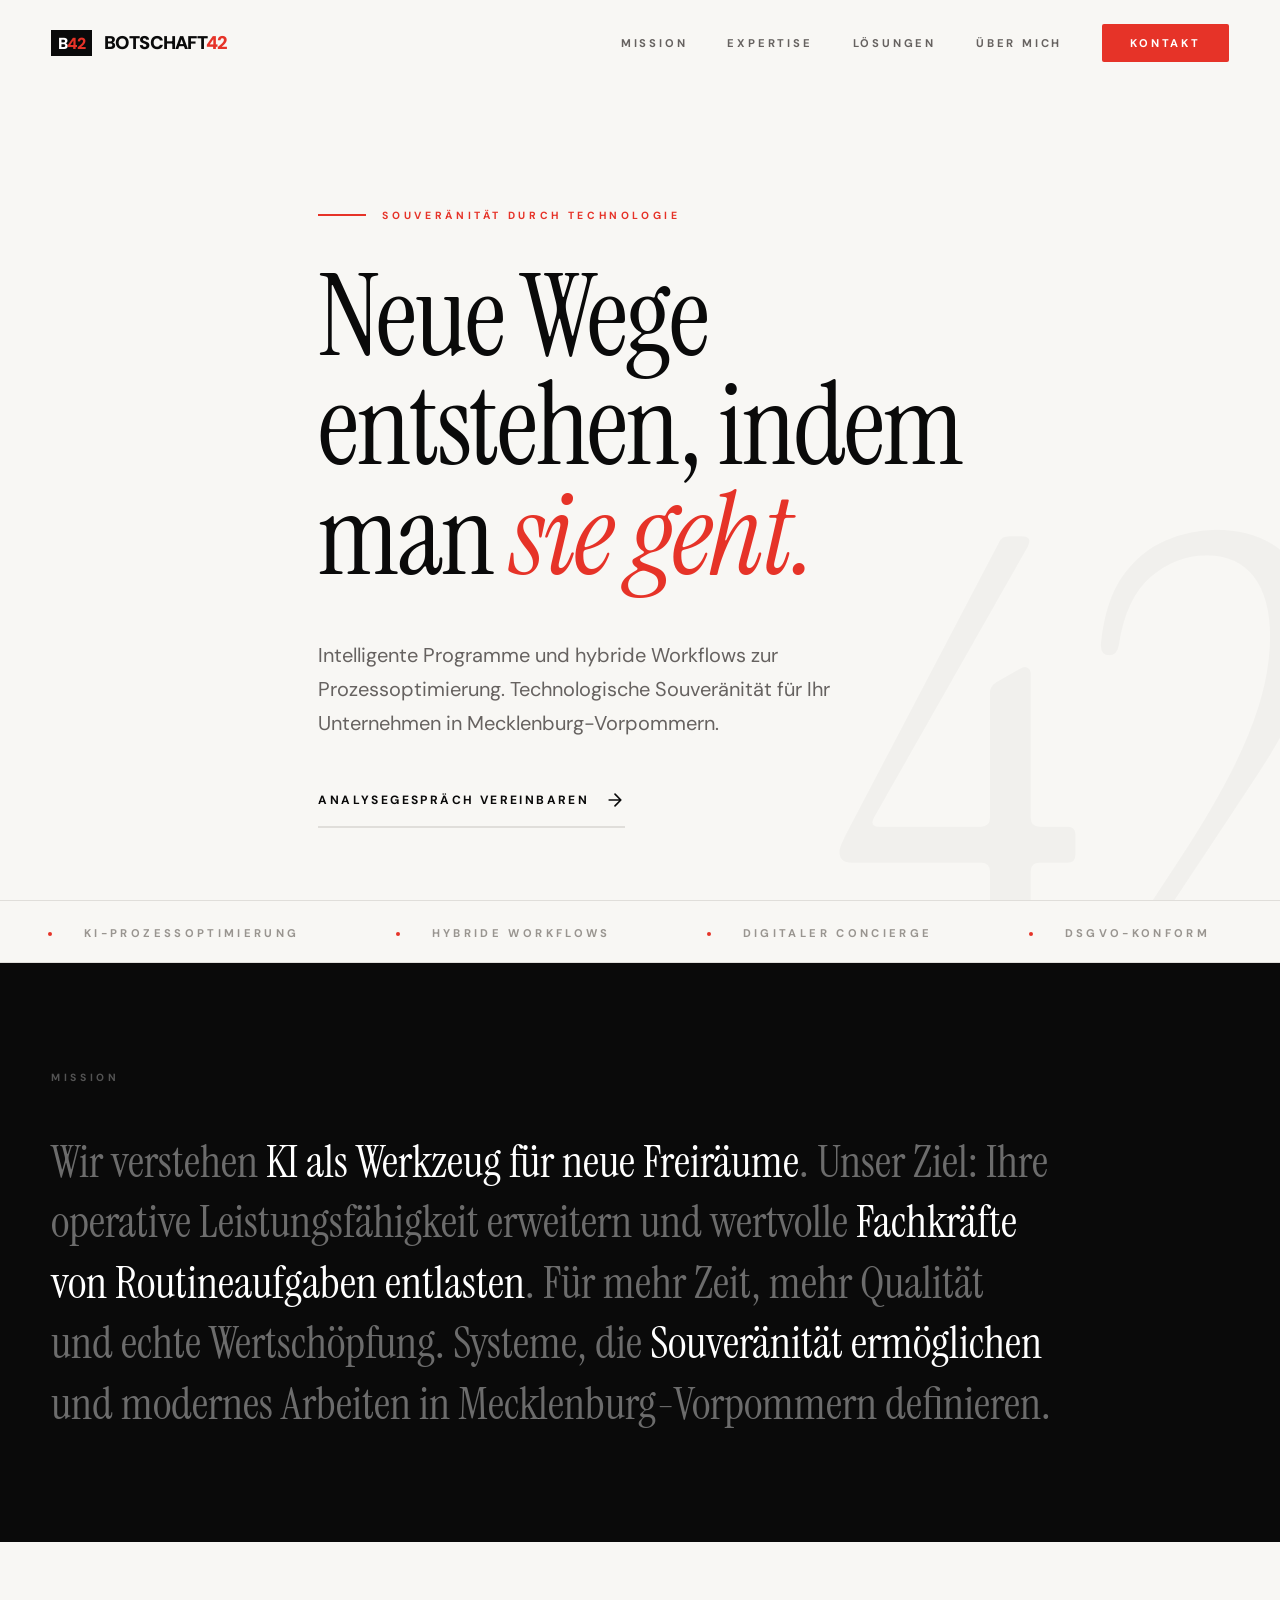
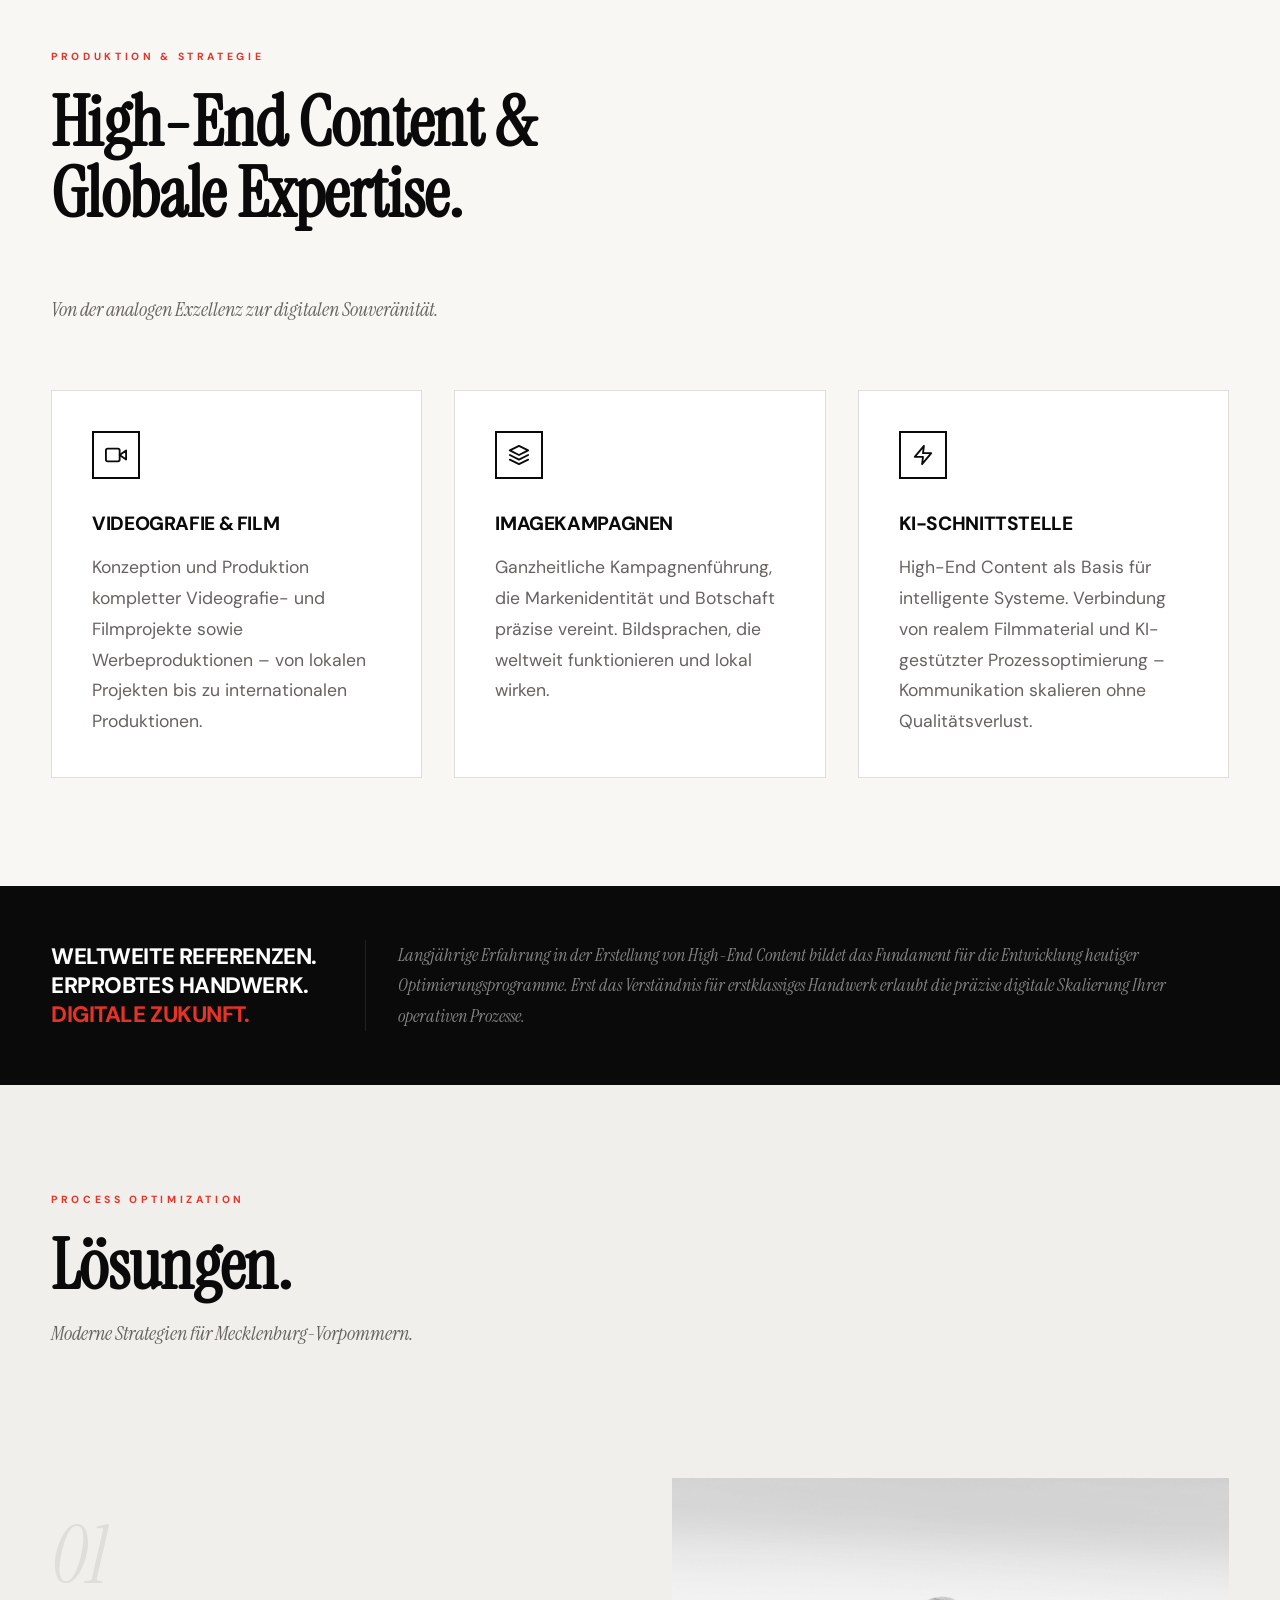
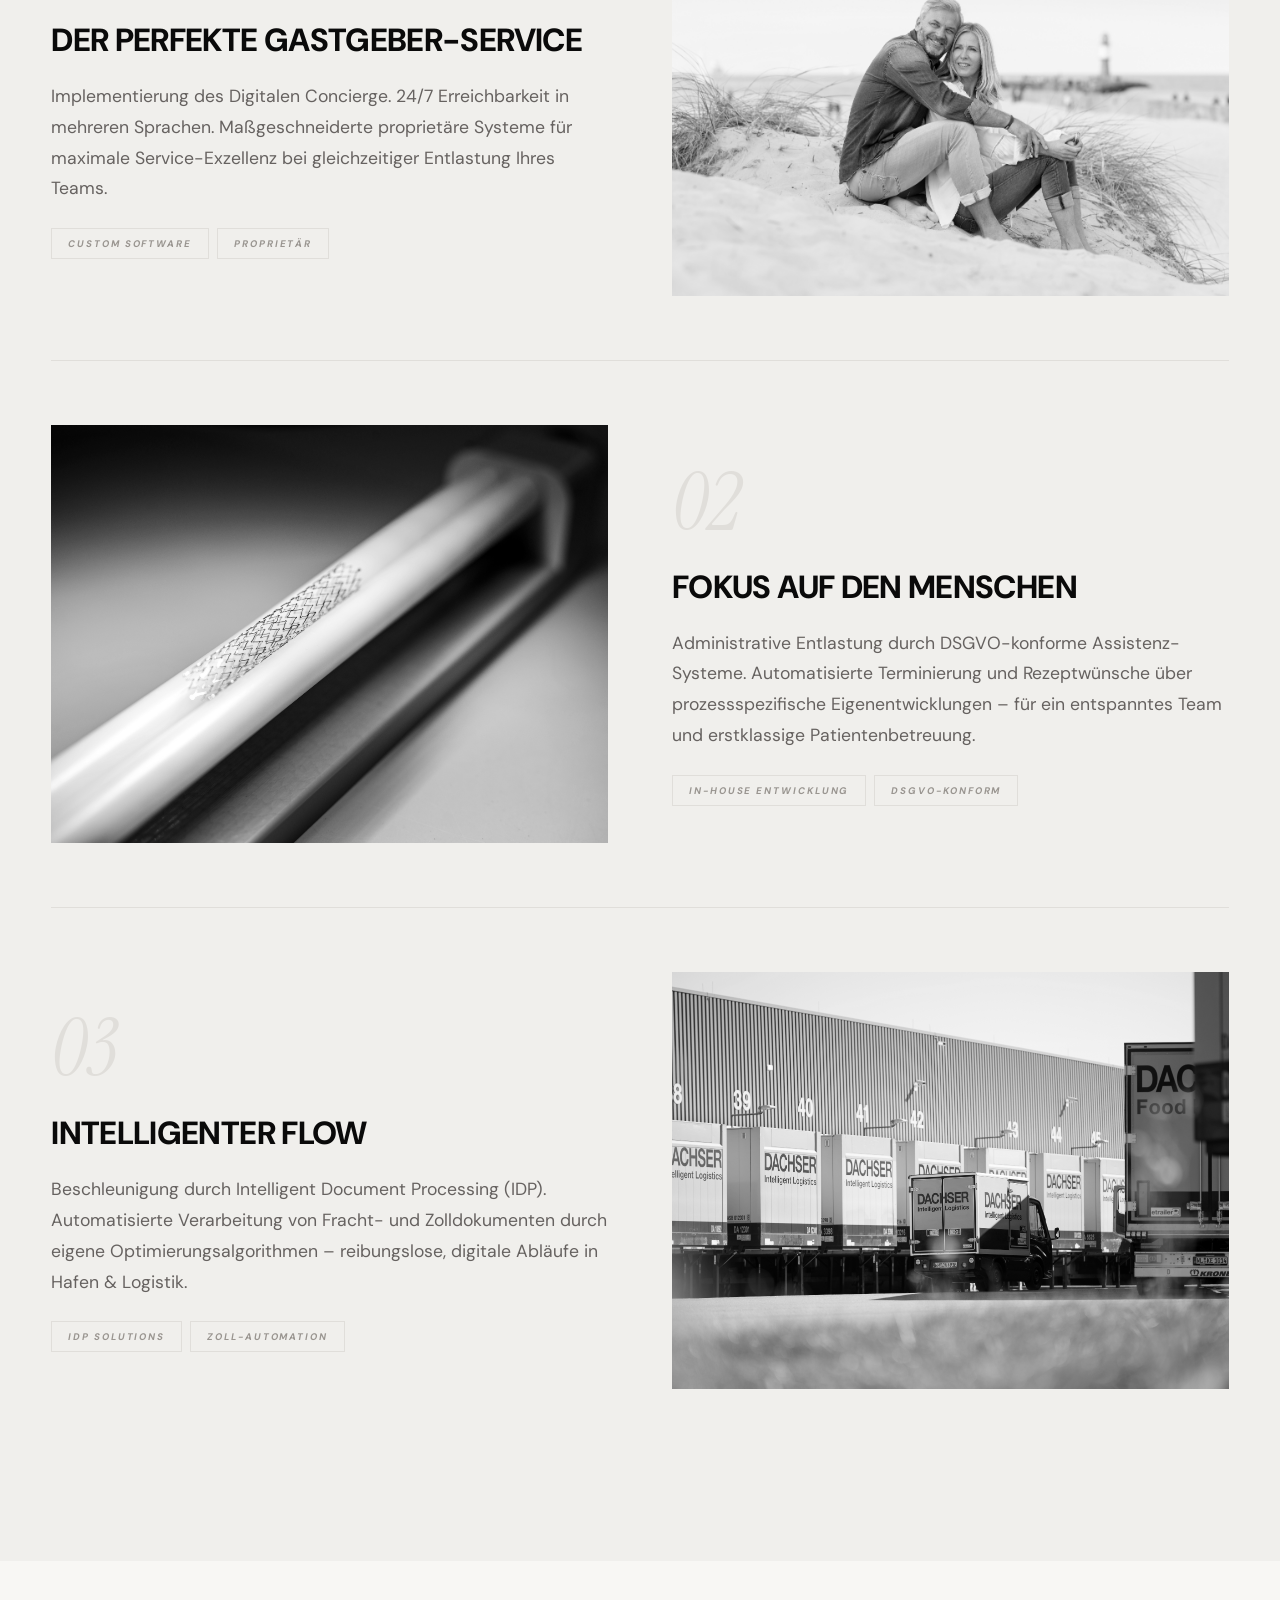
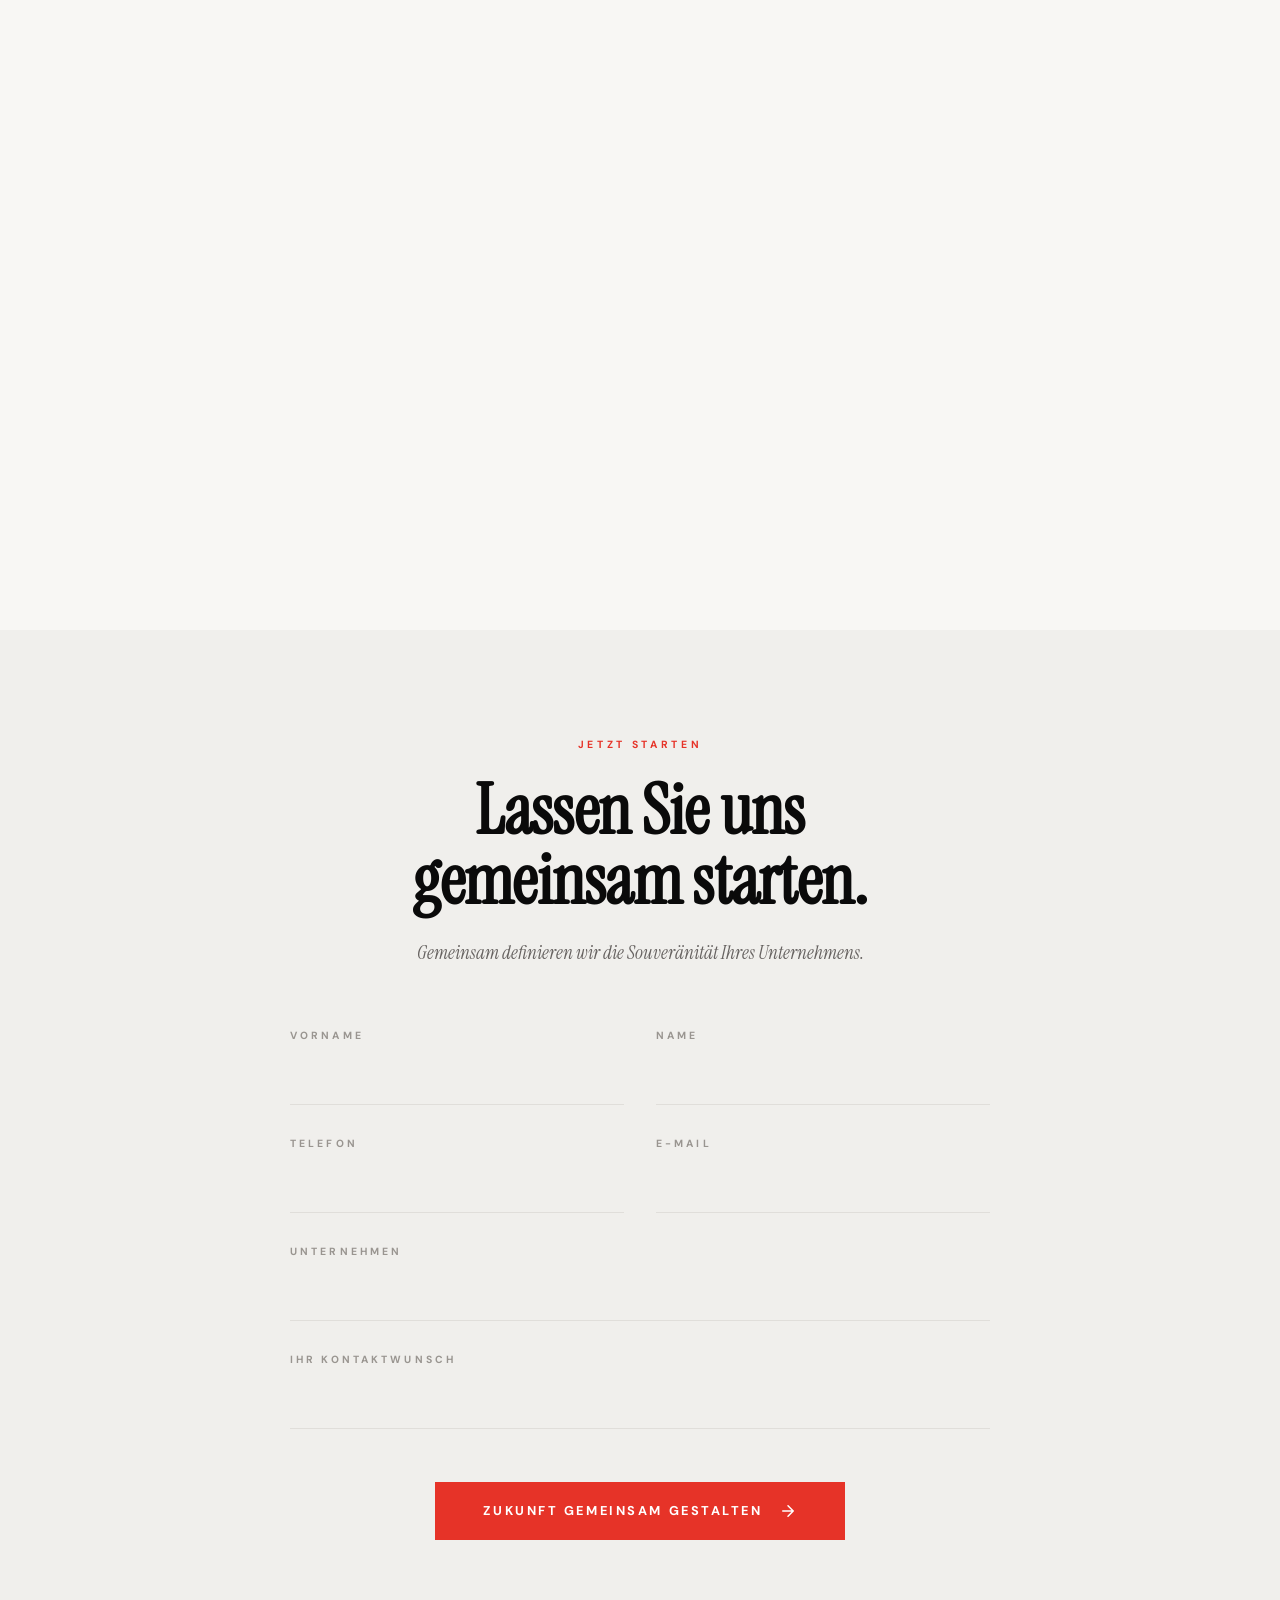
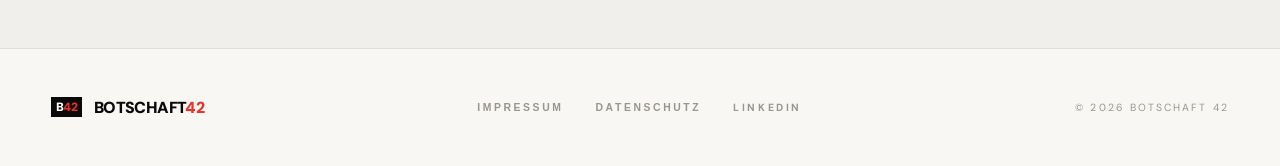
==== commit 3d108fc9: "Update print statement from 'Hello' to 'Goodbye'" ====
--- a/index.html
+++ b/index.html
@@ -48,15 +48,14 @@
         "telephone": "+491707991910",
         "email": "info@holger-martens.com",
         "founder": [
-            {"@type": "Person", "name": "Holger Martens", "jobTitle": "Head of Vision & Creative AI"},
-            {"@type": "Person", "name": "Torsten Ries", "jobTitle": "Head of Strategy & Operations"}
+            {"@type": "Person", "name": "Holger Martens", "jobTitle": "Head of Vision & Creative AI"}
         ],
         "knowsAbout": ["Künstliche Intelligenz", "Prozessoptimierung", "Hybride Workflows", "Videografie", "Imagekampagnen", "Intelligent Document Processing"],
         "areaServed": {
             "@type": "State",
             "name": "Mecklenburg-Vorpommern"
         },
-        "sameAs": ["https://www.linkedin.com/in/holger-martens-11135a9b/", "https://www.linkedin.com/in/thorsten-ries-126831132/"]
+        "sameAs": ["https://www.linkedin.com/in/holger-martens-11135a9b/"]
     }
     </script>
 
@@ -529,12 +528,16 @@
             padding-left: 2rem;
         }
 
-        /* ── Team ── */
-        .team-grid { display: grid; grid-template-columns: 1fr 1fr; gap: 4rem; }
-        .team-member { display: flex; gap: 2rem; align-items: flex-start; }
-        .team-photo {
-            width: 180px;
-            height: 180px;
+        /* ── Über Mich ── */
+        .ueber-mich-grid {
+            display: grid;
+            grid-template-columns: 280px 1fr;
+            gap: 5rem;
+            align-items: start;
+        }
+        .ueber-mich-photo {
+            width: 280px;
+            height: 280px;
             border-radius: 50%;
             overflow: hidden;
             flex-shrink: 0;
@@ -542,31 +545,48 @@
             transition: filter 0.7s;
             border: 3px solid var(--gray-200);
         }
-        .team-member:hover .team-photo { filter: grayscale(0%); }
-        .team-photo img { width: 100%; height: 100%; object-fit: cover; }
-        .team-info h4 {
+        .ueber-mich-photo:hover { filter: grayscale(0%); }
+        .ueber-mich-photo img { width: 100%; height: 100%; object-fit: cover; }
+        .ueber-mich-content h4 {
             font-family: var(--sans);
-            font-size: 1.3rem;
+            font-size: 2rem;
             font-weight: 800;
             text-transform: uppercase;
             letter-spacing: -0.02em;
             margin-bottom: 0.25rem;
         }
-        .team-role {
+        .ueber-mich-role {
             font-size: 0.65rem;
             font-weight: 700;
             letter-spacing: 0.3em;
             text-transform: uppercase;
             color: var(--red);
-            margin-bottom: 1rem;
-        }
-        .team-desc {
-            font-size: 0.95rem;
-            line-height: 1.65;
+            margin-bottom: 2rem;
+        }
+        .ueber-mich-skills {
+            display: flex;
+            flex-wrap: wrap;
+            gap: 0.5rem;
+            margin-top: 2rem;
+        }
+        .skill-tag {
+            font-size: 0.6rem;
+            font-weight: 700;
+            letter-spacing: 0.2em;
+            text-transform: uppercase;
+            padding: 0.5rem 1rem;
+            border: 1px solid var(--gray-200);
             color: var(--gray-600);
-            font-style: italic;
+            transition: all 0.3s;
+        }
+        .skill-tag:hover { border-color: var(--red); color: var(--red); }
+        .ueber-mich-desc {
+            font-size: 1.05rem;
+            line-height: 1.75;
+            color: var(--gray-600);
             border-left: 2px solid var(--red);
-            padding-left: 1rem;
+            padding-left: 1.5rem;
+            margin-bottom: 1.5rem;
         }
 
         /* ── Contact ── */
@@ -702,37 +722,30 @@
 
         /* ── Responsive ── */
 
-        /* Safe area support for iPhone notch/dynamic island */
         @supports (padding: env(safe-area-inset-top)) {
             .nav { padding-left: max(clamp(1.5rem, 4vw, 4rem), env(safe-area-inset-left)); padding-right: max(clamp(1.5rem, 4vw, 4rem), env(safe-area-inset-right)); }
             .footer { padding-bottom: max(3rem, env(safe-area-inset-bottom)); }
             .mobile-menu { padding: env(safe-area-inset-top) env(safe-area-inset-right) env(safe-area-inset-bottom) env(safe-area-inset-left); }
         }
 
-        /* Fix: Safari 100vh includes address bar */
         @supports (-webkit-touch-callout: none) {
             .hero { min-height: -webkit-fill-available; }
         }
 
-        /* Prevent iOS zoom on input focus (requires 16px minimum) */
         @media screen and (max-width: 900px) {
             .form-group input,
-            .form-group textarea {
-                font-size: 16px;
-            }
-        }
-
-        /* Tablet & smaller */
+            .form-group textarea { font-size: 16px; }
+        }
+
         @media (max-width: 900px) {
             .nav-links { display: none; }
             .burger { display: block; }
             .solution { grid-template-columns: 1fr; gap: 2rem; }
             .solution-img { order: -1; }
             .solution-num { font-size: 3.5rem; }
-            .team-grid { grid-template-columns: 1fr; gap: 3rem; }
-            .team-member { flex-direction: column; align-items: center; text-align: center; }
-            .team-photo { width: 150px; height: 150px; }
-            .team-desc { border-left: none; padding-left: 0; border-top: 2px solid var(--red); padding-top: 1rem; }
+            .ueber-mich-grid { grid-template-columns: 1fr; gap: 2.5rem; }
+            .ueber-mich-photo { width: 160px; height: 160px; margin: 0 auto; }
+            .ueber-mich-content { text-align: left; }
             .form-row { grid-template-columns: 1fr; gap: 1.5rem; }
             .ref-bar-inner { grid-template-columns: 1fr; }
             .ref-bar p { border-left: none; padding-left: 0; border-top: 1px solid rgba(255,255,255,0.1); padding-top: 1.5rem; }
@@ -742,7 +755,6 @@
             .modal-inner > div[style*="grid-template-columns"] { grid-template-columns: 1fr !important; }
         }
 
-        /* Phone-specific (<480px) */
         @media (max-width: 480px) {
             .t-display { font-size: clamp(2.2rem, 10vw, 3.5rem); }
             .t-headline { font-size: clamp(1.8rem, 8vw, 2.8rem); }
@@ -762,7 +774,6 @@
             .t-section-label { font-size: 0.6rem; letter-spacing: 0.25em; }
         }
 
-        /* Ensure touch targets >= 44px (Apple HIG) */
         @media (pointer: coarse) {
             .nav-cta { min-height: 44px; display: inline-flex; align-items: center; }
             .burger { min-width: 44px; min-height: 44px; display: flex; flex-direction: column; align-items: center; justify-content: center; }
@@ -774,16 +785,10 @@
             .modal-close { min-width: 44px; min-height: 44px; display: inline-flex; align-items: center; justify-content: center; }
         }
 
-        /* Reduced motion preference */
         @media (prefers-reduced-motion: reduce) {
             .reveal { opacity: 1; transform: none; transition: none; }
             .ticker-inner { animation: none; }
-            .card, .card::before, .solution-img img, .team-photo { transition: none; }
-        }
-
-        /* Dark mode hint (optional, respects system) */
-        @media (prefers-color-scheme: dark) {
-            /* Keeps light theme but adjusts meta theme-color */
+            .card, .card::before, .solution-img img, .ueber-mich-photo { transition: none; }
         }
 
         /* ── Horizontal Rule Accent ── */
@@ -842,7 +847,7 @@
             <a href="#mission">Mission</a>
             <a href="#expertise">Expertise</a>
             <a href="#loesungen">Lösungen</a>
-            <a href="#team">Team</a>
+            <a href="#team">Über Mich</a>
             <a href="#kontakt" class="nav-cta">Kontakt</a>
         </div>
         <button class="burger" id="burger" aria-label="Menü öffnen">
@@ -856,7 +861,7 @@
         <a href="#mission" class="mob-link">Mission</a>
         <a href="#expertise" class="mob-link">Expertise</a>
         <a href="#loesungen" class="mob-link">Lösungen</a>
-        <a href="#team" class="mob-link">Team</a>
+        <a href="#team" class="mob-link">Über Mich</a>
         <a href="#kontakt" class="mob-link" style="color:var(--red)">Kontakt</a>
     </div>
 
@@ -1020,38 +1025,36 @@
         </div>
     </section>
 
-    <!-- ═══════ TEAM ═══════ -->
+    <!-- ═══════ ÜBER MICH ═══════ -->
     <section id="team" class="section" aria-labelledby="team-title">
         <div class="container">
-            <div style="text-align: center; margin-bottom: 4rem;">
+            <div style="margin-bottom: 4rem;">
                 <div class="t-section-label reveal" style="margin-bottom: 1.5rem;">Hinter der Vision</div>
-                <h2 id="team-title" class="t-headline reveal reveal-delay-1">Die Köpfe.</h2>
+                <h2 id="team-title" class="t-headline reveal reveal-delay-1">Über Mich.</h2>
             </div>
 
-            <div class="team-grid">
-                <article class="team-member reveal">
-                    <div class="team-photo">
-                        <img src="martens.png" alt="Holger Martens – Head of Vision & Creative AI bei BOTSCHAFT 42" loading="lazy"
-                             onerror="this.parentElement.style.background='var(--gray-200)'">
+            <div class="ueber-mich-grid reveal">
+                <div class="ueber-mich-photo">
+                    <img src="martens.png" alt="Holger Martens – Head of Vision & Creative AI bei BOTSCHAFT 42" loading="lazy"
+                         onerror="this.parentElement.style.background='var(--gray-200)'">
+                </div>
+                <div class="ueber-mich-content">
+                    <h4>Holger Martens</h4>
+                    <div class="ueber-mich-role">Head of Vision & Creative AI</div>
+                    <p class="ueber-mich-desc">
+                        Vordenker und kreativer Architekt. Entwicklung spezialisierter Programme zur Prozessoptimierung. Synergetische Verbindung von analoger High-End Produktion und digitaler Skalierung. Experte für kreative Systemvernetzung. Erstellung von Website Architektur, Fotografie & Videographie.
+                    </p>
+                    <div class="ueber-mich-skills">
+                        <span class="skill-tag">Fotografie & Film</span>
+                        <span class="skill-tag">KI-Prozessoptimierung</span>
+                        <span class="skill-tag">Imagekampagnen</span>
+                        <span class="skill-tag">Webdesign</span>
+                        <span class="skill-tag">Hybride Workflows</span>
+                        <span class="skill-tag">Visuelle Strategie</span>
+                        <span class="skill-tag">Drohne</span>
+                        <span class="skill-tag">Presse & Reportage</span>
                     </div>
-                    <div class="team-info">
-                        <h4>Holger Martens</h4>
-                        <div class="team-role">Head of Vision & Creative AI</div>
-                        <p class="team-desc">Vordenker und kreativer Architekt. Entwicklung spezialisierter Programme zur Prozessoptimierung. Synergetische Verbindung von analoger High-End Produktion und digitaler Skalierung. Experte für kreative Systemvernetzung.</p>
-                    </div>
-                </article>
-
-                <article class="team-member reveal reveal-delay-1">
-                    <div class="team-photo">
-                        <img src="ries.png" alt="Torsten Ries – Head of Strategy & Operations bei BOTSCHAFT 42" loading="lazy"
-                             onerror="this.parentElement.style.background='var(--gray-200)'">
-                    </div>
-                    <div class="team-info">
-                        <h4>Thorsten Ries</h4>
-                        <div class="team-role">Head of Strategy & Operations</div>
-                        <p class="team-desc">Strategische Integration von KI in Wertschöpfungsketten. Über 30 Jahre kaufmännische Erfahrung. Fokus auf wirtschaftliche Rentabilität und den Brückenbau zwischen Technologie und kaufmännischer Praxis.</p>
-                    </div>
-                </article>
+                </div>
             </div>
         </div>
     </section>
@@ -1122,8 +1125,7 @@
                 <div class="footer-links">
                     <button onclick="toggleModal('impressum')">Impressum</button>
                     <button onclick="toggleModal('datenschutz')">Datenschutz</button>
-                    <a href="https://www.linkedin.com/in/holger-martens-11135a9b/" target="_blank" rel="noopener noreferrer">LinkedIn HM</a>
-                    <a href="https://www.linkedin.com/in/thorsten-ries-126831132/" target="_blank" rel="noopener noreferrer">LinkedIn TR</a>
+                    <a href="https://www.linkedin.com/in/holger-martens-11135a9b/" target="_blank" rel="noopener noreferrer">LinkedIn</a>
                 </div>
                 <div class="footer-copy">© 2026 BOTSCHAFT 42</div>
             </div>
@@ -1167,7 +1169,7 @@
             <h2 id="datenschutz-title">Datenschutz­erklärung</h2>
             <p>Der Schutz Ihrer persönlichen Daten ist uns wichtig. Wir behandeln Ihre personenbezogenen Daten vertraulich und entsprechend den gesetzlichen Datenschutzvorschriften.</p>
             <h3>1. Verantwortliche Stelle</h3>
-            <p>Thorsten Ries, Seestraße 1, 18211 Börgerende-Rethwisch<br>E-Mail: kontakt@ries-consulting.de</p>
+            <p>Holger Martens, Dehmelstraße 7, 18055 Rostock<br>E-Mail: info@holger-martens.com</p>
             <h3>2. Datenerfassung</h3>
             <p><strong>Kontaktformular:</strong> Daten aus dem Formular werden ausschließlich zur Bearbeitung Ihrer Anfrage gespeichert. Eine Weitergabe an Dritte erfolgt nicht ohne Einwilligung.</p>
             <p><strong>Hosting:</strong> Die Seite wird durch Schaber Onlinemarketing (Dirk Schaber, Papendorf) gehostet. Ein AV-Vertrag liegt vor.</p>
@@ -1181,7 +1183,6 @@
     <script>
         // ── Navigation Scroll Effect ──
         const nav = document.getElementById('nav');
-        let lastScroll = 0;
         window.addEventListener('scroll', () => {
             nav.classList.toggle('scrolled', window.scrollY > 40);
         }, { passive: true });
@@ -1261,4 +1262,3 @@
     </script>
 </body>
 </html>
-
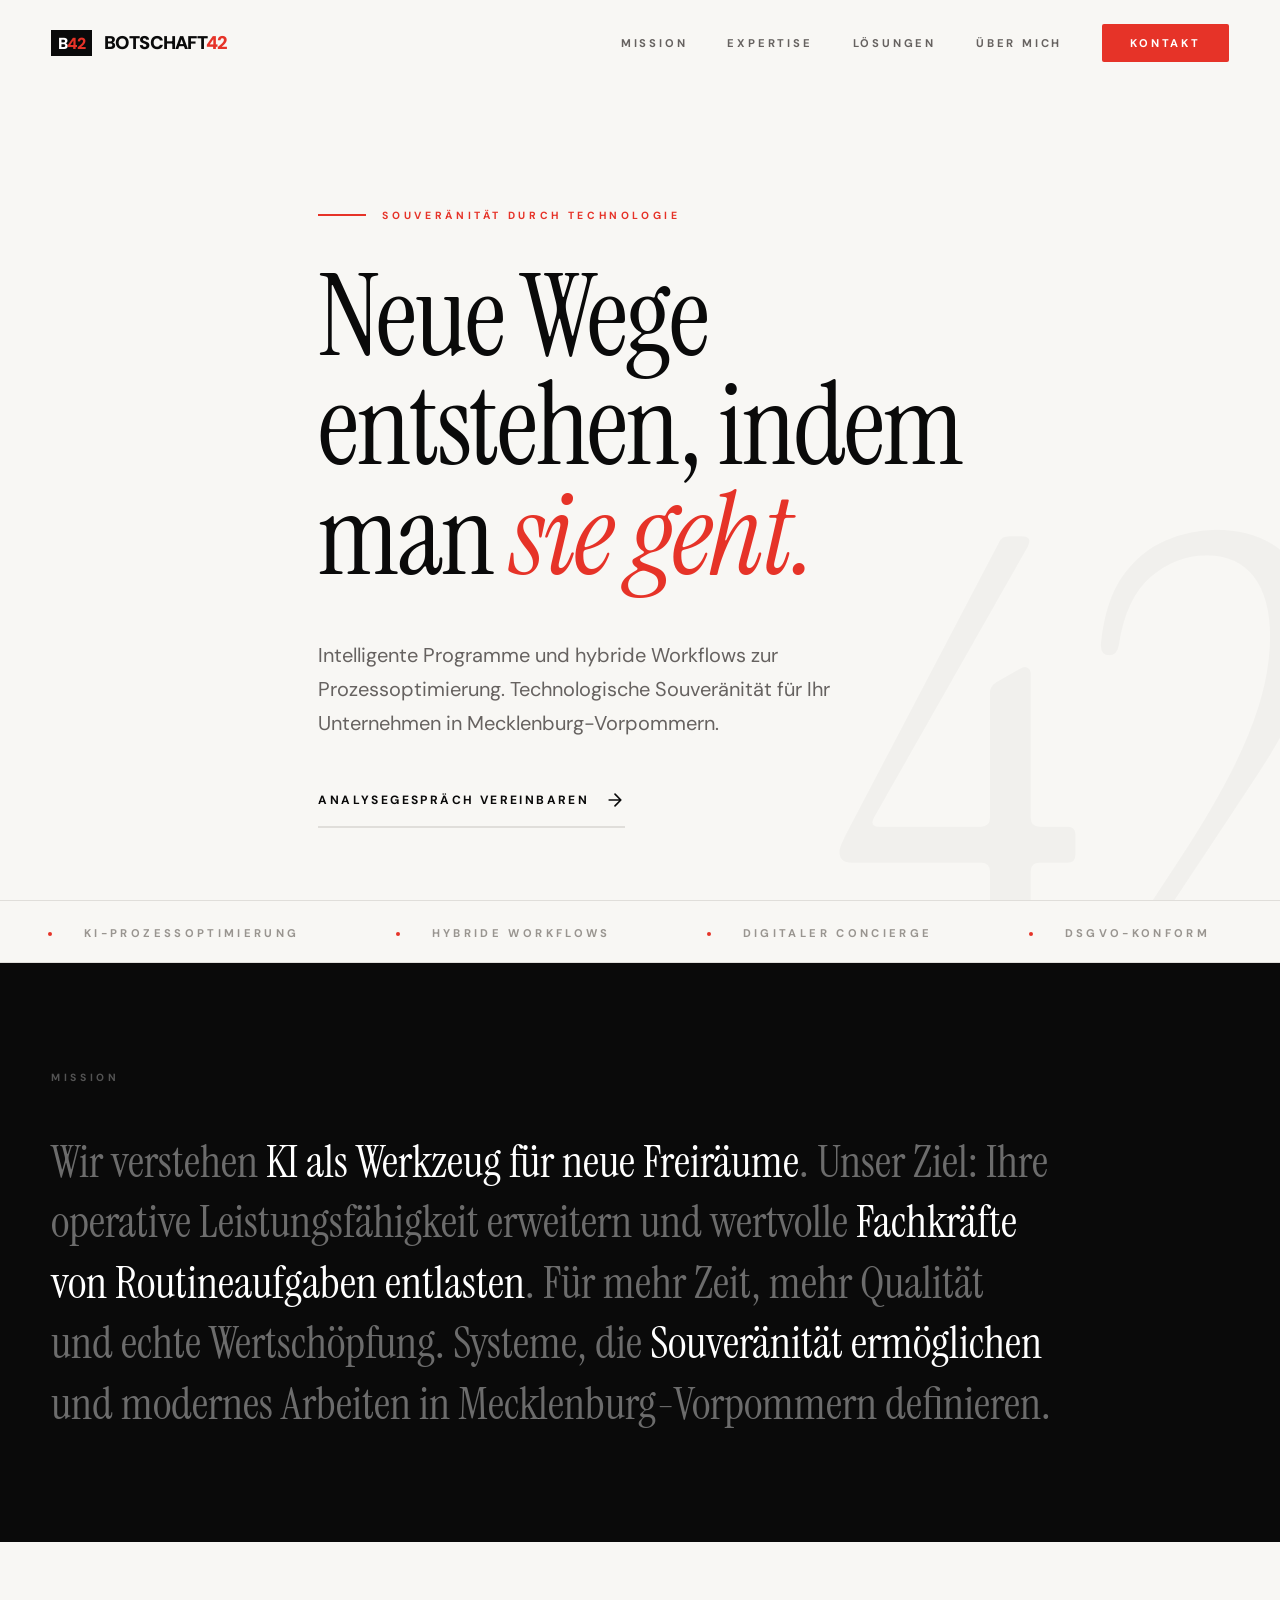
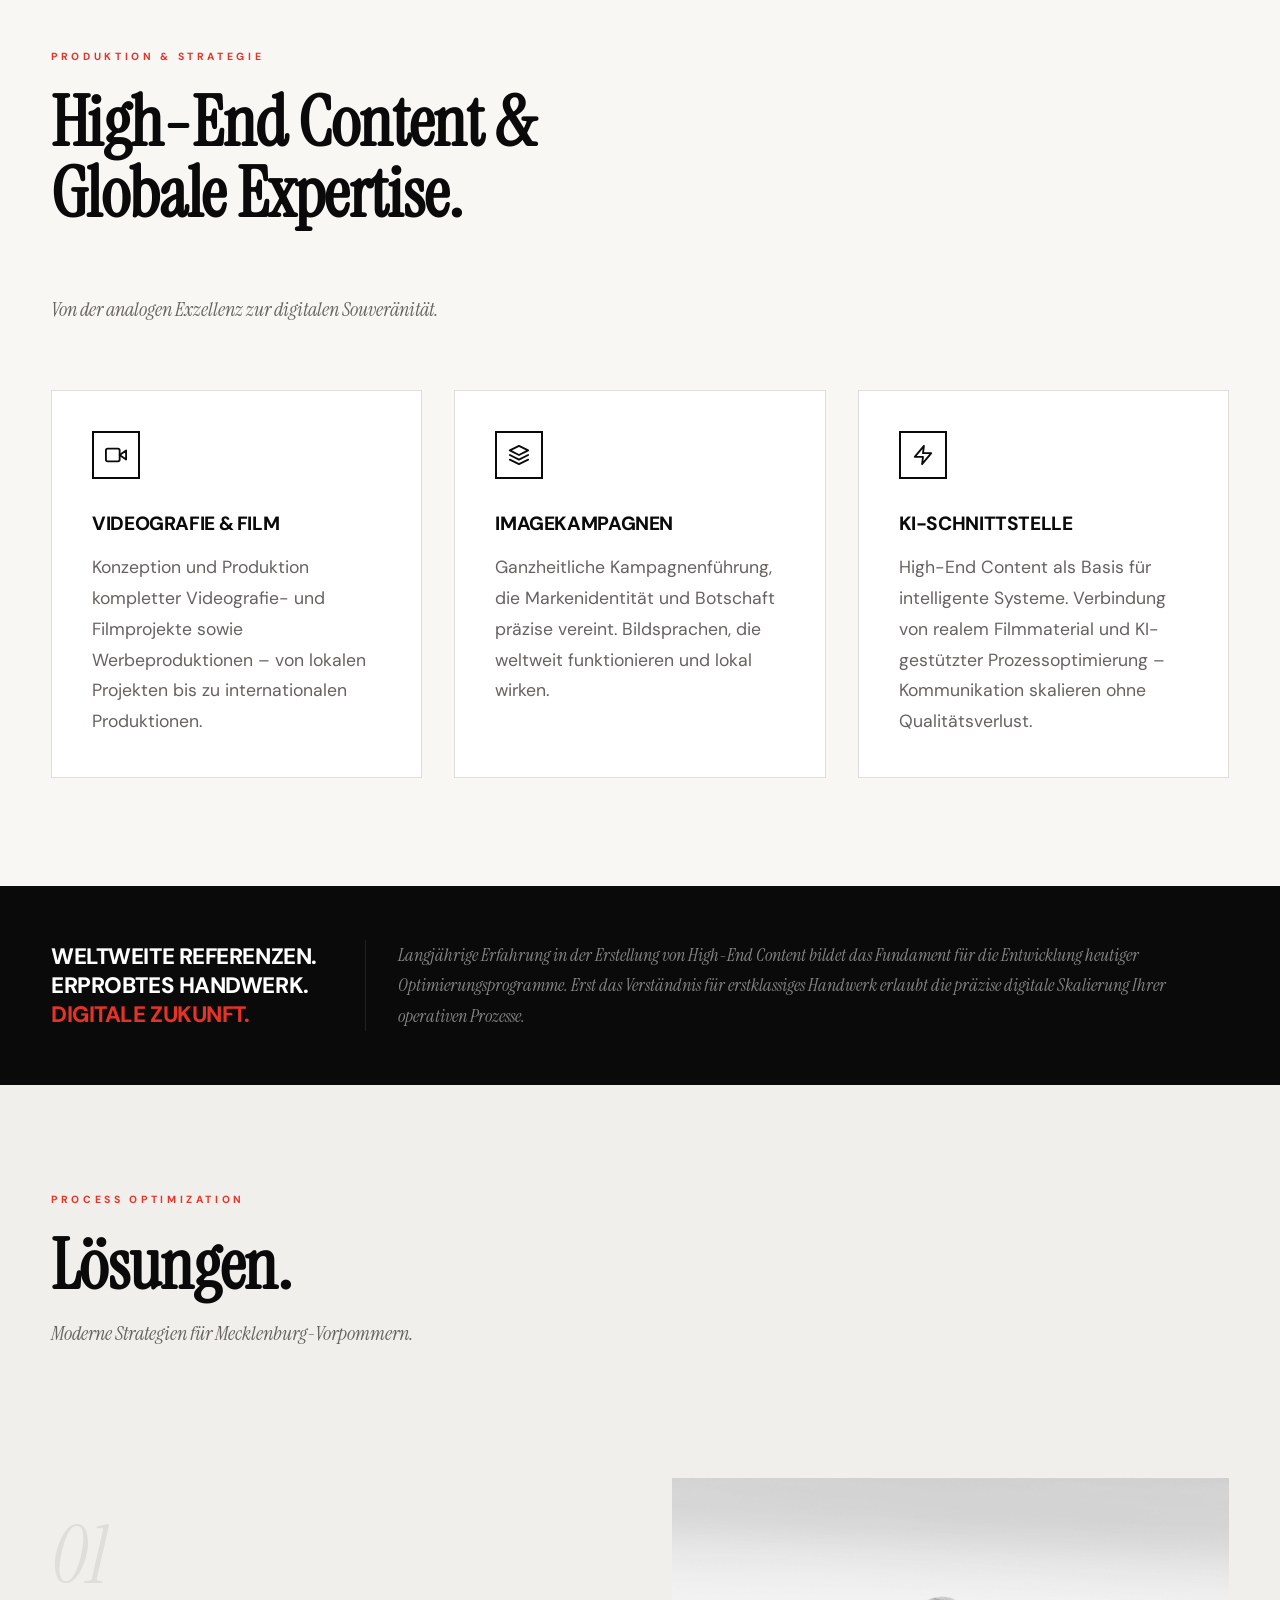
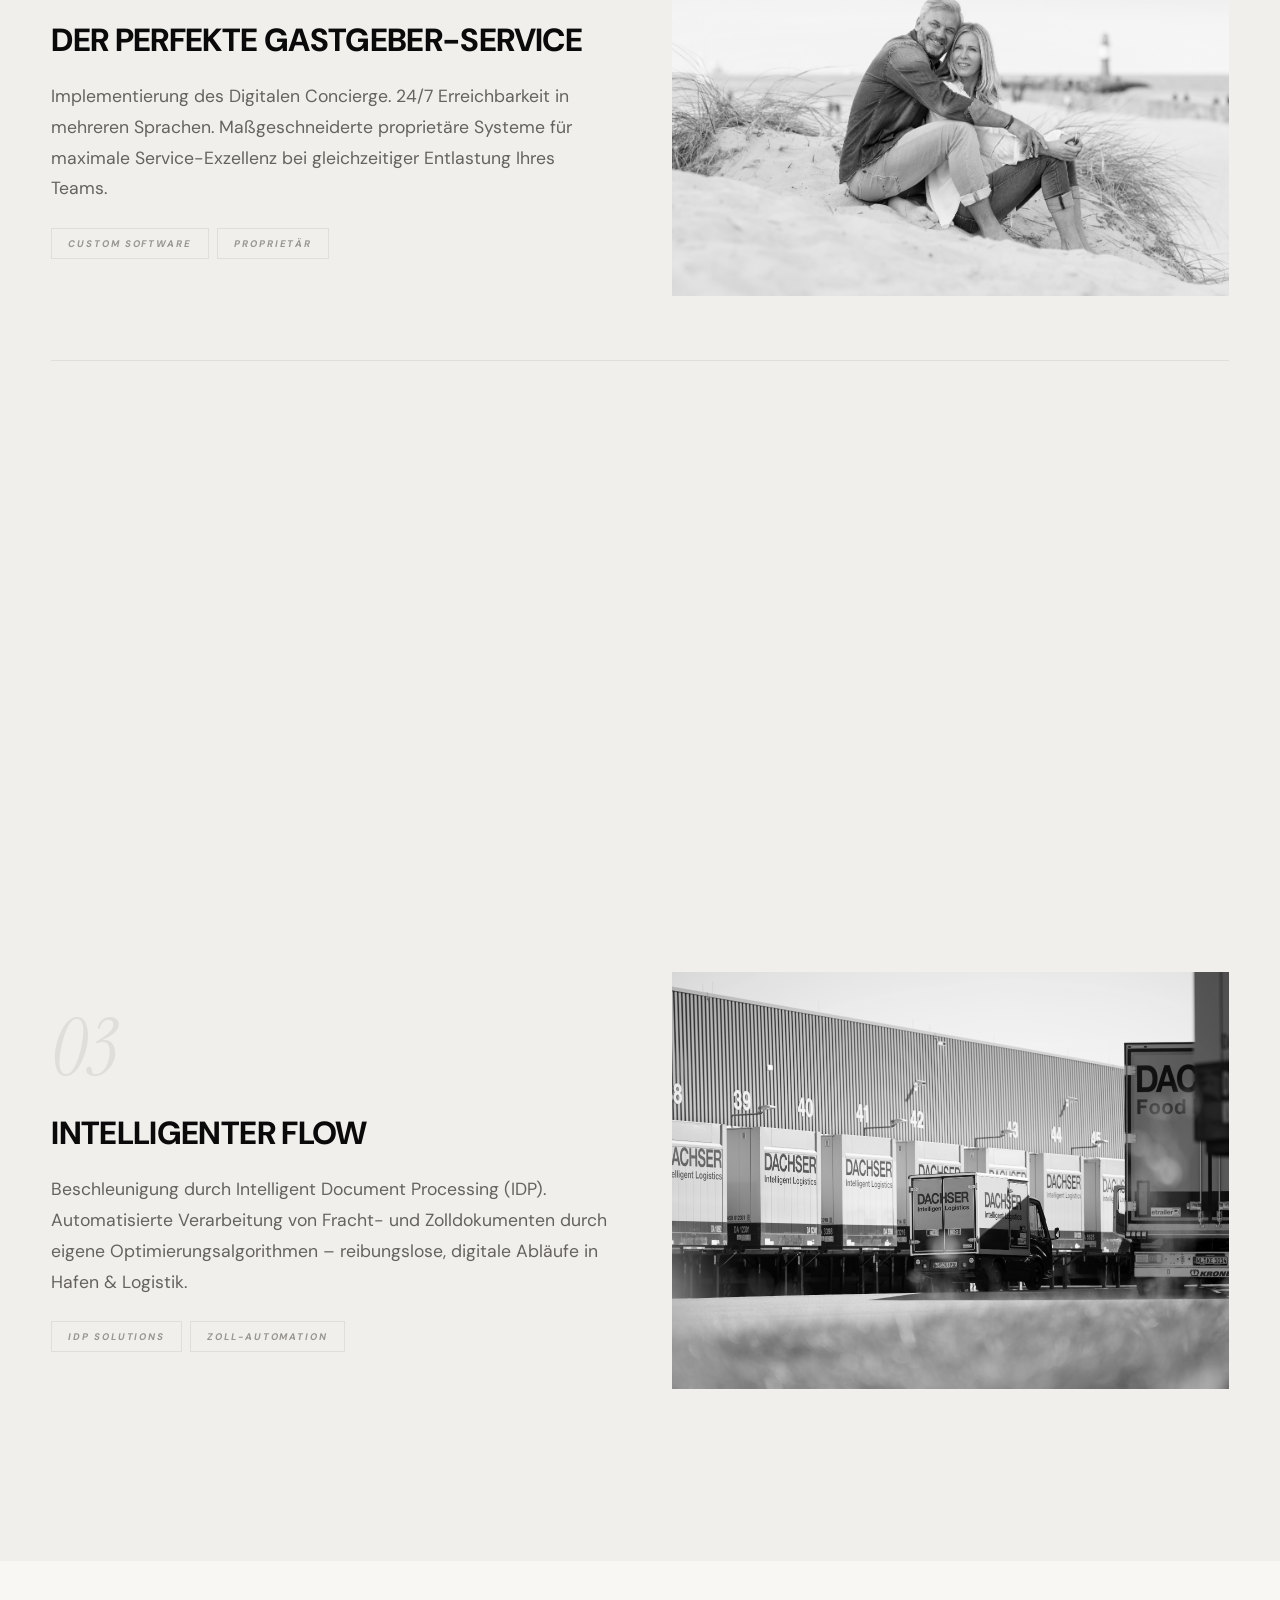
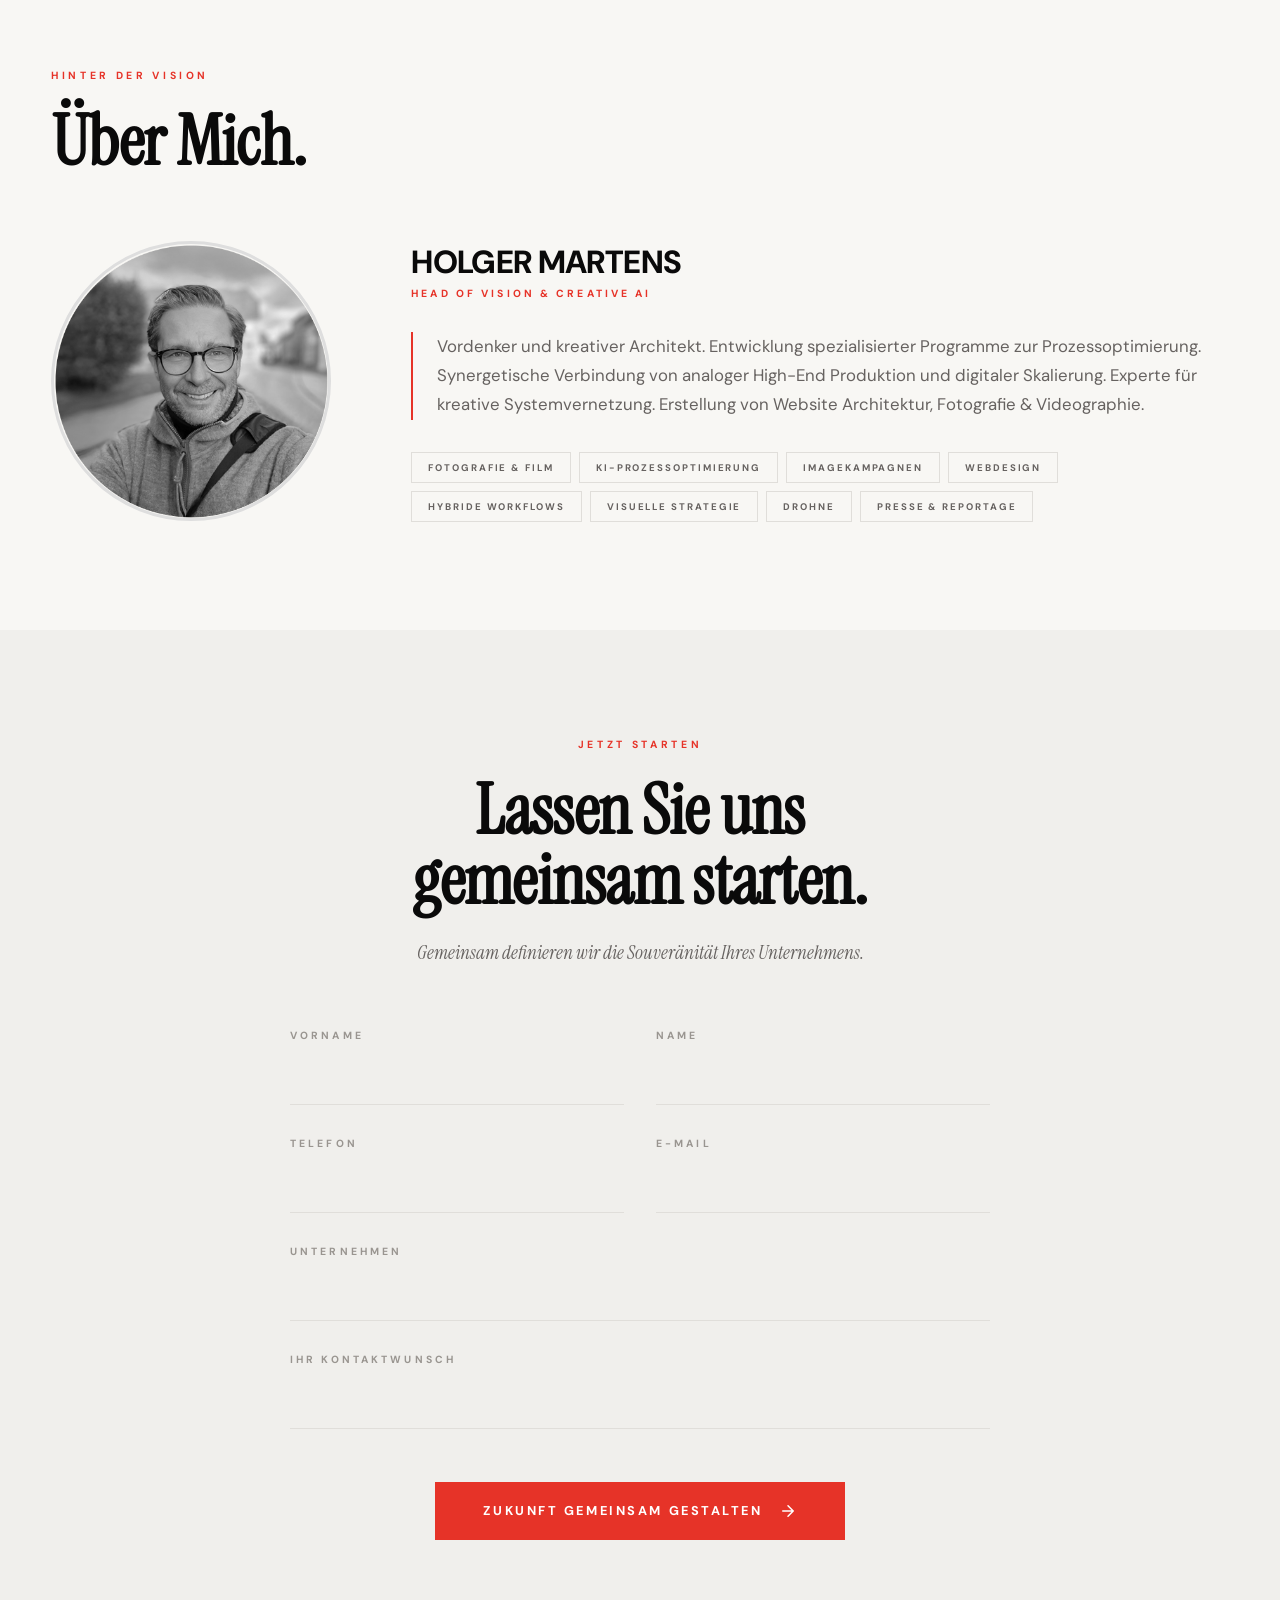
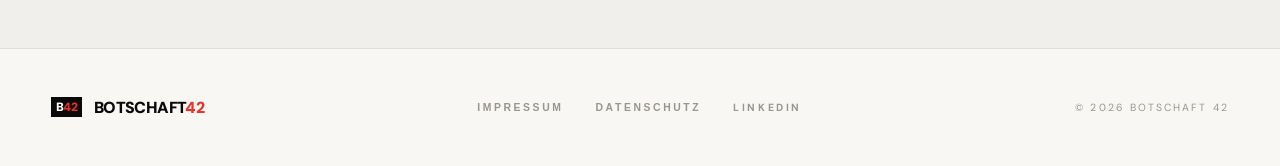
==== commit bab90ed1: "Update print statement from 'Hello' to 'Goodbye'" ====
--- a/index.html
+++ b/index.html
@@ -1147,13 +1147,8 @@
                     <p>E-Mail: info@holger-martens.com</p>
                     <p style="margin-top: 1rem;">UST-IdNr. DE203988874</p>
                 </div>
-                <div>
-                    <h3 style="color: var(--red); font-size: 0.7rem; letter-spacing: 0.3em; text-transform: uppercase; border: none; padding-top: 0;">Kooperationspartner</h3>
-                    <p><strong>Thorsten Ries (Ries Consulting)</strong></p>
-                    <p>Seestraße 1, 18211 Börgerende-Rethwisch</p>
-                    <p>Telefon: 0170 3542038</p>
-                    <p>E-Mail: kontakt@ries-consulting.de</p>
-                </div>
+                <!-- Kooperationspartner: folgt -->
+                <div></div>
             </div>
             <div style="margin-top: 2rem; font-size: 0.85rem;">
                 <p><strong>Streitschlichtung:</strong> Plattform zur Online-Streitbeilegung (OS) der EU: <a href="https://ec.europa.eu/consumers/odr/" target="_blank" rel="noopener" style="color: var(--red);">https://ec.europa.eu/consumers/odr/</a></p>
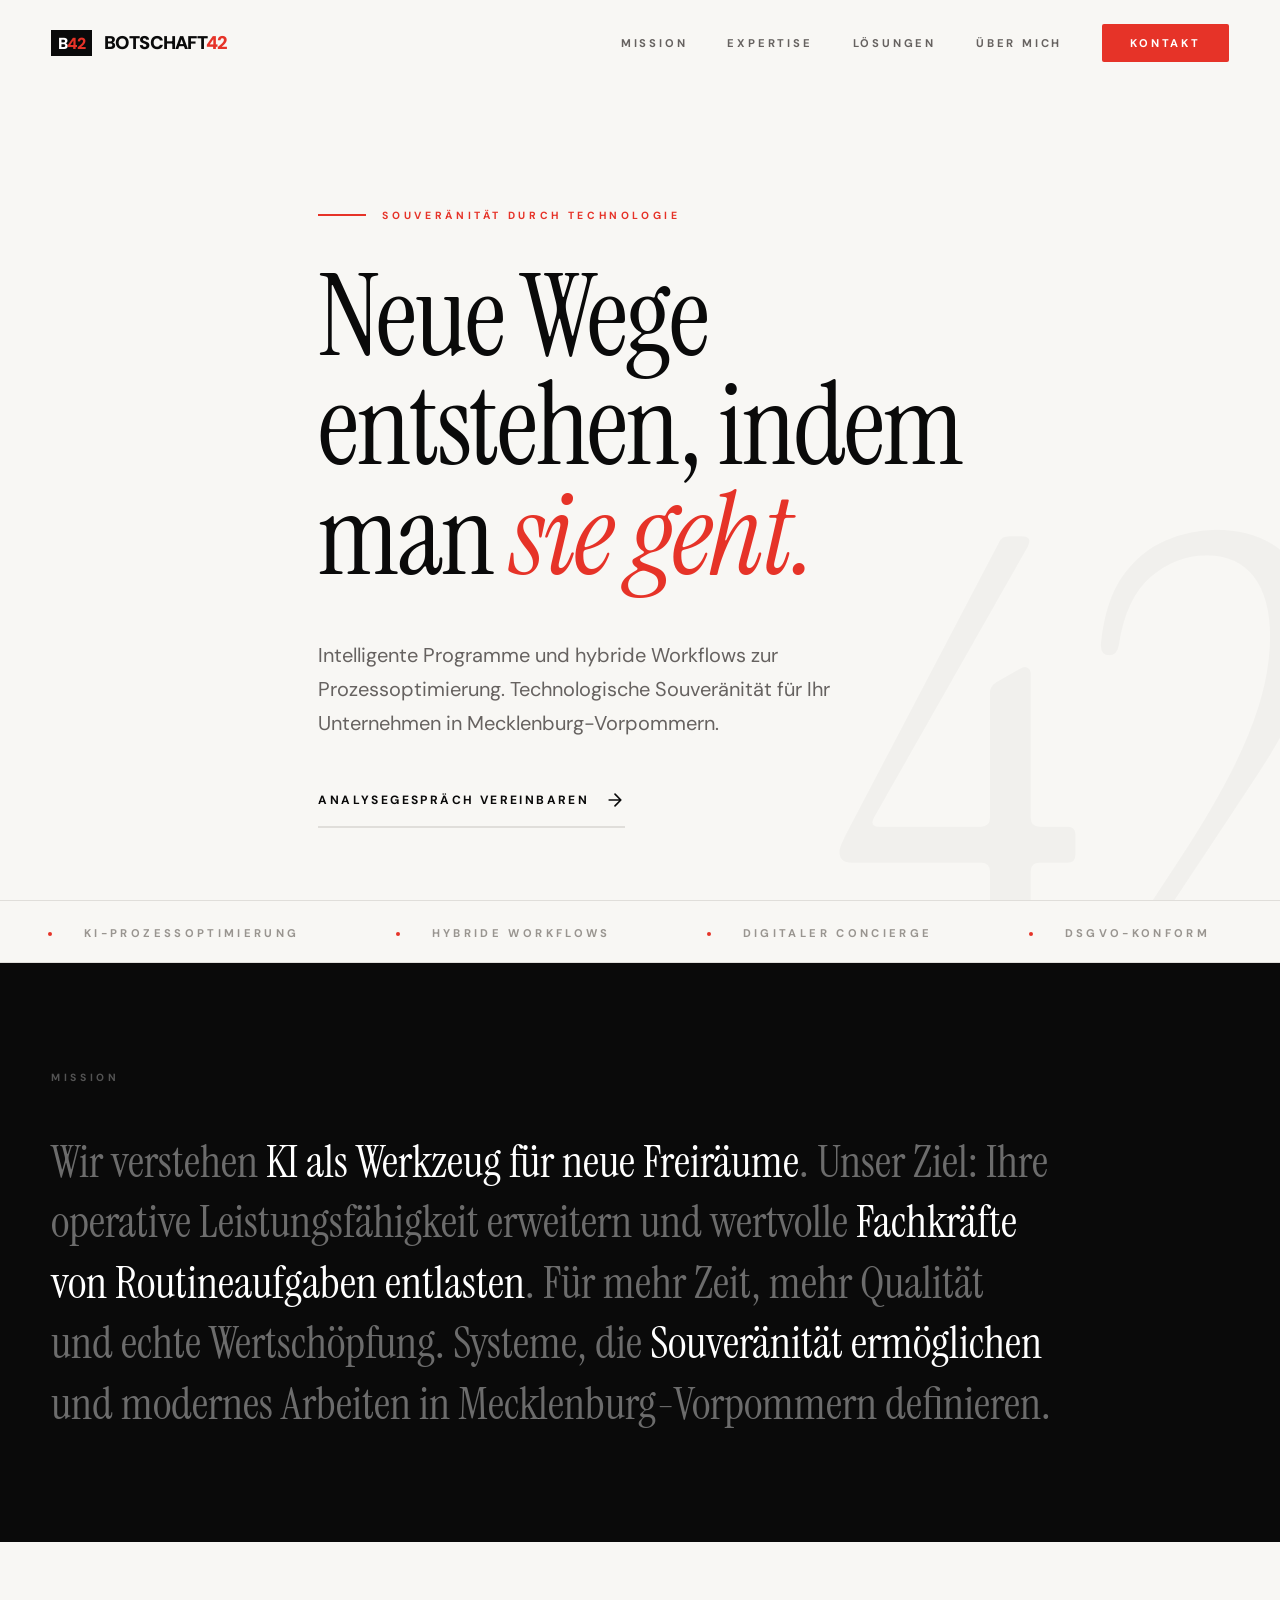
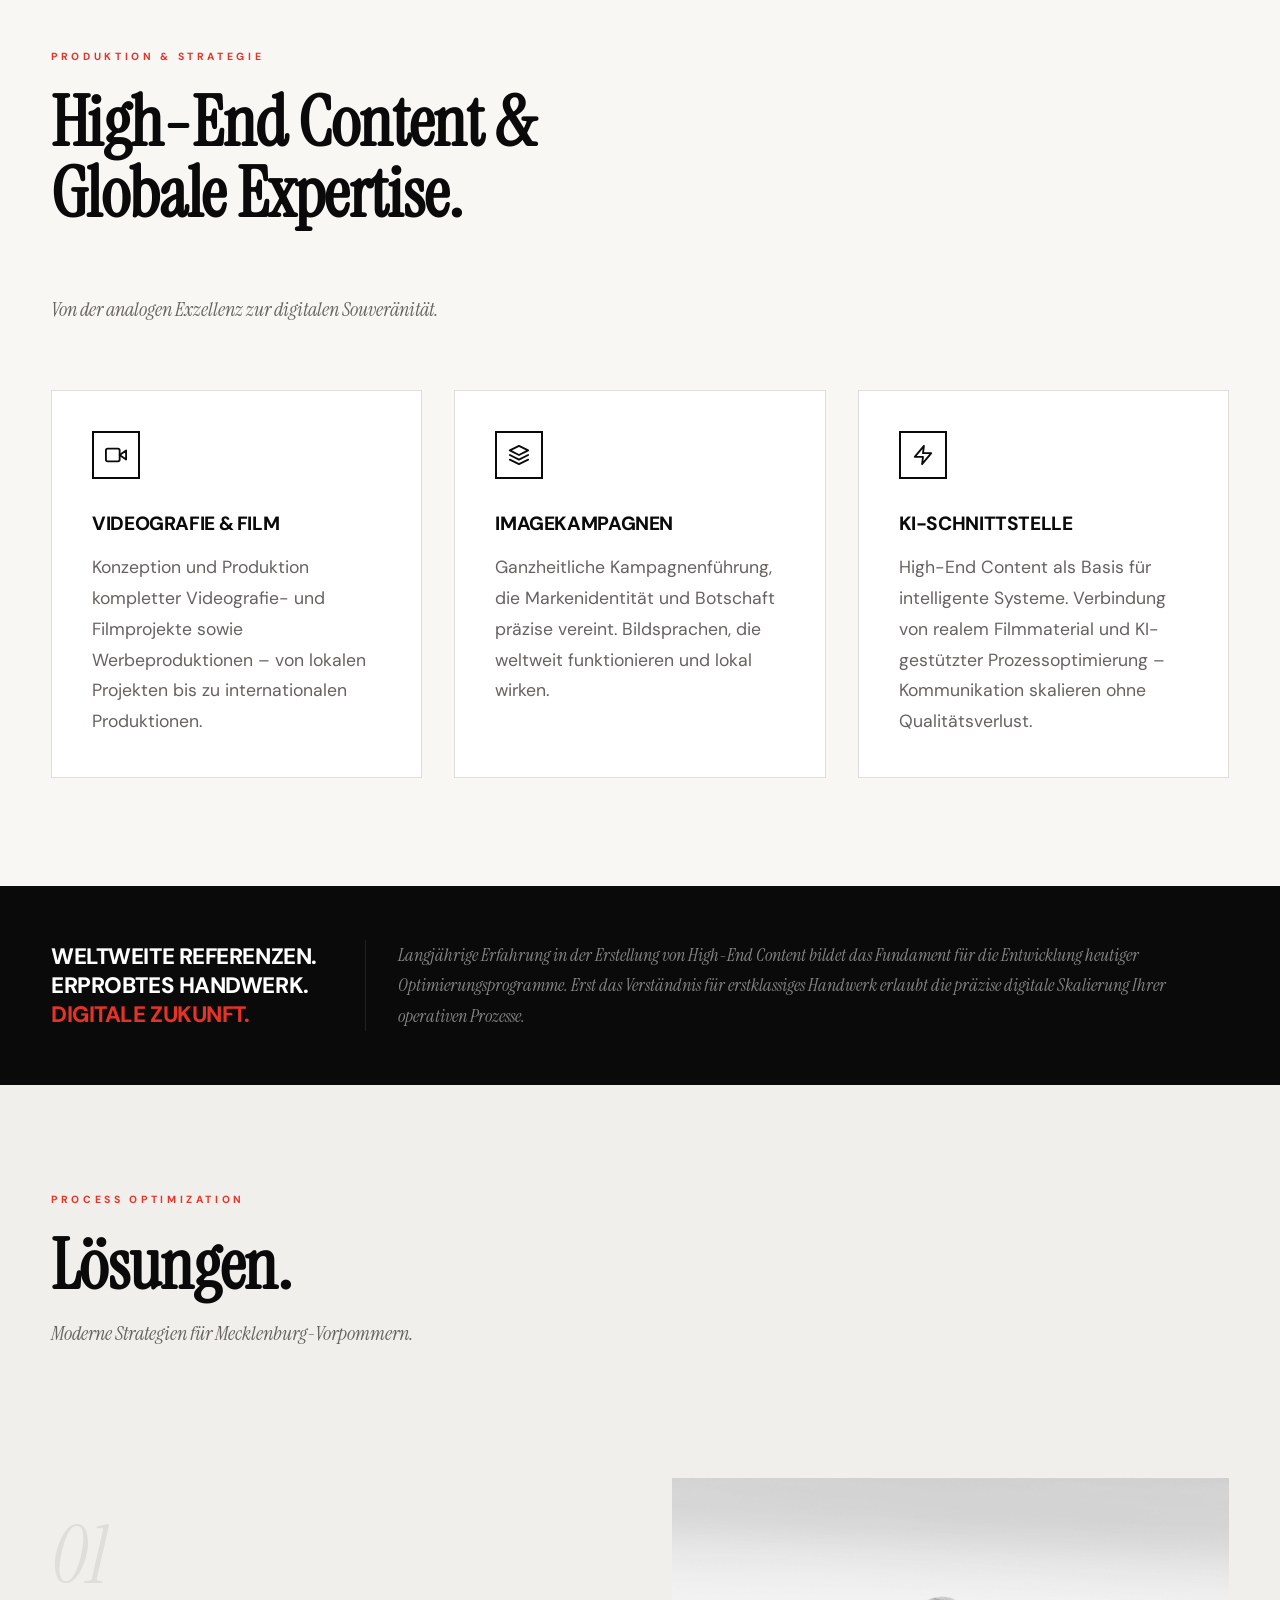
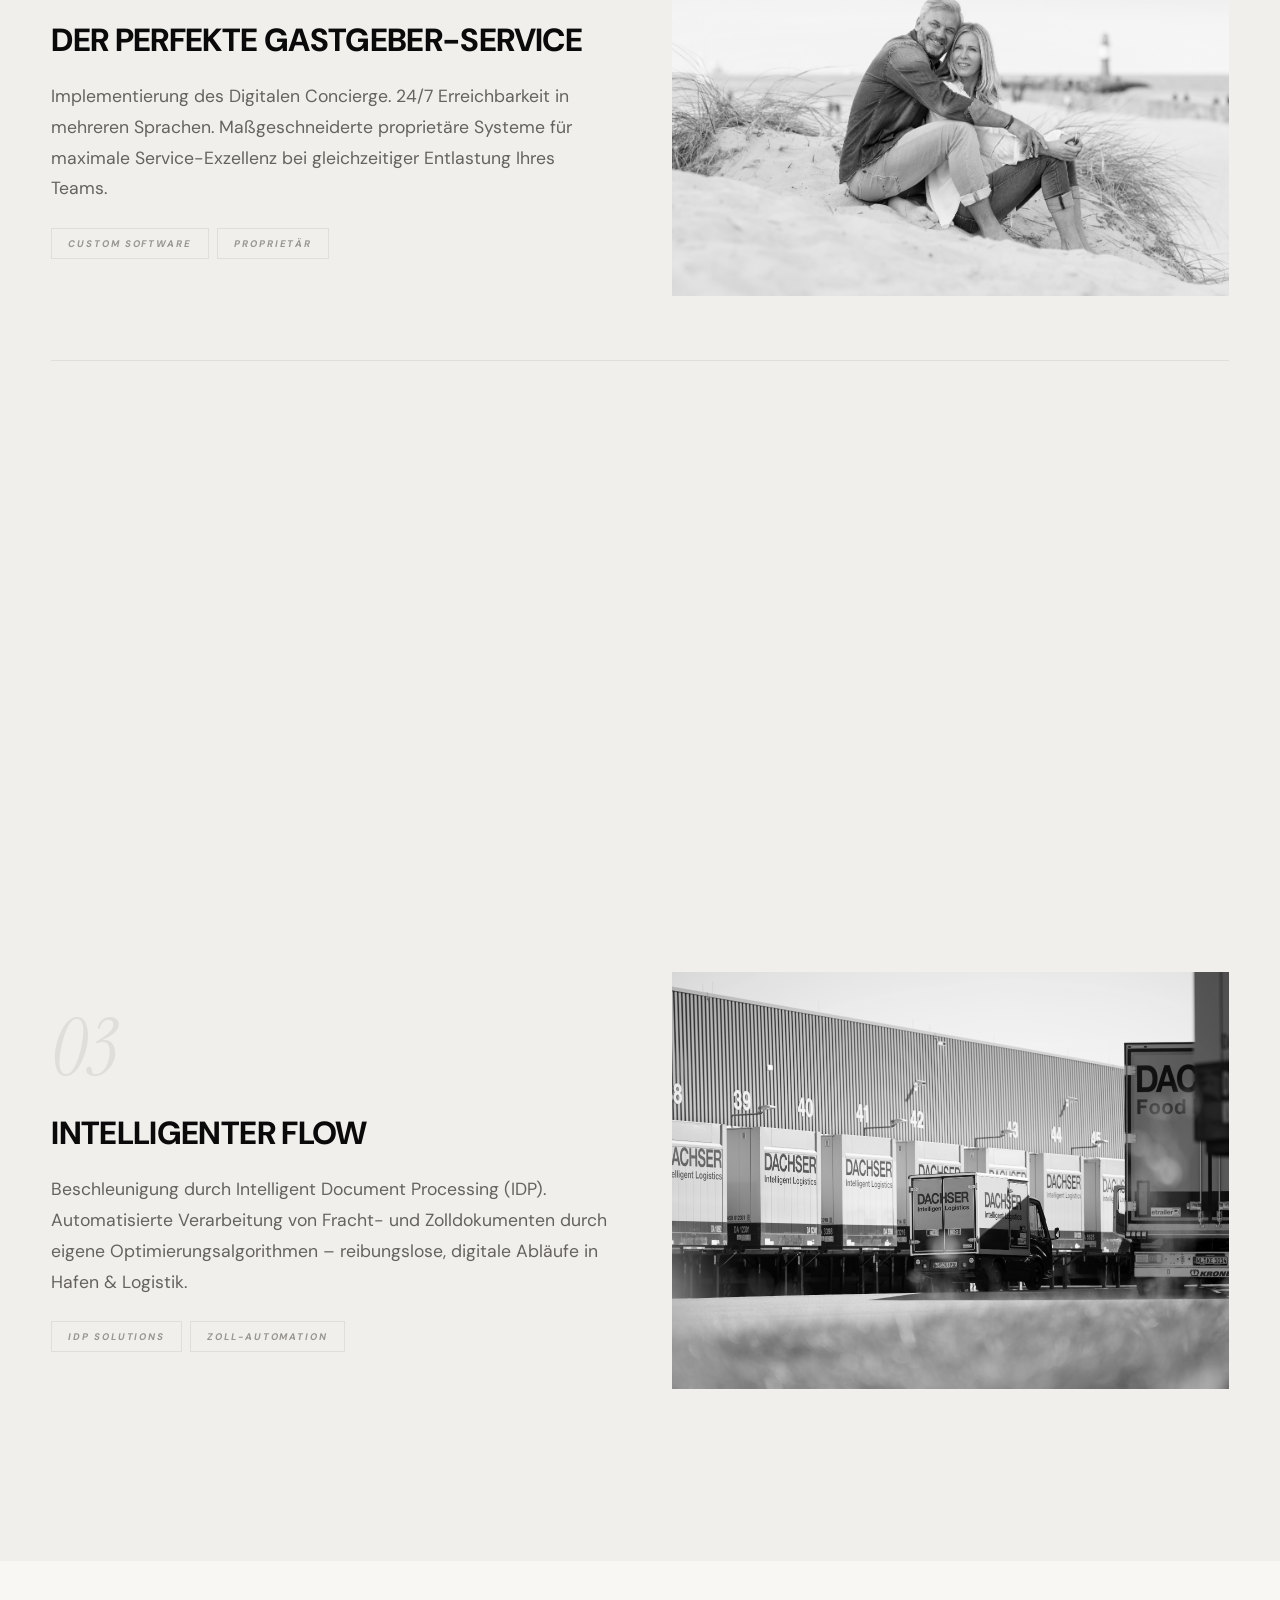
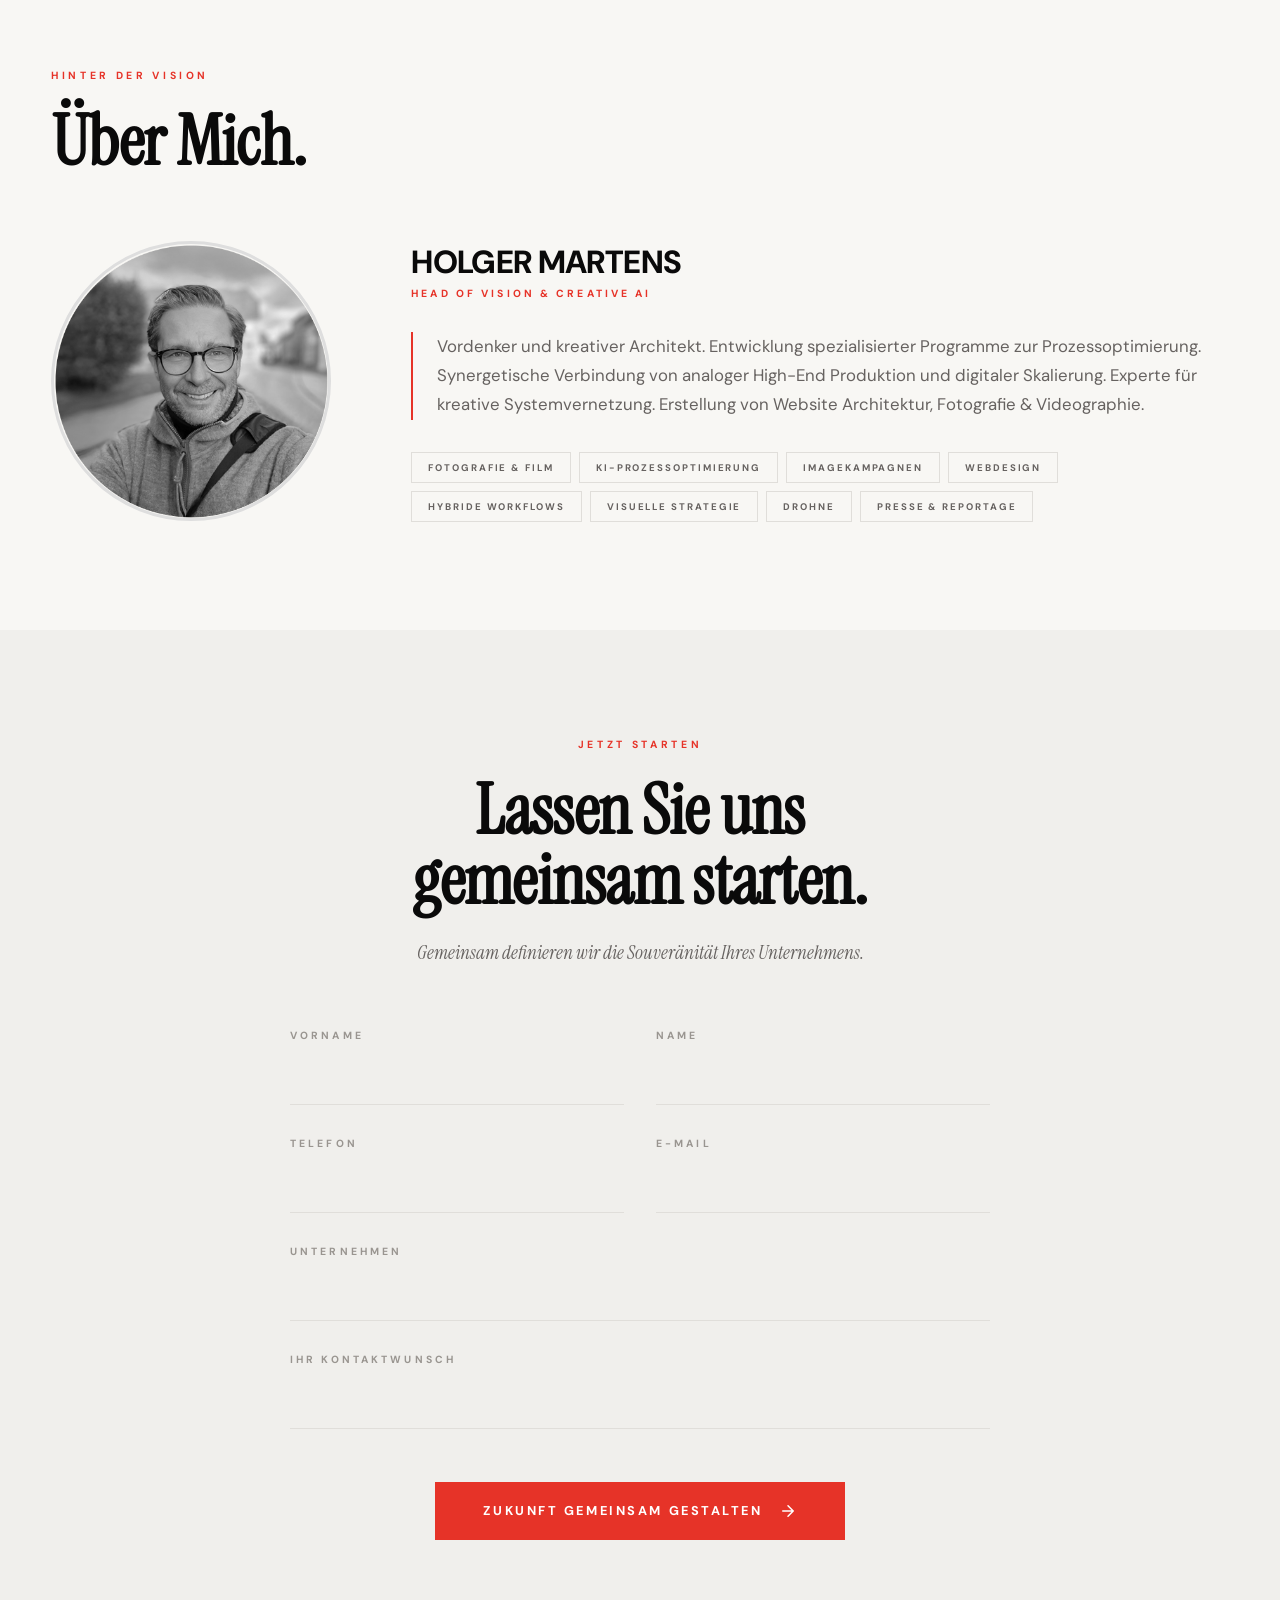
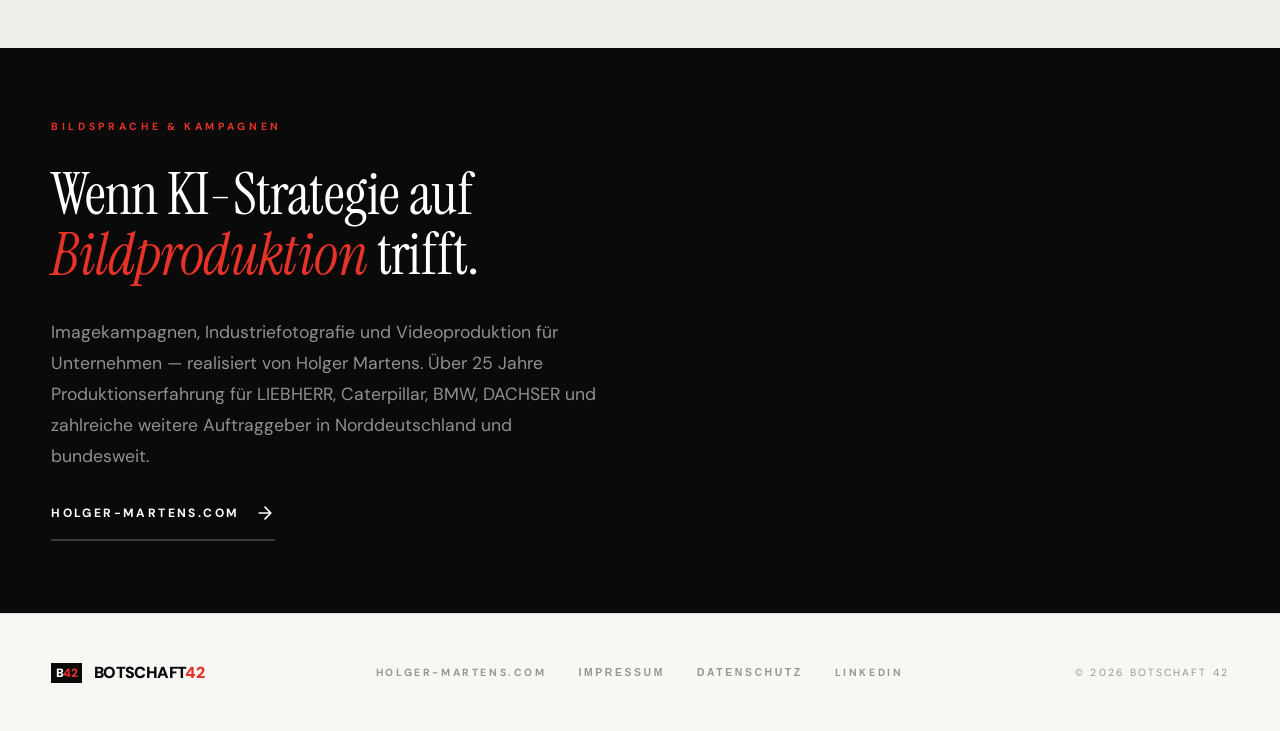
==== commit 559a7d49: "Add files via upload" ====
--- a/index.html
+++ b/index.html
@@ -23,11 +23,20 @@
     <meta property="og:url" content="https://botschaft42.de/">
     <meta property="og:locale" content="de_DE">
     <meta property="og:site_name" content="BOTSCHAFT 42">
-
-    <!-- Twitter Card -->
+    <meta property="og:image" content="https://botschaft42.de/martens.png" />
+    <meta property="og:image:width" content="1200" />
+    <meta property="og:image:height" content="800" />
     <meta name="twitter:card" content="summary_large_image">
+    <meta name="twitter:image" content="https://botschaft42.de/martens.png" />
     <meta name="twitter:title" content="BOTSCHAFT 42 | KI-Prozessoptimierung">
     <meta name="twitter:description" content="Operative Souveränität durch intelligente Systeme für Unternehmen in MV.">
+
+    <!-- Favicon -->
+    <link rel="icon" type="image/png" href="/favicon-96x96.png" sizes="96x96" />
+    <link rel="icon" type="image/svg+xml" href="/favicon.svg" />
+    <link rel="shortcut icon" href="/favicon.ico" />
+    <link rel="apple-touch-icon" sizes="180x180" href="/apple-touch-icon.png" />
+    <link rel="manifest" href="/site.webmanifest" />
 
     <!-- Structured Data: Organization -->
     <script type="application/ld+json">
@@ -48,14 +57,19 @@
         "telephone": "+491707991910",
         "email": "info@holger-martens.com",
         "founder": [
-            {"@type": "Person", "name": "Holger Martens", "jobTitle": "Head of Vision & Creative AI"}
+            {"@type": "Person", "name": "Holger Martens", "jobTitle": "Head of Vision & Creative AI", "url": "https://www.holger-martens.com"}
         ],
         "knowsAbout": ["Künstliche Intelligenz", "Prozessoptimierung", "Hybride Workflows", "Videografie", "Imagekampagnen", "Intelligent Document Processing"],
         "areaServed": {
             "@type": "State",
             "name": "Mecklenburg-Vorpommern"
         },
-        "sameAs": ["https://www.linkedin.com/in/holger-martens-11135a9b/"]
+        "sameAs": [
+            "https://www.linkedin.com/in/holger-martens-11135a9b/",
+            "https://www.instagram.com/holger.martens/",
+            "https://www.facebook.com/Fotograf.Holger.Martens",
+            "https://www.holger-martens.com"
+        ]
     }
     </script>
 
@@ -865,6 +879,7 @@
         <a href="#kontakt" class="mob-link" style="color:var(--red)">Kontakt</a>
     </div>
 
+    <main>
     <!-- ═══════ HERO ═══════ -->
     <header class="hero" role="banner">
         <div class="hero-bg-num" aria-hidden="true">42</div>
@@ -1114,6 +1129,29 @@
         </div>
     </section>
 
+    <!-- ═══════ HOLGER-MARTENS.COM CROSS-PROMOTION ═══════ -->
+    <section style="background: var(--black); padding: clamp(4rem, 8vh, 7rem) 0;" aria-label="Fotografische Produktion">
+        <div class="container">
+            <div style="display: flex; flex-direction: column; align-items: flex-start; gap: 2rem; max-width: 800px;">
+                <div class="t-section-label" style="color: var(--red);">Bildsprache & Kampagnen</div>
+                <h2 style="font-family: var(--serif); font-size: clamp(2rem, 4.5vw, 3.8rem); font-weight: 400; color: white; line-height: 1.05; letter-spacing: -0.01em;">
+                    Wenn KI-Strategie auf<br><em style="font-style: italic; color: var(--red);">Bildproduktion</em> trifft.
+                </h2>
+                <p style="font-size: 1.1rem; line-height: 1.75; color: rgba(255,255,255,0.55); max-width: 560px;">
+                    Imagekampagnen, Industriefotografie und Videoproduktion für Unternehmen — realisiert von Holger Martens. Über 25 Jahre Produktionserfahrung für LIEBHERR, Caterpillar, BMW, DACHSER und zahlreiche weitere Auftraggeber in Norddeutschland und bundesweit.
+                </p>
+                <a href="https://www.holger-martens.com" target="_blank" rel="noopener"
+                   style="display: inline-flex; align-items: center; gap: 1rem; font-size: 0.75rem; font-weight: 700; letter-spacing: 0.2em; text-transform: uppercase; text-decoration: none; color: white; border-bottom: 2px solid rgba(255,255,255,0.2); padding-bottom: 1rem; transition: border-color 0.4s;"
+                   onmouseover="this.style.borderColor='var(--red)'" onmouseout="this.style.borderColor='rgba(255,255,255,0.2)'">
+                    holger-martens.com
+                    <svg width="20" height="20" viewBox="0 0 24 24" fill="none" stroke="currentColor" stroke-width="2" stroke-linecap="round" stroke-linejoin="round"><path d="M5 12h14M12 5l7 7-7 7"/></svg>
+                </a>
+            </div>
+        </div>
+    </section>
+
+    </main>
+
     <!-- ═══════ FOOTER ═══════ -->
     <footer class="footer" role="contentinfo">
         <div class="container">
@@ -1123,6 +1161,7 @@
                     <div class="nav-brand-text" style="font-size:1rem;">Botschaft<span class="red">42</span></div>
                 </a>
                 <div class="footer-links">
+                    <a href="https://www.holger-martens.com" target="_blank" rel="noopener">holger-martens.com</a>
                     <button onclick="toggleModal('impressum')">Impressum</button>
                     <button onclick="toggleModal('datenschutz')">Datenschutz</button>
                     <a href="https://www.linkedin.com/in/holger-martens-11135a9b/" target="_blank" rel="noopener noreferrer">LinkedIn</a>
@@ -1254,6 +1293,19 @@
                 }
             });
         });
+        // ── Bildschutz: Rechtsklick und Drag deaktivieren
+        document.addEventListener('contextmenu', e => { if (e.target.tagName === 'IMG') e.preventDefault(); });
+        document.querySelectorAll('img').forEach(img => { img.addEventListener('dragstart', e => e.preventDefault()); });
+    </script>
+
+    <!-- Google Analytics -->
+    <script async src="https://www.googletagmanager.com/gtag/js?id=G-0YGNLKB1YF"></script>
+    <script>
+        window.dataLayer = window.dataLayer || [];
+        function gtag(){dataLayer.push(arguments);}
+        gtag('js', new Date());
+        gtag('config', 'G-0YGNLKB1YF');
+        gtag('config', 'AW-952107806');
     </script>
 </body>
 </html>
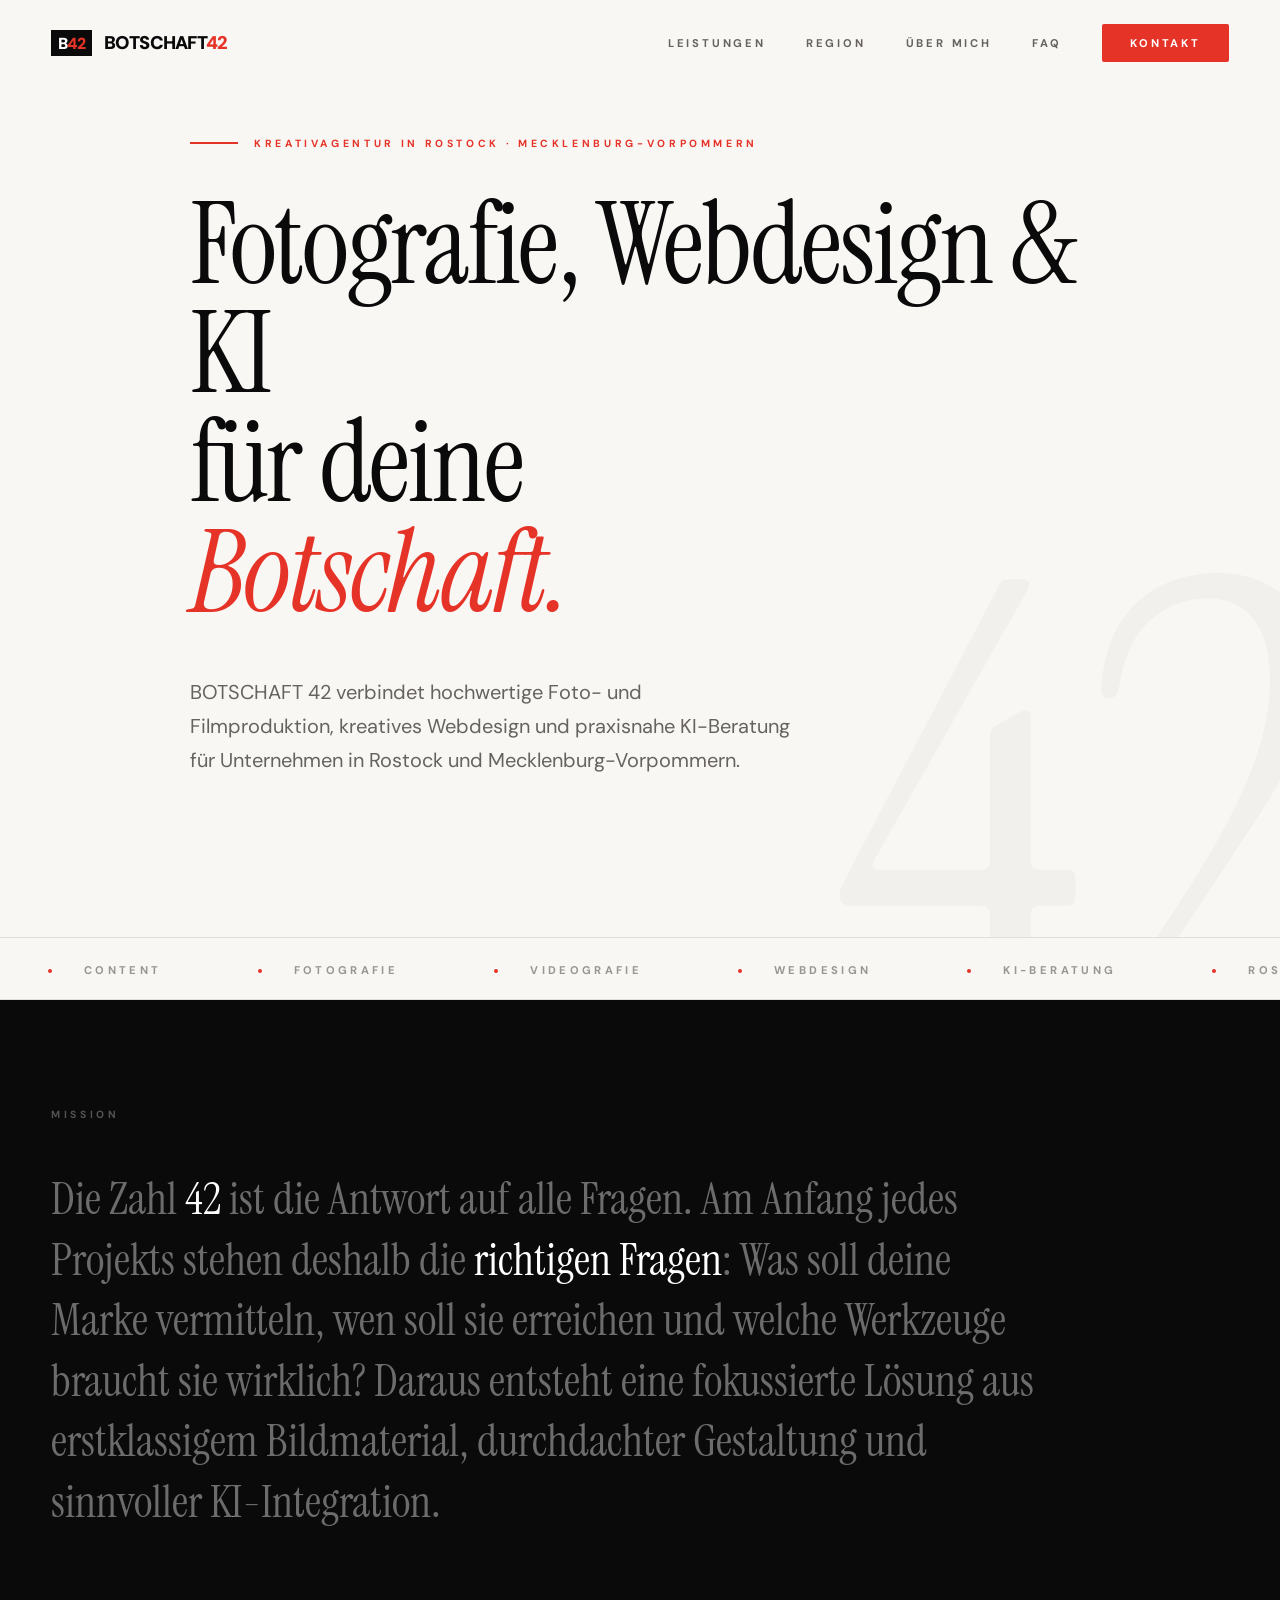
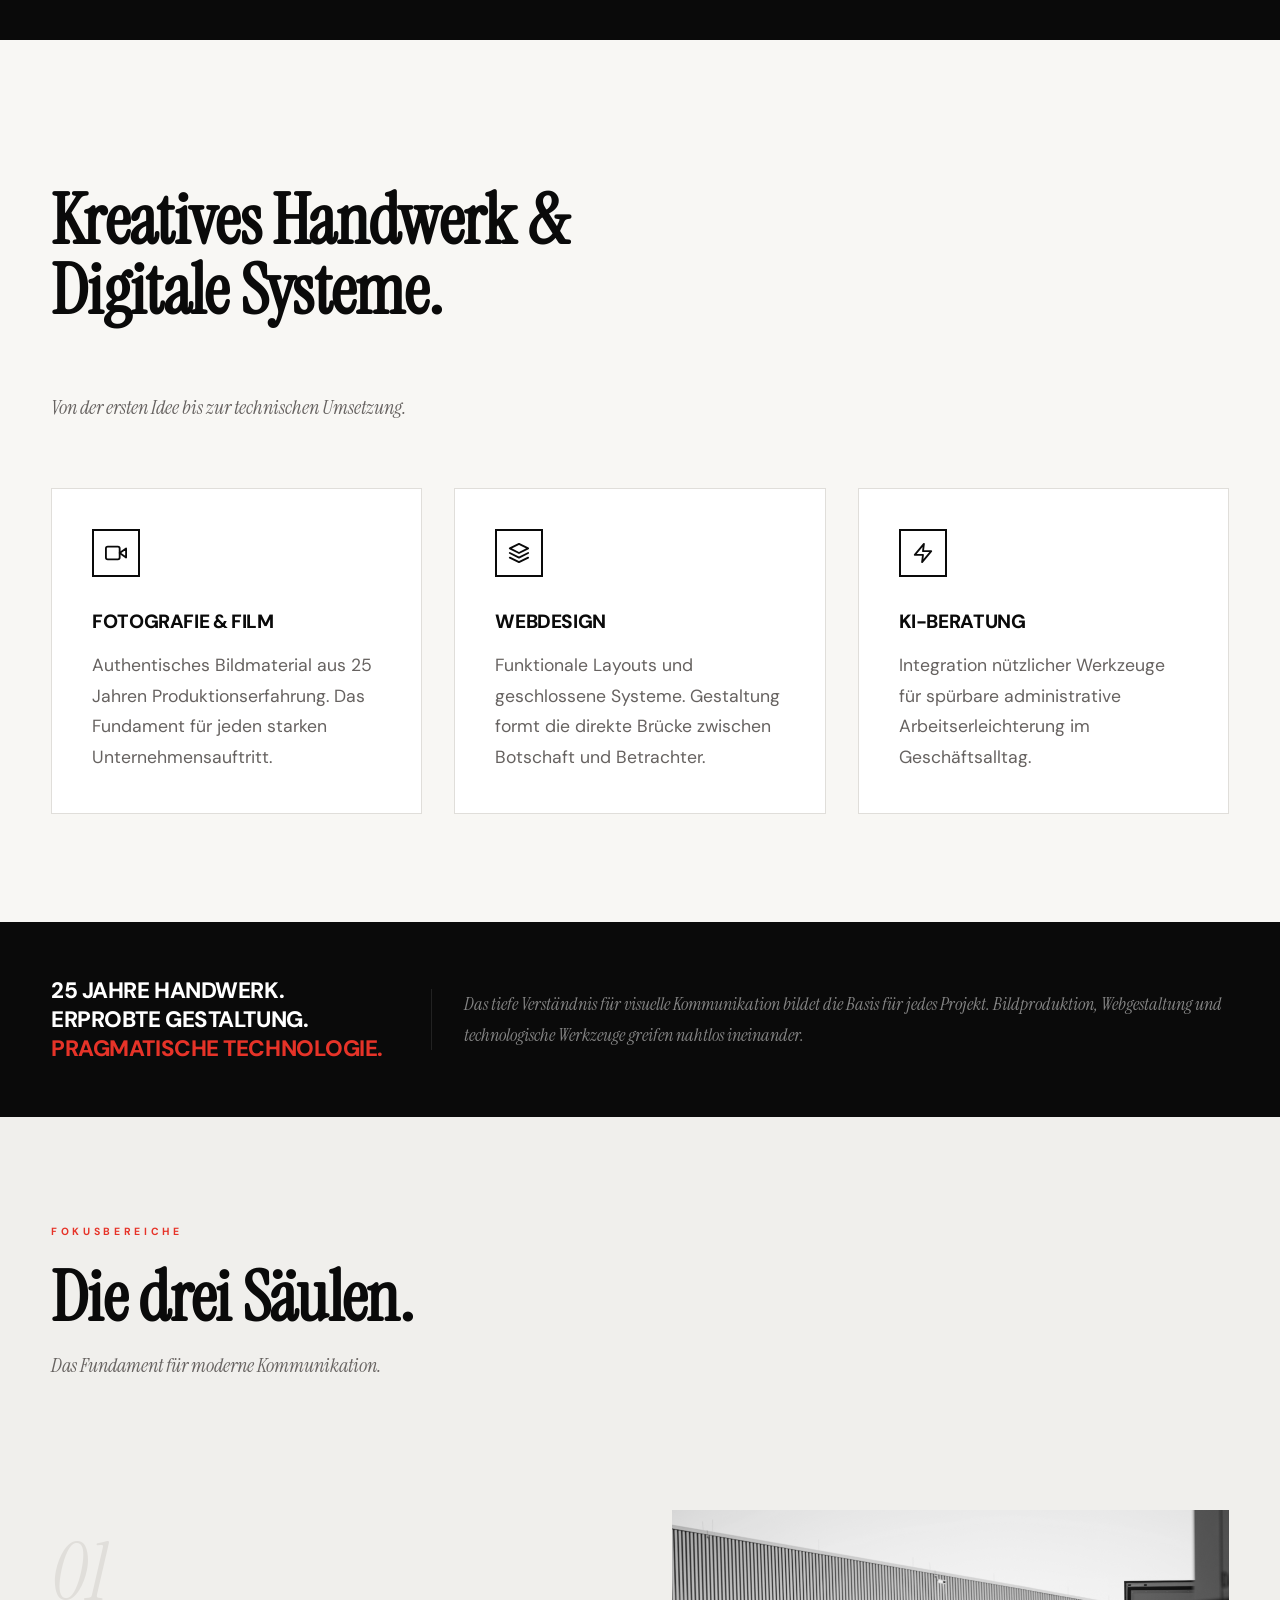
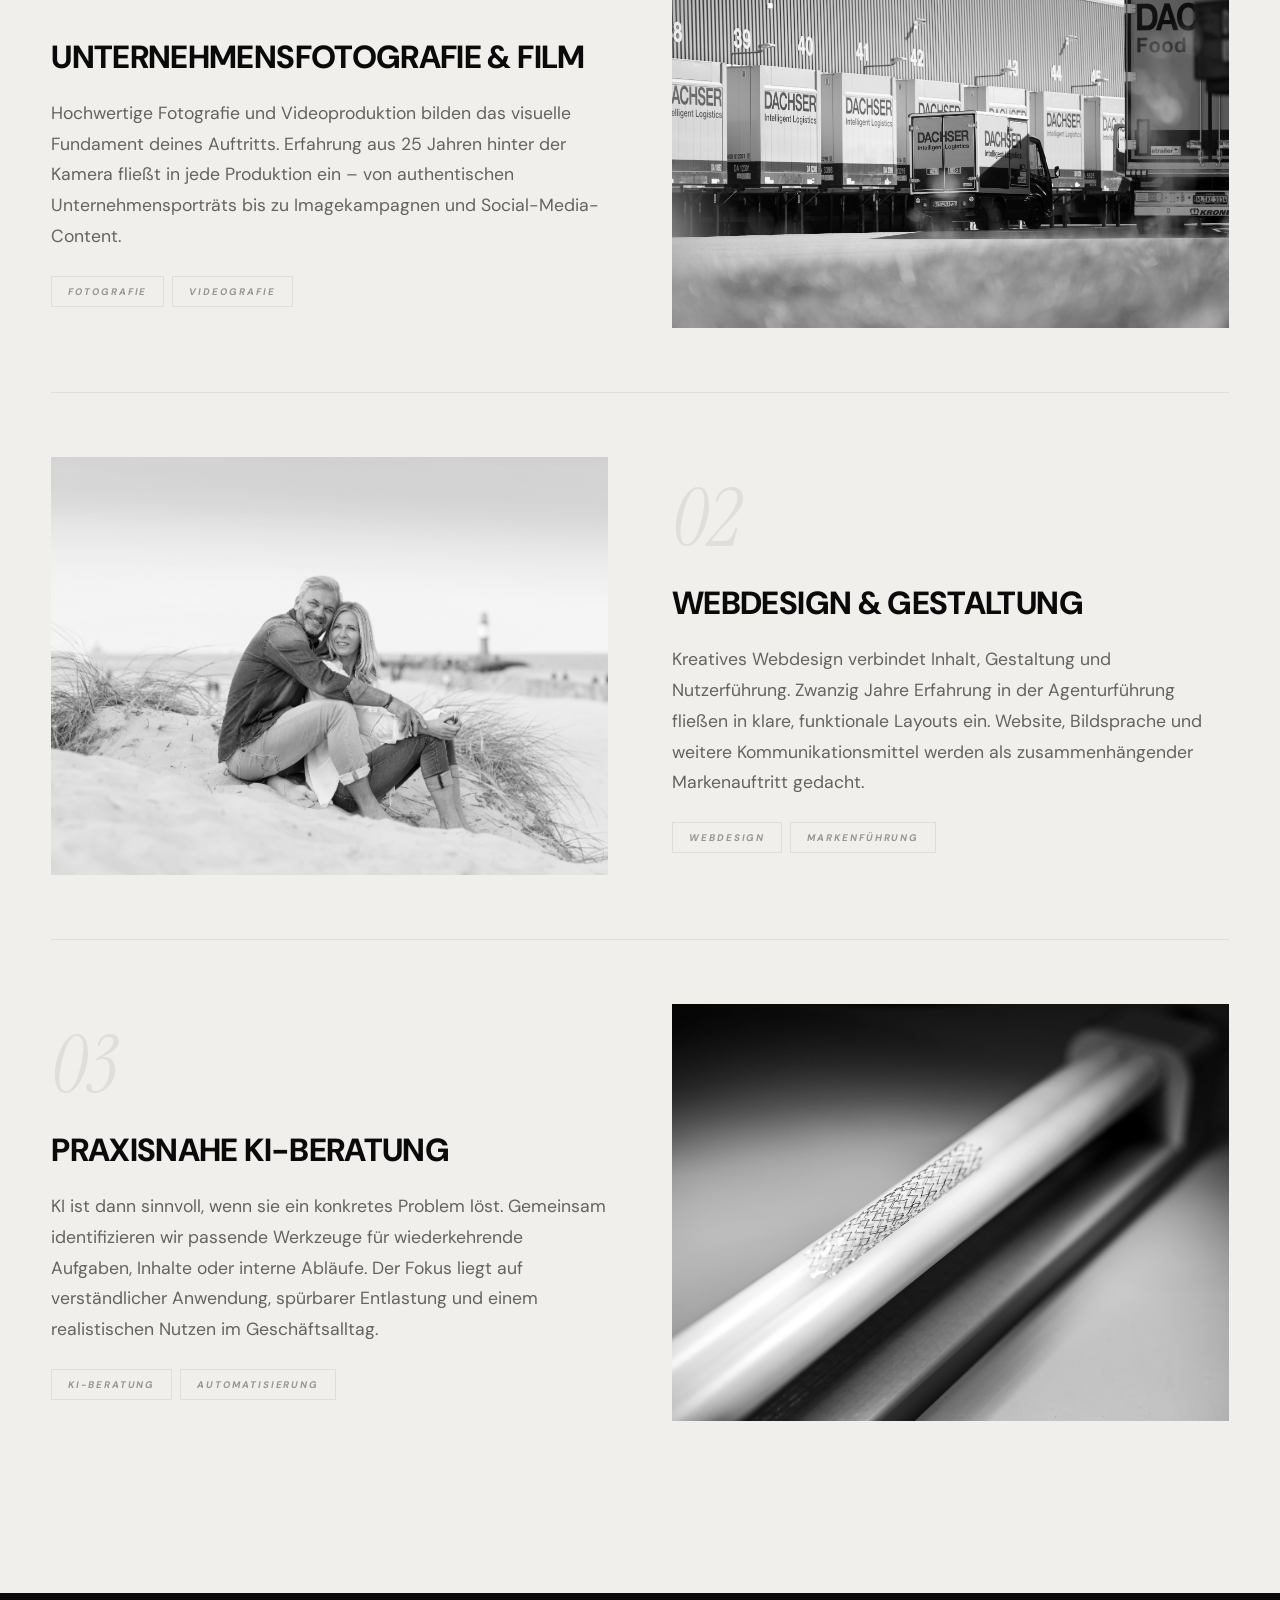
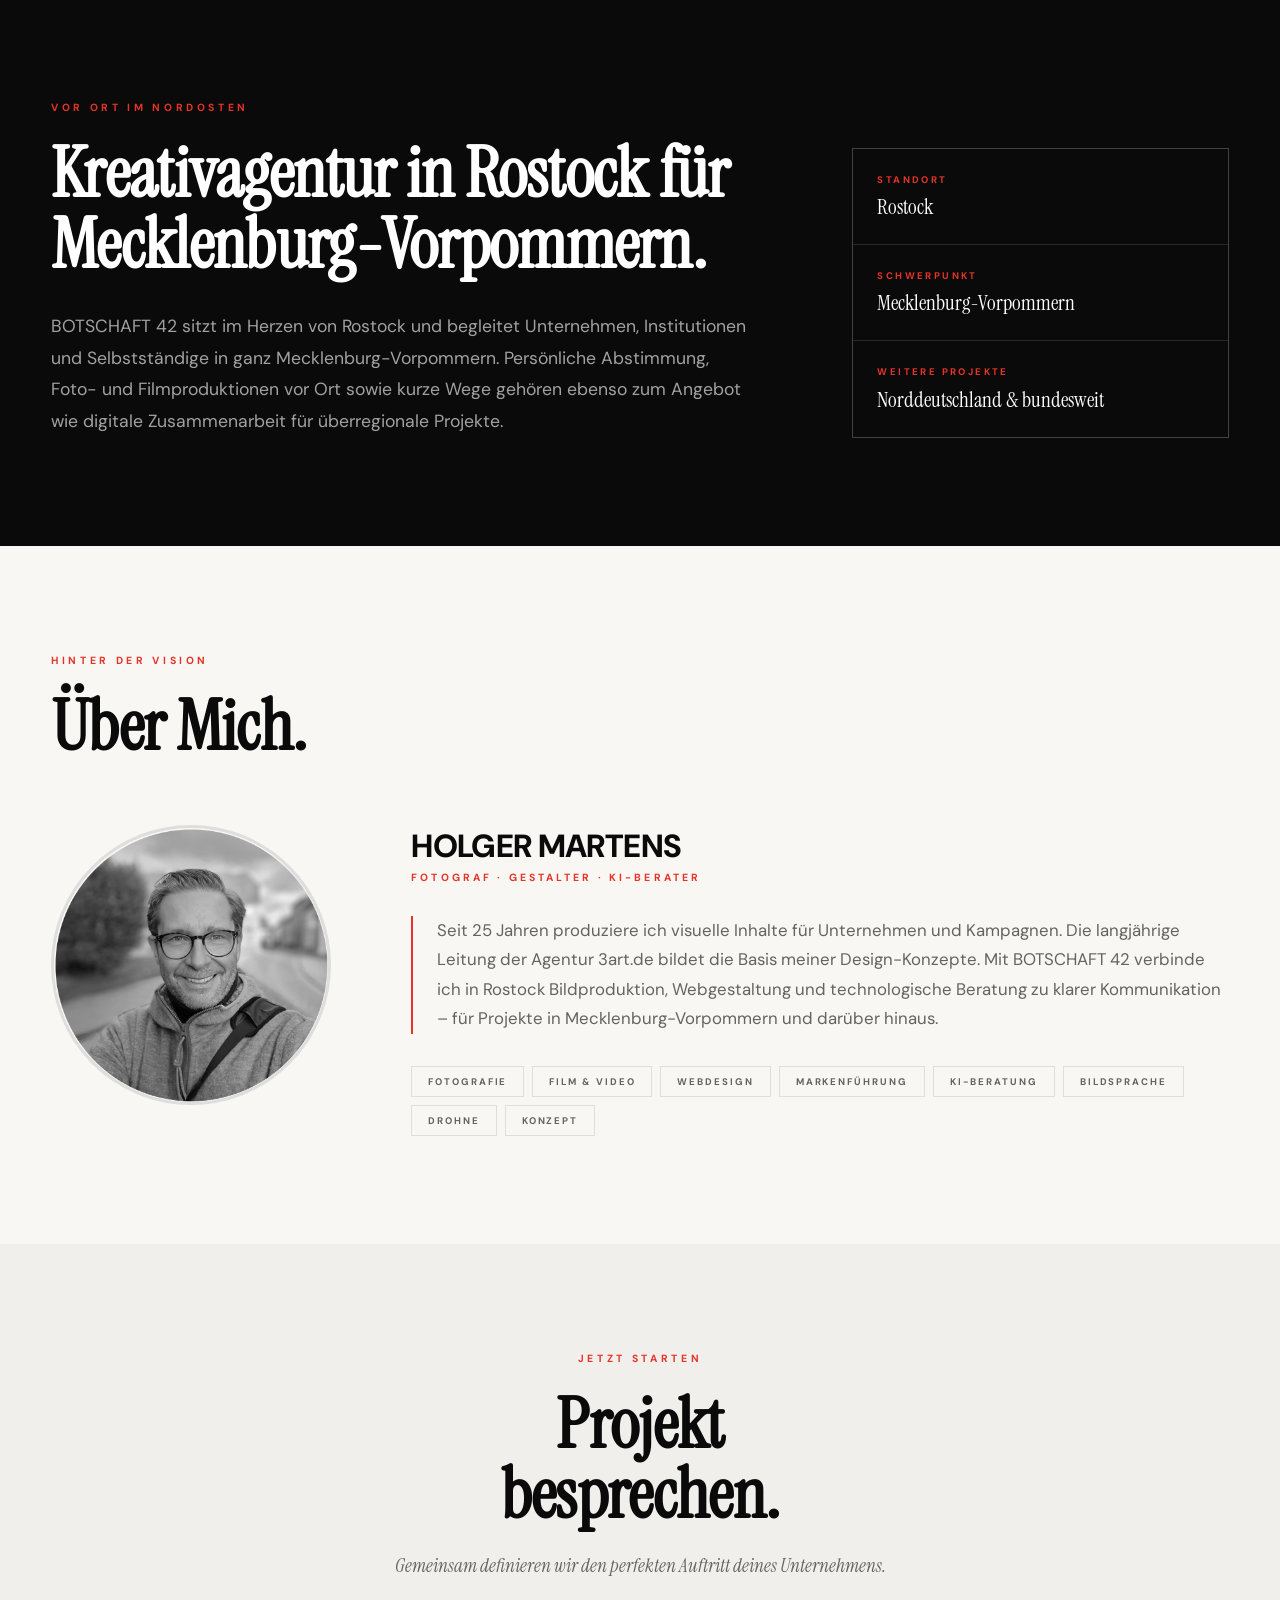
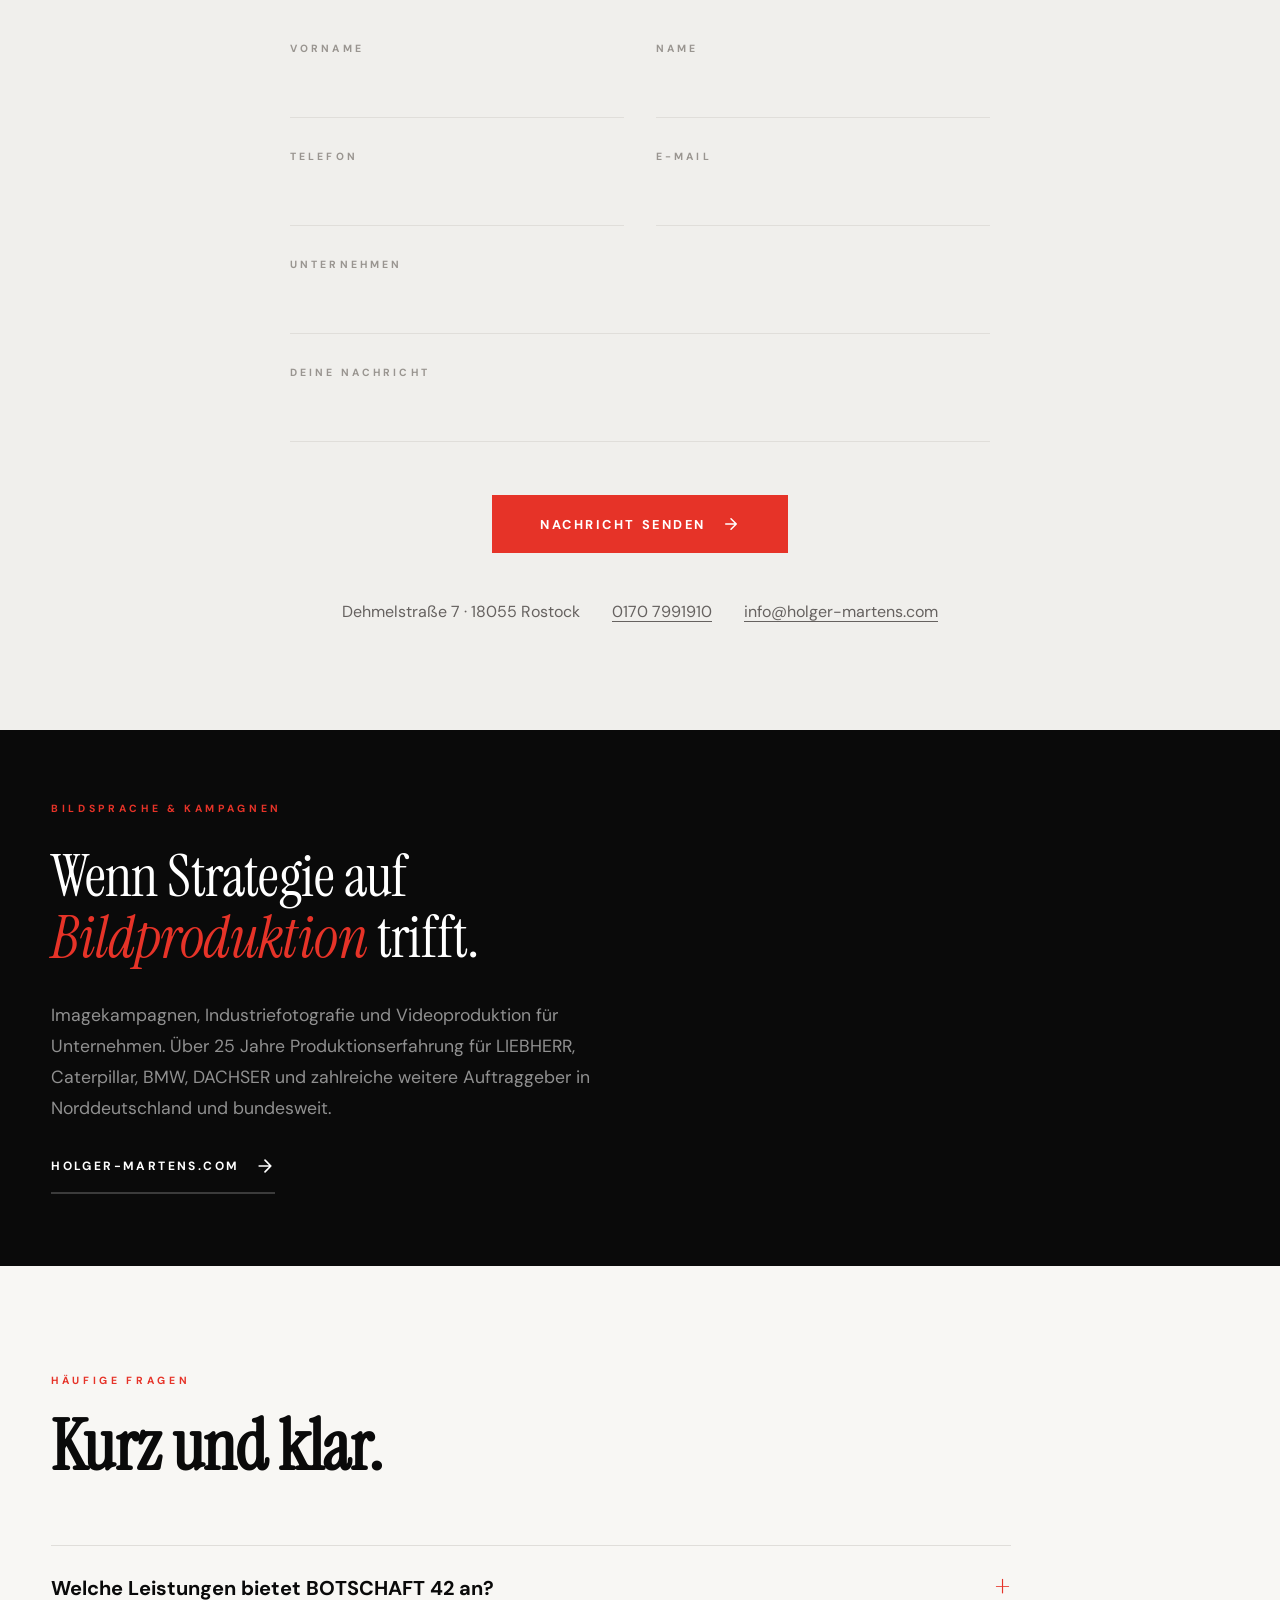
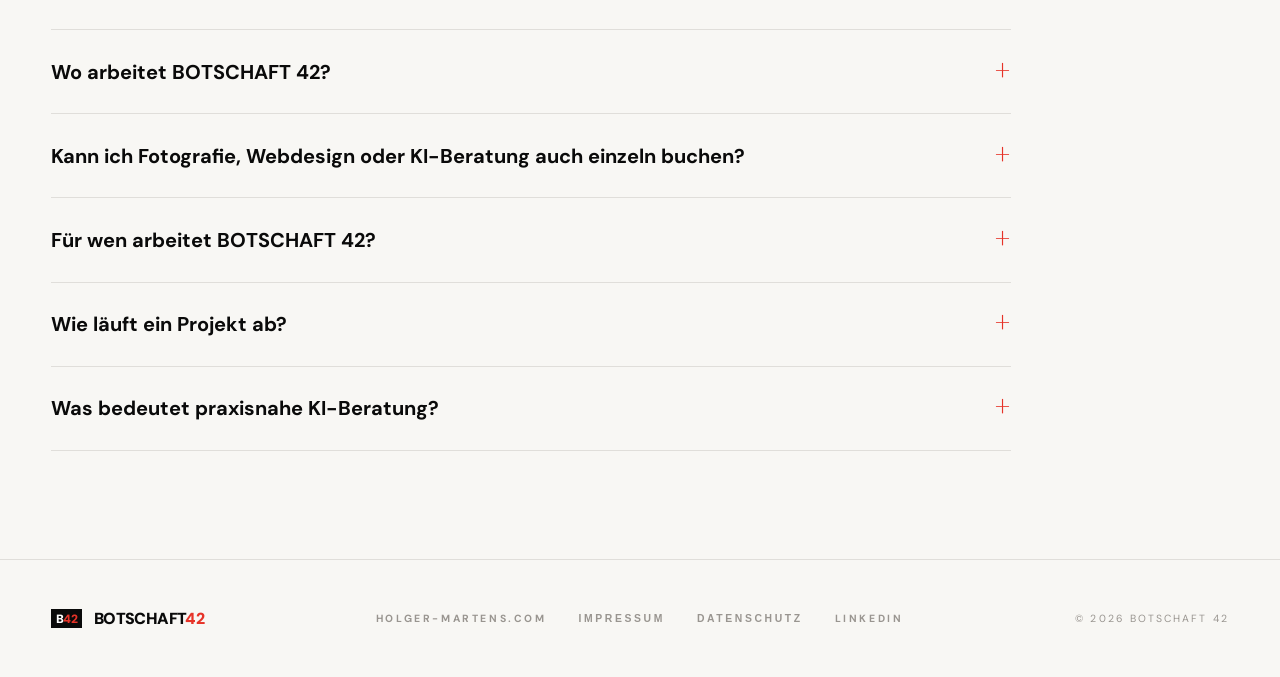
==== commit 8f2f6960: "Add files via upload" ====
--- a/index.html
+++ b/index.html
@@ -9,125 +9,208 @@
     <meta name="theme-color" content="#f8f7f4">
     
     <!-- SEO Meta -->
-    <title>BOTSCHAFT 42 | KI-Prozessoptimierung & Hybride Workflows für Mecklenburg-Vorpommern</title>
-    <meta name="description" content="BOTSCHAFT 42 entwickelt intelligente KI-Programme und hybride Workflows zur Prozessoptimierung für Unternehmen in Mecklenburg-Vorpommern. Digitaler Concierge, IDP, DSGVO-konforme Lösungen.">
-    <meta name="keywords" content="KI Prozessoptimierung, Hybride Workflows, Mecklenburg-Vorpommern, Digitaler Concierge, Intelligent Document Processing, DSGVO, Rostock, Videografie, Imagekampagnen">
-    <meta name="author" content="Holger Martens, Torsten Ries">
-    <meta name="robots" content="index, follow">
-    <link rel="canonical" href="https://botschaft42.de/">
+    <title>Fotografie, Webdesign & KI-Beratung in Rostock | BOTSCHAFT 42</title>
+    <meta name="description" content="BOTSCHAFT 42 verbindet Fotografie, Film, Webdesign und praxisnahe KI-Beratung für Unternehmen in Rostock und Mecklenburg-Vorpommern.">
+    <meta name="author" content="Holger Martens">
+    <meta name="robots" content="index, follow, max-image-preview:large, max-snippet:-1, max-video-preview:-1">
+    <link rel="canonical" href="https://botschaft42.de/">
+    <link rel="alternate" hreflang="de-DE" href="https://botschaft42.de/">
+    <link rel="alternate" hreflang="x-default" href="https://botschaft42.de/">
 
     <!-- Open Graph -->
-    <meta property="og:title" content="BOTSCHAFT 42 | Operative Souveränität durch KI">
-    <meta property="og:description" content="Intelligente Programme und hybride Workflows zur Prozessoptimierung in Mecklenburg-Vorpommern.">
+    <meta property="og:title" content="Fotografie, Webdesign & KI-Beratung in Rostock | BOTSCHAFT 42">
+    <meta property="og:description" content="Fotografie, Film, Webdesign und praxisnahe KI-Beratung für Unternehmen in Rostock und Mecklenburg-Vorpommern.">
     <meta property="og:type" content="website">
     <meta property="og:url" content="https://botschaft42.de/">
     <meta property="og:locale" content="de_DE">
     <meta property="og:site_name" content="BOTSCHAFT 42">
-    <meta property="og:image" content="https://botschaft42.de/martens.png" />
-    <meta property="og:image:width" content="1200" />
-    <meta property="og:image:height" content="800" />
-    <meta name="twitter:card" content="summary_large_image">
-    <meta name="twitter:image" content="https://botschaft42.de/martens.png" />
-    <meta name="twitter:title" content="BOTSCHAFT 42 | KI-Prozessoptimierung">
-    <meta name="twitter:description" content="Operative Souveränität durch intelligente Systeme für Unternehmen in MV.">
-
-    <!-- Favicon -->
-    <link rel="icon" type="image/png" href="/favicon-96x96.png" sizes="96x96" />
-    <link rel="icon" type="image/svg+xml" href="/favicon.svg" />
-    <link rel="shortcut icon" href="/favicon.ico" />
-    <link rel="apple-touch-icon" sizes="180x180" href="/apple-touch-icon.png" />
-    <link rel="manifest" href="/site.webmanifest" />
-
-    <!-- Structured Data: Organization -->
-    <script type="application/ld+json">
-    {
-        "@context": "https://schema.org",
-        "@type": "Organization",
-        "name": "BOTSCHAFT 42",
-        "description": "KI-Agentur für Prozessoptimierung und hybride Workflows in Mecklenburg-Vorpommern",
-        "url": "https://botschaft42.de",
-        "address": {
-            "@type": "PostalAddress",
-            "streetAddress": "Dehmelstraße 7",
-            "addressLocality": "Rostock",
-            "postalCode": "18055",
-            "addressRegion": "Mecklenburg-Vorpommern",
-            "addressCountry": "DE"
-        },
-        "telephone": "+491707991910",
-        "email": "info@holger-martens.com",
-        "founder": [
-            {"@type": "Person", "name": "Holger Martens", "jobTitle": "Head of Vision & Creative AI", "url": "https://www.holger-martens.com"}
-        ],
-        "knowsAbout": ["Künstliche Intelligenz", "Prozessoptimierung", "Hybride Workflows", "Videografie", "Imagekampagnen", "Intelligent Document Processing"],
-        "areaServed": {
-            "@type": "State",
-            "name": "Mecklenburg-Vorpommern"
-        },
-        "sameAs": [
-            "https://www.linkedin.com/in/holger-martens-11135a9b/",
-            "https://www.instagram.com/holger.martens/",
-            "https://www.facebook.com/Fotograf.Holger.Martens",
-            "https://www.holger-martens.com"
-        ]
-    }
-    </script>
-
-    <!-- Structured Data: Service -->
-    <script type="application/ld+json">
-    {
-        "@context": "https://schema.org",
-        "@type": "Service",
-        "serviceType": "KI-Prozessoptimierung",
-        "provider": {
-            "@type": "Organization",
-            "name": "BOTSCHAFT 42"
-        },
-        "areaServed": "Mecklenburg-Vorpommern",
-        "description": "Entwicklung intelligenter Programme und hybrider Workflows zur Prozessoptimierung. Digitaler Concierge, DSGVO-konforme Assistenzsysteme, Intelligent Document Processing.",
-        "hasOfferCatalog": {
-            "@type": "OfferCatalog",
-            "name": "KI-Lösungen",
-            "itemListElement": [
-                {"@type": "Offer", "itemOffered": {"@type": "Service", "name": "Digitaler Concierge", "description": "24/7 mehrsprachiger Gastgeber-Service für Tourismus und Hotellerie"}},
-                {"@type": "Offer", "itemOffered": {"@type": "Service", "name": "DSGVO-konforme Assistenzsysteme", "description": "Administrative Entlastung im Gesundheitswesen"}},
-                {"@type": "Offer", "itemOffered": {"@type": "Service", "name": "Intelligent Document Processing", "description": "Automatisierte Fracht- und Zolldokumentenverarbeitung für Hafen und Logistik"}}
-            ]
-        }
-    }
-    </script>
-
-    <!-- Structured Data: FAQ -->
-    <script type="application/ld+json">
-    {
-        "@context": "https://schema.org",
-        "@type": "FAQPage",
-        "mainEntity": [
-            {
-                "@type": "Question",
-                "name": "Was macht BOTSCHAFT 42?",
-                "acceptedAnswer": {
-                    "@type": "Answer",
-                    "text": "BOTSCHAFT 42 entwickelt intelligente KI-Programme und hybride Workflows zur Prozessoptimierung für Unternehmen in Mecklenburg-Vorpommern. Die Lösungen reichen vom Digitalen Concierge für den Tourismus über DSGVO-konforme Assistenzsysteme im Gesundheitswesen bis hin zu Intelligent Document Processing in der Logistik."
-                }
-            },
-            {
-                "@type": "Question",
-                "name": "Für welche Branchen bietet BOTSCHAFT 42 Lösungen an?",
-                "acceptedAnswer": {
-                    "@type": "Answer",
-                    "text": "BOTSCHAFT 42 bietet maßgeschneiderte KI-Lösungen für Tourismus und Hotellerie, das Gesundheitswesen sowie Hafen und Logistik in Mecklenburg-Vorpommern."
-                }
-            },
-            {
-                "@type": "Question",
-                "name": "Sind die Lösungen von BOTSCHAFT 42 DSGVO-konform?",
-                "acceptedAnswer": {
-                    "@type": "Answer",
-                    "text": "Ja, alle Systeme von BOTSCHAFT 42 werden als proprietäre In-House-Entwicklungen realisiert und sind vollständig DSGVO-konform."
-                }
-            }
-        ]
+    <meta property="og:image" content="https://botschaft42.de/MHS08251.jpg">
+    <meta property="og:image:secure_url" content="https://botschaft42.de/MHS08251.jpg">
+    <meta property="og:image:type" content="image/jpeg">
+    <meta property="og:image:width" content="2500">
+    <meta property="og:image:height" content="1667">
+    <meta property="og:image:alt" content="Unternehmensfotografie von BOTSCHAFT 42 aus Rostock">
+    <meta name="twitter:card" content="summary_large_image">
+    <meta name="twitter:image" content="https://botschaft42.de/MHS08251.jpg">
+    <meta name="twitter:image:alt" content="Unternehmensfotografie von BOTSCHAFT 42 aus Rostock">
+    <meta name="twitter:title" content="Fotografie, Webdesign & KI-Beratung in Rostock | BOTSCHAFT 42">
+    <meta name="twitter:description" content="Fotografie, Film, Webdesign und praxisnahe KI-Beratung für Unternehmen in Rostock und Mecklenburg-Vorpommern.">
+
+    <!-- Favicon -->
+    <link rel="icon" type="image/png" href="/martens.png">
+    <link rel="apple-touch-icon" href="/martens.png">
+
+    <!-- Structured Data: Unternehmen, Website, Leistungen und FAQ -->
+    <script type="application/ld+json">
+    {
+        "@context": "https://schema.org",
+        "@graph": [
+            {
+                "@type": "WebSite",
+                "@id": "https://botschaft42.de/#website",
+                "url": "https://botschaft42.de/",
+                "name": "BOTSCHAFT 42",
+                "alternateName": "Botschaft42",
+                "inLanguage": "de-DE",
+                "publisher": {"@id": "https://botschaft42.de/#unternehmen"}
+            },
+            {
+                "@type": "WebPage",
+                "@id": "https://botschaft42.de/#webpage",
+                "url": "https://botschaft42.de/",
+                "name": "Fotografie, Webdesign & KI-Beratung in Rostock | BOTSCHAFT 42",
+                "description": "BOTSCHAFT 42 verbindet Fotografie, Film, Webdesign und praxisnahe KI-Beratung für Unternehmen in Rostock und Mecklenburg-Vorpommern.",
+                "isPartOf": {"@id": "https://botschaft42.de/#website"},
+                "about": {"@id": "https://botschaft42.de/#unternehmen"},
+                "inLanguage": "de-DE",
+                "primaryImageOfPage": {
+                    "@type": "ImageObject",
+                    "url": "https://botschaft42.de/MHS08251.jpg",
+                    "width": 2500,
+                    "height": 1667
+                }
+            },
+            {
+                "@type": "ProfessionalService",
+                "@id": "https://botschaft42.de/#unternehmen",
+                "name": "BOTSCHAFT 42",
+                "description": "Kreativagentur für Fotografie, Film, Webdesign und praxisnahe KI-Beratung in Rostock und Mecklenburg-Vorpommern.",
+                "url": "https://botschaft42.de/",
+                "image": "https://botschaft42.de/MHS08251.jpg",
+                "telephone": "+49 170 7991910",
+                "email": "info@holger-martens.com",
+                "address": {
+                    "@type": "PostalAddress",
+                    "streetAddress": "Dehmelstraße 7",
+                    "addressLocality": "Rostock",
+                    "postalCode": "18055",
+                    "addressRegion": "Mecklenburg-Vorpommern",
+                    "addressCountry": "DE"
+                },
+                "founder": {"@id": "https://botschaft42.de/#holger-martens"},
+                "knowsAbout": ["Unternehmensfotografie", "Videoproduktion", "Webdesign", "KI-Beratung", "Imagekampagnen", "Markenführung"],
+                "areaServed": [
+                    {"@type": "City", "name": "Rostock"},
+                    {"@type": "State", "name": "Mecklenburg-Vorpommern"},
+                    {"@type": "Country", "name": "Deutschland"}
+                ],
+                "hasOfferCatalog": {
+                    "@type": "OfferCatalog",
+                    "name": "Leistungen von BOTSCHAFT 42",
+                    "itemListElement": [
+                        {
+                            "@type": "Offer",
+                            "itemOffered": {
+                                "@type": "Service",
+                                "name": "Fotografie & Film",
+                                "serviceType": "Unternehmensfotografie und Videoproduktion",
+                                "description": "Authentische Foto- und Videoproduktionen für Unternehmen, Imagekampagnen und Social Media.",
+                                "provider": {"@id": "https://botschaft42.de/#unternehmen"},
+                                "areaServed": "Rostock und Mecklenburg-Vorpommern"
+                            }
+                        },
+                        {
+                            "@type": "Offer",
+                            "itemOffered": {
+                                "@type": "Service",
+                                "name": "Webdesign & Gestaltung",
+                                "serviceType": "Webdesign",
+                                "description": "Konzeption und Gestaltung funktionaler Websites und zusammenhängender Markenauftritte.",
+                                "provider": {"@id": "https://botschaft42.de/#unternehmen"},
+                                "areaServed": "Rostock und Mecklenburg-Vorpommern"
+                            }
+                        },
+                        {
+                            "@type": "Offer",
+                            "itemOffered": {
+                                "@type": "Service",
+                                "name": "Praxisnahe KI-Beratung",
+                                "serviceType": "KI-Beratung für Unternehmen",
+                                "description": "Auswahl und Integration nützlicher KI-Werkzeuge für konkrete Arbeitsabläufe.",
+                                "provider": {"@id": "https://botschaft42.de/#unternehmen"},
+                                "areaServed": "Rostock und Mecklenburg-Vorpommern"
+                            }
+                        }
+                    ]
+                },
+                "sameAs": [
+                    "https://www.linkedin.com/in/holger-martens-11135a9b/",
+                    "https://www.instagram.com/holger.martens/",
+                    "https://www.facebook.com/Fotograf.Holger.Martens",
+                    "https://www.holger-martens.com"
+                ]
+            },
+            {
+                "@type": "Person",
+                "@id": "https://botschaft42.de/#holger-martens",
+                "name": "Holger Martens",
+                "jobTitle": "Fotograf, Gestalter und KI-Berater",
+                "url": "https://www.holger-martens.com",
+                "image": "https://botschaft42.de/martens.png",
+                "worksFor": {"@id": "https://botschaft42.de/#unternehmen"},
+                "sameAs": [
+                    "https://www.linkedin.com/in/holger-martens-11135a9b/",
+                    "https://www.instagram.com/holger.martens/",
+                    "https://www.facebook.com/Fotograf.Holger.Martens"
+                ]
+            },
+            {
+                "@type": "FAQPage",
+                "@id": "https://botschaft42.de/#faq",
+                "url": "https://botschaft42.de/#faq",
+                "inLanguage": "de-DE",
+                "mainEntity": [
+                    {
+                        "@type": "Question",
+                        "name": "Welche Leistungen bietet BOTSCHAFT 42 an?",
+                        "acceptedAnswer": {
+                            "@type": "Answer",
+                            "text": "BOTSCHAFT 42 verbindet Unternehmensfotografie und Film, Webdesign und Gestaltung sowie praxisnahe KI-Beratung. Die Leistungen können als Gesamtpaket oder einzeln beauftragt werden."
+                        }
+                    },
+                    {
+                        "@type": "Question",
+                        "name": "Wo arbeitet BOTSCHAFT 42?",
+                        "acceptedAnswer": {
+                            "@type": "Answer",
+                            "text": "BOTSCHAFT 42 hat seinen Sitz in Rostock und arbeitet schwerpunktmäßig für Unternehmen in Mecklenburg-Vorpommern. Foto- und Filmproduktionen sowie weitere Projekte sind auch in Norddeutschland und bundesweit möglich."
+                        }
+                    },
+                    {
+                        "@type": "Question",
+                        "name": "Kann ich Fotografie, Webdesign oder KI-Beratung auch einzeln buchen?",
+                        "acceptedAnswer": {
+                            "@type": "Answer",
+                            "text": "Ja. Jede der drei Leistungen kann einzeln beauftragt werden. Besonders wirkungsvoll ist die Verbindung, wenn Bilder, Website und digitale Werkzeuge von Beginn an auf dieselbe Botschaft ausgerichtet werden."
+                        }
+                    },
+                    {
+                        "@type": "Question",
+                        "name": "Für wen arbeitet BOTSCHAFT 42?",
+                        "acceptedAnswer": {
+                            "@type": "Answer",
+                            "text": "Das Angebot richtet sich an Unternehmen, Institutionen und Selbstständige, die ihren Auftritt klarer gestalten, eigenes Bildmaterial produzieren oder KI-Werkzeuge sinnvoll in ihren Arbeitsalltag integrieren möchten."
+                        }
+                    },
+                    {
+                        "@type": "Question",
+                        "name": "Wie läuft ein Projekt ab?",
+                        "acceptedAnswer": {
+                            "@type": "Answer",
+                            "text": "Am Anfang stehen ein persönliches Gespräch und die Klärung von Ziel, Zielgruppe und vorhandenen Materialien. Darauf folgen ein konkretes Konzept, ein transparentes Angebot und die abgestimmte Umsetzung."
+                        }
+                    },
+                    {
+                        "@type": "Question",
+                        "name": "Was bedeutet praxisnahe KI-Beratung?",
+                        "acceptedAnswer": {
+                            "@type": "Answer",
+                            "text": "Praxisnahe KI-Beratung beginnt bei einem konkreten Arbeitsablauf. Gemeinsam wird geprüft, welche Werkzeuge wirklich Zeit sparen oder Qualität verbessern und wie sie verständlich in den Alltag integriert werden können."
+                        }
+                    }
+                ]
+            }
+        ]
     }
     </script>
 
@@ -167,7 +250,21 @@
             -webkit-tap-highlight-color: transparent;
         }
 
-        ::selection { background: var(--red); color: white; }
+        ::selection { background: var(--red); color: white; }
+
+        .skip-link {
+            position: fixed;
+            top: 0.75rem;
+            left: 0.75rem;
+            z-index: 1000;
+            padding: 0.8rem 1rem;
+            color: white;
+            background: var(--black);
+            text-decoration: none;
+            transform: translateY(-150%);
+            transition: transform 0.2s;
+        }
+        .skip-link:focus { transform: translateY(0); }
 
         /* ── Typography ── */
         .t-display {
@@ -298,14 +395,15 @@
             flex-direction: column;
             align-items: center;
             justify-content: center;
-            gap: 2.5rem;
-            opacity: 0;
-            pointer-events: none;
-            transition: opacity 0.4s;
+            gap: 2.5rem;
+            opacity: 0;
+            visibility: hidden;
+            pointer-events: none;
+            transition: opacity 0.4s, visibility 0.4s;
             -webkit-overflow-scrolling: touch;
             overscroll-behavior: contain;
         }
-        .mobile-menu.open { opacity: 1; pointer-events: all; }
+        .mobile-menu.open { opacity: 1; visibility: visible; pointer-events: all; }
         .mobile-menu a {
             font-family: var(--serif);
             font-size: 2.5rem;
@@ -479,7 +577,7 @@
             transition: color 0.5s;
         }
         .solution:hover .solution-num { color: var(--red); }
-        .solution h4 {
+        .solution h3 {
             font-family: var(--sans);
             font-size: clamp(1.5rem, 2.5vw, 2rem);
             font-weight: 800;
@@ -561,7 +659,7 @@
         }
         .ueber-mich-photo:hover { filter: grayscale(0%); }
         .ueber-mich-photo img { width: 100%; height: 100%; object-fit: cover; }
-        .ueber-mich-content h4 {
+        .ueber-mich-content h3 {
             font-family: var(--sans);
             font-size: 2rem;
             font-weight: 800;
@@ -594,16 +692,47 @@
             transition: all 0.3s;
         }
         .skill-tag:hover { border-color: var(--red); color: var(--red); }
-        .ueber-mich-desc {
-            font-size: 1.05rem;
-            line-height: 1.75;
-            color: var(--gray-600);
-            border-left: 2px solid var(--red);
-            padding-left: 1.5rem;
-            margin-bottom: 1.5rem;
-        }
-
-        /* ── Contact ── */
+        .ueber-mich-desc {
+            font-size: 1.05rem;
+            line-height: 1.75;
+            color: var(--gray-600);
+            border-left: 2px solid var(--red);
+            padding-left: 1.5rem;
+            margin-bottom: 1.5rem;
+        }
+
+        /* ── Region ── */
+        .region { background: var(--black); color: white; }
+        .region-grid {
+            display: grid;
+            grid-template-columns: minmax(0, 1.3fr) minmax(280px, 0.7fr);
+            gap: clamp(3rem, 8vw, 8rem);
+            align-items: end;
+        }
+        .region .t-headline { max-width: 900px; }
+        .region-copy {
+            font-size: 1.1rem;
+            line-height: 1.8;
+            color: rgba(255,255,255,0.62);
+        }
+        .region-facts {
+            display: grid;
+            gap: 1px;
+            background: rgba(255,255,255,0.12);
+            border: 1px solid rgba(255,255,255,0.12);
+        }
+        .region-fact { padding: 1.5rem; background: var(--black); }
+        .region-fact dt {
+            margin-bottom: 0.45rem;
+            color: var(--red);
+            font-size: 0.6rem;
+            font-weight: 700;
+            letter-spacing: 0.25em;
+            text-transform: uppercase;
+        }
+        .region-fact dd { font-family: var(--serif); font-size: 1.3rem; }
+
+        /* ── Contact ── */
         .contact { background: var(--gray-100); }
         .contact-form { max-width: 700px; margin: 0 auto; }
         .form-row { display: grid; grid-template-columns: 1fr 1fr; gap: 2rem; margin-bottom: 2rem; }
@@ -632,10 +761,21 @@
             outline: none;
             transition: border-color 0.3s;
         }
-        .form-group input:focus,
-        .form-group textarea:focus { border-color: var(--red); }
-        .form-group textarea { resize: none; min-height: 1.5rem; }
-        .submit-btn {
+        .form-group input:focus,
+        .form-group textarea:focus { border-color: var(--red); }
+        .form-group textarea { resize: none; min-height: 1.5rem; }
+        .contact-details {
+            display: flex;
+            justify-content: center;
+            gap: 1rem 2rem;
+            flex-wrap: wrap;
+            margin: 3rem auto 0;
+            color: var(--gray-600);
+            font-style: normal;
+        }
+        .contact-details a { color: inherit; text-underline-offset: 0.25em; }
+        .contact-details a:hover { color: var(--red); }
+        .submit-btn {
             display: inline-flex;
             align-items: center;
             gap: 1rem;
@@ -650,10 +790,39 @@
             text-transform: uppercase;
             cursor: pointer;
             transition: all 0.4s;
-        }
-        .submit-btn:hover { background: var(--black); }
-
-        /* ── Footer ── */
+        }
+        .submit-btn:hover { background: var(--black); }
+
+        /* ── FAQ ── */
+        .faq-list { max-width: 960px; margin-top: 4rem; border-top: 1px solid var(--gray-200); }
+        .faq-item { border-bottom: 1px solid var(--gray-200); }
+        .faq-item summary {
+            display: flex;
+            justify-content: space-between;
+            gap: 2rem;
+            align-items: center;
+            padding: 1.6rem 0;
+            cursor: pointer;
+            list-style: none;
+            font-size: clamp(1rem, 2vw, 1.25rem);
+            font-weight: 700;
+        }
+        .faq-item summary::-webkit-details-marker { display: none; }
+        .faq-item summary::after {
+            content: '+';
+            flex: 0 0 auto;
+            color: var(--red);
+            font-family: var(--serif);
+            font-size: 2rem;
+            font-weight: 400;
+            line-height: 1;
+        }
+        .faq-item[open] summary::after { content: '–'; }
+        .faq-answer { max-width: 780px; padding: 0 3rem 1.75rem 0; }
+        .faq-answer p { color: var(--gray-600); font-size: 1.05rem; line-height: 1.75; }
+        .faq-item summary:focus-visible { outline: 2px solid var(--red); outline-offset: 0.35rem; }
+
+        /* ── Footer ── */
         .footer {
             padding: 3rem 0;
             border-top: 1px solid var(--gray-200);
@@ -756,8 +925,9 @@
             .burger { display: block; }
             .solution { grid-template-columns: 1fr; gap: 2rem; }
             .solution-img { order: -1; }
-            .solution-num { font-size: 3.5rem; }
-            .ueber-mich-grid { grid-template-columns: 1fr; gap: 2.5rem; }
+            .solution-num { font-size: 3.5rem; }
+            .region-grid { grid-template-columns: 1fr; }
+            .ueber-mich-grid { grid-template-columns: 1fr; gap: 2.5rem; }
             .ueber-mich-photo { width: 160px; height: 160px; margin: 0 auto; }
             .ueber-mich-content { text-align: left; }
             .form-row { grid-template-columns: 1fr; gap: 1.5rem; }
@@ -778,7 +948,7 @@
             .section { padding: clamp(3rem, 8vh, 6rem) 0; }
             .mission-text { font-size: clamp(1.2rem, 4.5vw, 1.6rem); }
             .card { padding: 2rem 1.5rem; }
-            .solution h4 { font-size: 1.3rem; }
+            .solution h3 { font-size: 1.3rem; }
             .solution-tags { gap: 0.4rem; }
             .tag { padding: 0.4rem 0.75rem; font-size: 0.55rem; }
             .ref-bar h3 { font-size: 1.1rem; }
@@ -849,53 +1019,55 @@
         }
     </style>
 </head>
-<body>
-
-    <!-- ═══════ NAVIGATION ═══════ -->
-    <nav class="nav" id="nav" role="navigation" aria-label="Hauptnavigation">
-        <a href="#" class="nav-brand" aria-label="BOTSCHAFT 42 – Startseite">
+<body>
+
+    <a class="skip-link" href="#main-content">Direkt zum Inhalt</a>
+
+    <!-- ═══════ NAVIGATION ═══════ -->
+    <nav class="nav" id="nav" role="navigation" aria-label="Hauptnavigation">
+        <a href="#main-content" class="nav-brand" aria-label="BOTSCHAFT 42 – zum Seitenanfang">
             <div class="b42-signet">B<span class="red">42</span></div>
             <div class="nav-brand-text">Botschaft<span class="red">42</span></div>
-        </a>
-        <div class="nav-links">
-            <a href="#mission">Mission</a>
-            <a href="#expertise">Expertise</a>
-            <a href="#loesungen">Lösungen</a>
-            <a href="#team">Über Mich</a>
-            <a href="#kontakt" class="nav-cta">Kontakt</a>
-        </div>
-        <button class="burger" id="burger" aria-label="Menü öffnen">
+        </a>
+        <div class="nav-links">
+            <a href="#loesungen">Leistungen</a>
+            <a href="#region">Region</a>
+            <a href="#team">Über mich</a>
+            <a href="#faq">FAQ</a>
+            <a href="#kontakt" class="nav-cta">Kontakt</a>
+        </div>
+        <button class="burger" id="burger" aria-label="Menü öffnen" aria-expanded="false" aria-controls="mobileMenu">
             <span></span><span></span><span></span>
         </button>
     </nav>
 
     <!-- Mobile Menu -->
-    <div class="mobile-menu" id="mobileMenu" role="dialog" aria-label="Mobile Navigation">
-        <button class="mobile-menu-close" id="mobileClose" aria-label="Menü schließen">&times;</button>
-        <a href="#mission" class="mob-link">Mission</a>
-        <a href="#expertise" class="mob-link">Expertise</a>
-        <a href="#loesungen" class="mob-link">Lösungen</a>
-        <a href="#team" class="mob-link">Über Mich</a>
-        <a href="#kontakt" class="mob-link" style="color:var(--red)">Kontakt</a>
-    </div>
-
-    <main>
-    <!-- ═══════ HERO ═══════ -->
-    <header class="hero" role="banner">
+    <div class="mobile-menu" id="mobileMenu" role="dialog" aria-label="Mobile Navigation" aria-hidden="true">
+        <button class="mobile-menu-close" id="mobileClose" aria-label="Menü schließen">&times;</button>
+        <a href="#loesungen" class="mob-link">Leistungen</a>
+        <a href="#region" class="mob-link">Region</a>
+        <a href="#team" class="mob-link">Über mich</a>
+        <a href="#faq" class="mob-link">FAQ</a>
+        <a href="#kontakt" class="mob-link" style="color:var(--red)">Kontakt</a>
+    </div>
+
+    <main id="main-content">
+    <!-- ═══════ HERO ═══════ -->
+    <header class="hero">
         <div class="hero-bg-num" aria-hidden="true">42</div>
         <div class="container" style="position:relative; z-index:2;">
             <div class="hero-label reveal">
                 <div class="hero-label-line"></div>
-                <span class="t-section-label">Souveränität durch Technologie</span>
-            </div>
-            <h1 class="t-display reveal reveal-delay-1">
-                Neue Wege<br>entstehen, indem<br>man <em>sie geht.</em>
-            </h1>
-            <p class="hero-sub reveal reveal-delay-2">
-                Intelligente Programme und hybride Workflows zur Prozessoptimierung. Technologische Souveränität für Ihr Unternehmen in Mecklenburg-Vorpommern.
+                <span class="t-section-label">Kreativagentur in Rostock · Mecklenburg-Vorpommern</span>
+            </div>
+            <h1 class="t-display reveal reveal-delay-1">
+                Fotografie, Webdesign & KI<br>für deine<br><em>Botschaft.</em>
+            </h1>
+            <p class="hero-sub reveal reveal-delay-2">
+                BOTSCHAFT 42 verbindet hochwertige Foto- und Filmproduktion, kreatives Webdesign und praxisnahe KI-Beratung für Unternehmen in Rostock und Mecklenburg-Vorpommern.
             </p>
             <a href="#kontakt" class="hero-cta reveal reveal-delay-3">
-                Analysegespräch vereinbaren
+                Projekt besprechen
                 <svg width="20" height="20" viewBox="0 0 24 24" fill="none" stroke="currentColor" stroke-width="2" stroke-linecap="round" stroke-linejoin="round"><path d="M5 12h14M12 5l7 7-7 7"/></svg>
             </a>
         </div>
@@ -904,22 +1076,24 @@
     <!-- ═══════ TICKER ═══════ -->
     <div class="ticker" aria-hidden="true">
         <div class="ticker-inner">
-            <span class="ticker-item"><span class="dot"></span>KI-Prozessoptimierung</span>
-            <span class="ticker-item"><span class="dot"></span>Hybride Workflows</span>
-            <span class="ticker-item"><span class="dot"></span>Digitaler Concierge</span>
-            <span class="ticker-item"><span class="dot"></span>DSGVO-Konform</span>
-            <span class="ticker-item"><span class="dot"></span>Proprietäre Systeme</span>
-            <span class="ticker-item"><span class="dot"></span>Mecklenburg-Vorpommern</span>
-            <span class="ticker-item"><span class="dot"></span>Videografie & Film</span>
-            <span class="ticker-item"><span class="dot"></span>Imagekampagnen</span>
-            <span class="ticker-item"><span class="dot"></span>KI-Prozessoptimierung</span>
-            <span class="ticker-item"><span class="dot"></span>Hybride Workflows</span>
-            <span class="ticker-item"><span class="dot"></span>Digitaler Concierge</span>
-            <span class="ticker-item"><span class="dot"></span>DSGVO-Konform</span>
-            <span class="ticker-item"><span class="dot"></span>Proprietäre Systeme</span>
-            <span class="ticker-item"><span class="dot"></span>Mecklenburg-Vorpommern</span>
-            <span class="ticker-item"><span class="dot"></span>Videografie & Film</span>
-            <span class="ticker-item"><span class="dot"></span>Imagekampagnen</span>
+            <span class="ticker-item"><span class="dot"></span>Content</span>
+            <span class="ticker-item"><span class="dot"></span>Fotografie</span>
+            <span class="ticker-item"><span class="dot"></span>Videografie</span>
+            <span class="ticker-item"><span class="dot"></span>Webdesign</span>
+            <span class="ticker-item"><span class="dot"></span>KI-Beratung</span>
+            <span class="ticker-item"><span class="dot"></span>Rostock</span>
+            <span class="ticker-item"><span class="dot"></span>Mecklenburg-Vorpommern</span>
+            <span class="ticker-item"><span class="dot"></span>Douglas Adams</span>
+            <span class="ticker-item"><span class="dot"></span>Handwerk</span>
+            <span class="ticker-item"><span class="dot"></span>Content</span>
+            <span class="ticker-item"><span class="dot"></span>Fotografie</span>
+            <span class="ticker-item"><span class="dot"></span>Videografie</span>
+            <span class="ticker-item"><span class="dot"></span>Webdesign</span>
+            <span class="ticker-item"><span class="dot"></span>KI-Beratung</span>
+            <span class="ticker-item"><span class="dot"></span>Rostock</span>
+            <span class="ticker-item"><span class="dot"></span>Mecklenburg-Vorpommern</span>
+            <span class="ticker-item"><span class="dot"></span>Douglas Adams</span>
+            <span class="ticker-item"><span class="dot"></span>Handwerk</span>
         </div>
     </div>
 
@@ -927,9 +1101,9 @@
     <section id="mission" class="section mission" aria-labelledby="mission-title">
         <div class="container">
             <div class="t-section-label reveal" style="color: rgba(255,255,255,0.3); margin-bottom: 3rem;">Mission</div>
-            <h2 id="mission-title" class="sr-only">Unsere Mission</h2>
-            <p class="mission-text reveal reveal-delay-1">
-                Wir verstehen <strong>KI als Werkzeug für neue Freiräume</strong>. Unser Ziel: Ihre operative Leistungsfähigkeit erweitern und wertvolle <strong>Fachkräfte von Routineaufgaben entlasten</strong>. Für mehr Zeit, mehr Qualität und echte Wertschöpfung. Systeme, die <strong>Souveränität ermöglichen</strong> und modernes Arbeiten in Mecklenburg-Vorpommern definieren.
+            <h2 id="mission-title" class="sr-only">Der Ansatz von BOTSCHAFT 42</h2>
+            <p class="mission-text reveal reveal-delay-1">
+                Die Zahl <strong>42</strong> ist die Antwort auf alle Fragen. Am Anfang jedes Projekts stehen deshalb die <strong>richtigen Fragen</strong>: Was soll deine Marke vermitteln, wen soll sie erreichen und welche Werkzeuge braucht sie wirklich? Daraus entsteht eine fokussierte Lösung aus erstklassigem Bildmaterial, durchdachter Gestaltung und sinnvoller KI-Integration.
             </p>
         </div>
     </section>
@@ -937,12 +1111,12 @@
     <!-- ═══════ EXPERTISE ═══════ -->
     <section id="expertise" class="section" aria-labelledby="expertise-title">
         <div class="container">
-            <div class="t-section-label reveal" style="margin-bottom: 1.5rem;">Produktion & Strategie</div>
+            <div class="t-section-label reveal" style="margin-bottom: 1.5rem;">Kreatives Handwerk</div>
             <h2 id="expertise-title" class="t-headline reveal reveal-delay-1" style="max-width: 800px; margin-bottom: 4rem;">
-                High-End Content &<br>Globale Expertise.
+                Kreatives Handwerk &<br>Digitale Systeme.
             </h2>
             <p class="t-body-lg reveal reveal-delay-2" style="max-width: 600px; margin-bottom: 4rem; font-style: italic; font-family: var(--serif);">
-                Von der analogen Exzellenz zur digitalen Souveränität.
+                Von der ersten Idee bis zur technischen Umsetzung.
             </p>
 
             <div class="card-grid">
@@ -950,24 +1124,24 @@
                     <div class="card-icon">
                         <svg width="22" height="22" viewBox="0 0 24 24" fill="none" stroke="currentColor" stroke-width="2" stroke-linecap="round" stroke-linejoin="round"><polygon points="23 7 16 12 23 17 23 7"/><rect x="1" y="5" width="15" height="14" rx="2" ry="2"/></svg>
                     </div>
-                    <h3>Videografie & Film</h3>
-                    <p class="t-body">Konzeption und Produktion kompletter Videografie- und Filmprojekte sowie Werbeproduktionen – von lokalen Projekten bis zu internationalen Produktionen.</p>
+                    <h3>Fotografie & Film</h3>
+                    <p class="t-body">Authentisches Bildmaterial aus 25 Jahren Produktionserfahrung. Das Fundament für jeden starken Unternehmensauftritt.</p>
                 </article>
 
                 <article class="card reveal reveal-delay-1">
                     <div class="card-icon">
                         <svg width="22" height="22" viewBox="0 0 24 24" fill="none" stroke="currentColor" stroke-width="2" stroke-linecap="round" stroke-linejoin="round"><polygon points="12 2 2 7 12 12 22 7 12 2"/><polyline points="2 17 12 22 22 17"/><polyline points="2 12 12 17 22 12"/></svg>
                     </div>
-                    <h3>Imagekampagnen</h3>
-                    <p class="t-body">Ganzheitliche Kampagnenführung, die Markenidentität und Botschaft präzise vereint. Bildsprachen, die weltweit funktionieren und lokal wirken.</p>
+                    <h3>Webdesign</h3>
+                    <p class="t-body">Funktionale Layouts und geschlossene Systeme. Gestaltung formt die direkte Brücke zwischen Botschaft und Betrachter.</p>
                 </article>
 
                 <article class="card reveal reveal-delay-2">
                     <div class="card-icon">
                         <svg width="22" height="22" viewBox="0 0 24 24" fill="none" stroke="currentColor" stroke-width="2" stroke-linecap="round" stroke-linejoin="round"><polygon points="13 2 3 14 12 14 11 22 21 10 12 10 13 2"/></svg>
                     </div>
-                    <h3>KI-Schnittstelle</h3>
-                    <p class="t-body">High-End Content als Basis für intelligente Systeme. Verbindung von realem Filmmaterial und KI-gestützter Prozessoptimierung – Kommunikation skalieren ohne Qualitätsverlust.</p>
+                    <h3>KI-Beratung</h3>
+                    <p class="t-body">Integration nützlicher Werkzeuge für spürbare administrative Arbeitserleichterung im Geschäftsalltag.</p>
                 </article>
             </div>
         </div>
@@ -977,8 +1151,8 @@
     <div class="ref-bar">
         <div class="container">
             <div class="ref-bar-inner reveal">
-                <h3>Weltweite Referenzen.<br>Erprobtes Handwerk.<br><span>Digitale Zukunft.</span></h3>
-                <p>Langjährige Erfahrung in der Erstellung von High-End Content bildet das Fundament für die Entwicklung heutiger Optimierungsprogramme. Erst das Verständnis für erstklassiges Handwerk erlaubt die präzise digitale Skalierung Ihrer operativen Prozesse.</p>
+                <h3>25 Jahre Handwerk.<br>Erprobte Gestaltung.<br><span>Pragmatische Technologie.</span></h3>
+                <p>Das tiefe Verständnis für visuelle Kommunikation bildet die Basis für jedes Projekt. Bildproduktion, Webgestaltung und technologische Werkzeuge greifen nahtlos ineinander.</p>
             </div>
         </div>
     </div>
@@ -986,59 +1160,84 @@
     <!-- ═══════ LÖSUNGEN ═══════ -->
     <section id="loesungen" class="section" style="background: var(--gray-100);" aria-labelledby="loesungen-title">
         <div class="container">
-            <div class="t-section-label reveal" style="margin-bottom: 1.5rem;">Process Optimization</div>
-            <h2 id="loesungen-title" class="t-headline reveal reveal-delay-1" style="margin-bottom: 1rem;">Lösungen.</h2>
-            <p class="t-body-lg reveal reveal-delay-2" style="font-family: var(--serif); font-style: italic; margin-bottom: 4rem;">Moderne Strategien für Mecklenburg-Vorpommern.</p>
+            <div class="t-section-label reveal" style="margin-bottom: 1.5rem;">Fokusbereiche</div>
+            <h2 id="loesungen-title" class="t-headline reveal reveal-delay-1" style="margin-bottom: 1rem;">Die drei Säulen.</h2>
+            <p class="t-body-lg reveal reveal-delay-2" style="font-family: var(--serif); font-style: italic; margin-bottom: 4rem;">Das Fundament für moderne Kommunikation.</p>
 
             <!-- Solution 01 -->
-            <article class="solution reveal">
-                <div>
-                    <div class="solution-num">01</div>
-                    <h4>Der perfekte Gastgeber-Service</h4>
-                    <p class="t-body">Implementierung des Digitalen Concierge. 24/7 Erreichbarkeit in mehreren Sprachen. Maßgeschneiderte proprietäre Systeme für maximale Service-Exzellenz bei gleichzeitiger Entlastung Ihres Teams.</p>
+            <article class="solution reveal">
+                <div>
+                    <div class="solution-num">01</div>
+                    <h3>Unternehmensfotografie & Film</h3>
+                    <p class="t-body">Hochwertige Fotografie und Videoproduktion bilden das visuelle Fundament deines Auftritts. Erfahrung aus 25 Jahren hinter der Kamera fließt in jede Produktion ein – von authentischen Unternehmensporträts bis zu Imagekampagnen und Social-Media-Content.</p>
                     <div class="solution-tags">
-                        <span class="tag">Custom Software</span>
-                        <span class="tag">Proprietär</span>
+                        <span class="tag">Fotografie</span>
+                        <span class="tag">Videografie</span>
                     </div>
-                </div>
-                <div class="solution-img">
-                    <img src="MZ7_6611.jpg" alt="Tourismus und Hotellerie in Mecklenburg-Vorpommern – Digitaler Concierge Service" loading="lazy">
-                </div>
-            </article>
+                </div>
+                <div class="solution-img">
+                    <img src="MHS08251.jpg" alt="Gelbe DACHSER-Lkw bei einer Unternehmensfotografie von Holger Martens" width="2500" height="1667" loading="lazy" decoding="async">
+                </div>
+            </article>
 
             <!-- Solution 02 -->
-            <article class="solution reveal">
-                <div class="solution-img" style="order: 0;">
-                    <img src="HMS01146_1.jpg" alt="Gesundheitswesen Innovation – DSGVO-konforme KI-Assistenzsysteme" loading="lazy">
-                </div>
-                <div>
-                    <div class="solution-num">02</div>
-                    <h4>Fokus auf den Menschen</h4>
-                    <p class="t-body">Administrative Entlastung durch DSGVO-konforme Assistenz-Systeme. Automatisierte Terminierung und Rezeptwünsche über prozessspezifische Eigenentwicklungen – für ein entspanntes Team und erstklassige Patientenbetreuung.</p>
+            <article class="solution reveal">
+                <div class="solution-img" style="order: 0;">
+                    <img src="MZ7_6611.jpg" alt="Paar am Strand als Beispiel für eine individuelle Bildsprache" width="3000" height="2000" loading="lazy" decoding="async">
+                </div>
+                <div>
+                    <div class="solution-num">02</div>
+                    <h3>Webdesign & Gestaltung</h3>
+                    <p class="t-body">Kreatives Webdesign verbindet Inhalt, Gestaltung und Nutzerführung. Zwanzig Jahre Erfahrung in der Agenturführung fließen in klare, funktionale Layouts ein. Website, Bildsprache und weitere Kommunikationsmittel werden als zusammenhängender Markenauftritt gedacht.</p>
                     <div class="solution-tags">
-                        <span class="tag">In-House Entwicklung</span>
-                        <span class="tag">DSGVO-Konform</span>
+                        <span class="tag">Webdesign</span>
+                        <span class="tag">Markenführung</span>
                     </div>
                 </div>
             </article>
 
             <!-- Solution 03 -->
-            <article class="solution reveal">
-                <div>
-                    <div class="solution-num">03</div>
-                    <h4>Intelligenter Flow</h4>
-                    <p class="t-body">Beschleunigung durch Intelligent Document Processing (IDP). Automatisierte Verarbeitung von Fracht- und Zolldokumenten durch eigene Optimierungsalgorithmen – reibungslose, digitale Abläufe in Hafen & Logistik.</p>
+            <article class="solution reveal">
+                <div>
+                    <div class="solution-num">03</div>
+                    <h3>Praxisnahe KI-Beratung</h3>
+                    <p class="t-body">KI ist dann sinnvoll, wenn sie ein konkretes Problem löst. Gemeinsam identifizieren wir passende Werkzeuge für wiederkehrende Aufgaben, Inhalte oder interne Abläufe. Der Fokus liegt auf verständlicher Anwendung, spürbarer Entlastung und einem realistischen Nutzen im Geschäftsalltag.</p>
                     <div class="solution-tags">
-                        <span class="tag">IDP Solutions</span>
-                        <span class="tag">Zoll-Automation</span>
+                        <span class="tag">KI-Beratung</span>
+                        <span class="tag">Automatisierung</span>
                     </div>
-                </div>
-                <div class="solution-img">
-                    <img src="MHS08251.jpg" alt="Hafen und Logistik Rostock – Intelligent Document Processing" loading="lazy">
-                </div>
-            </article>
-        </div>
-    </section>
+                </div>
+                <div class="solution-img">
+                    <img src="HMS01146_1.jpg" alt="Präzise Produktfotografie eines medizinischen Stents" width="2500" height="1667" loading="lazy" decoding="async">
+                </div>
+            </article>
+        </div>
+    </section>
+
+    <!-- ═══════ REGION ═══════ -->
+    <section id="region" class="section region" aria-labelledby="region-title">
+        <div class="container region-grid">
+            <div class="reveal">
+                <div class="t-section-label" style="margin-bottom: 1.5rem;">Vor Ort im Nordosten</div>
+                <h2 id="region-title" class="t-headline" style="margin-bottom: 2rem;">Kreativagentur in Rostock für Mecklenburg-Vorpommern.</h2>
+                <p class="region-copy">BOTSCHAFT 42 sitzt im Herzen von Rostock und begleitet Unternehmen, Institutionen und Selbstständige in ganz Mecklenburg-Vorpommern. Persönliche Abstimmung, Foto- und Filmproduktionen vor Ort sowie kurze Wege gehören ebenso zum Angebot wie digitale Zusammenarbeit für überregionale Projekte.</p>
+            </div>
+            <dl class="region-facts reveal reveal-delay-1" aria-label="Standort und Einsatzgebiet">
+                <div class="region-fact">
+                    <dt>Standort</dt>
+                    <dd>Rostock</dd>
+                </div>
+                <div class="region-fact">
+                    <dt>Schwerpunkt</dt>
+                    <dd>Mecklenburg-Vorpommern</dd>
+                </div>
+                <div class="region-fact">
+                    <dt>Weitere Projekte</dt>
+                    <dd>Norddeutschland & bundesweit</dd>
+                </div>
+            </dl>
+        </div>
+    </section>
 
     <!-- ═══════ ÜBER MICH ═══════ -->
     <section id="team" class="section" aria-labelledby="team-title">
@@ -1049,25 +1248,25 @@
             </div>
 
             <div class="ueber-mich-grid reveal">
-                <div class="ueber-mich-photo">
-                    <img src="martens.png" alt="Holger Martens – Head of Vision & Creative AI bei BOTSCHAFT 42" loading="lazy"
-                         onerror="this.parentElement.style.background='var(--gray-200)'">
-                </div>
-                <div class="ueber-mich-content">
-                    <h4>Holger Martens</h4>
-                    <div class="ueber-mich-role">Head of Vision & Creative AI</div>
+                <div class="ueber-mich-photo">
+                    <img src="martens.png" alt="Holger Martens – Fotograf, Gestalter und KI-Berater bei BOTSCHAFT 42 in Rostock" width="863" height="863" loading="lazy" decoding="async"
+                         onerror="this.parentElement.style.background='var(--gray-200)'">
+                </div>
+                <div class="ueber-mich-content">
+                    <h3>Holger Martens</h3>
+                    <div class="ueber-mich-role">Fotograf · Gestalter · KI-Berater</div>
                     <p class="ueber-mich-desc">
-                        Vordenker und kreativer Architekt. Entwicklung spezialisierter Programme zur Prozessoptimierung. Synergetische Verbindung von analoger High-End Produktion und digitaler Skalierung. Experte für kreative Systemvernetzung. Erstellung von Website Architektur, Fotografie & Videographie.
+                        Seit 25 Jahren produziere ich visuelle Inhalte für Unternehmen und Kampagnen. Die langjährige Leitung der Agentur 3art.de bildet die Basis meiner Design-Konzepte. Mit BOTSCHAFT 42 verbinde ich in Rostock Bildproduktion, Webgestaltung und technologische Beratung zu klarer Kommunikation – für Projekte in Mecklenburg-Vorpommern und darüber hinaus.
                     </p>
                     <div class="ueber-mich-skills">
-                        <span class="skill-tag">Fotografie & Film</span>
-                        <span class="skill-tag">KI-Prozessoptimierung</span>
-                        <span class="skill-tag">Imagekampagnen</span>
+                        <span class="skill-tag">Fotografie</span>
+                        <span class="skill-tag">Film & Video</span>
                         <span class="skill-tag">Webdesign</span>
-                        <span class="skill-tag">Hybride Workflows</span>
-                        <span class="skill-tag">Visuelle Strategie</span>
+                        <span class="skill-tag">Markenführung</span>
+                        <span class="skill-tag">KI-Beratung</span>
+                        <span class="skill-tag">Bildsprache</span>
                         <span class="skill-tag">Drohne</span>
-                        <span class="skill-tag">Presse & Reportage</span>
+                        <span class="skill-tag">Konzept</span>
                     </div>
                 </div>
             </div>
@@ -1079,11 +1278,11 @@
         <div class="container">
             <div style="text-align: center; margin-bottom: 4rem;">
                 <div class="t-section-label reveal" style="margin-bottom: 1.5rem;">Jetzt starten</div>
-                <h2 id="kontakt-title" class="t-headline reveal reveal-delay-1">Lassen Sie uns<br>gemeinsam starten.</h2>
-                <p class="reveal reveal-delay-2" style="font-family: var(--serif); font-style: italic; font-size: 1.2rem; color: var(--gray-600); margin-top: 1.5rem;">Gemeinsam definieren wir die Souveränität Ihres Unternehmens.</p>
+                <h2 id="kontakt-title" class="t-headline reveal reveal-delay-1">Projekt<br>besprechen.</h2>
+                <p class="reveal reveal-delay-2" style="font-family: var(--serif); font-style: italic; font-size: 1.2rem; color: var(--gray-600); margin-top: 1.5rem;">Gemeinsam definieren wir den perfekten Auftritt deines Unternehmens.</p>
             </div>
 
-            <form action="https://formsubmit.co/info@holger-martens.com" method="POST" class="contact-form reveal">
+            <form action="https://formsubmit.co/info@holger-martens.com" method="POST" class="contact-form reveal">
                 <input type="text" name="_honey" style="display:none">
                 <input type="hidden" name="_subject" value="Neue Anfrage via BOTSCHAFT 42">
 
@@ -1115,48 +1314,99 @@
                 </div>
 
                 <div class="form-group" style="margin-bottom: 3rem;">
-                    <label for="nachricht">Ihr Kontaktwunsch</label>
+                    <label for="nachricht">Deine Nachricht</label>
                     <textarea id="nachricht" name="nachricht" rows="1" required></textarea>
                 </div>
 
                 <div style="text-align: center;">
                     <button type="submit" class="submit-btn">
-                        Zukunft gemeinsam gestalten
+                        Nachricht senden
                         <svg width="18" height="18" viewBox="0 0 24 24" fill="none" stroke="currentColor" stroke-width="2" stroke-linecap="round" stroke-linejoin="round"><path d="M5 12h14M12 5l7 7-7 7"/></svg>
-                    </button>
-                </div>
-            </form>
-        </div>
-    </section>
-
-    <!-- ═══════ HOLGER-MARTENS.COM CROSS-PROMOTION ═══════ -->
+                    </button>
+                </div>
+            </form>
+            <address class="contact-details reveal" aria-label="Kontaktdaten von BOTSCHAFT 42">
+                <span>Dehmelstraße 7 · 18055 Rostock</span>
+                <a href="tel:+491707991910">0170 7991910</a>
+                <a href="mailto:info@holger-martens.com">info@holger-martens.com</a>
+            </address>
+        </div>
+    </section>
+
+    <!-- ═══════ HOLGER-MARTENS.COM CROSS-PROMOTION ═══════ -->
     <section style="background: var(--black); padding: clamp(4rem, 8vh, 7rem) 0;" aria-label="Fotografische Produktion">
+        <div class="container">
+            <div style="display: flex; flex-direction: column; align-items: flex-start; gap: 2rem; max-width: 800px;">
+                <div class="t-section-label" style="color: var(--red);">Bildsprache & Kampagnen</div>
+                <h2 style="font-family: var(--serif); font-size: clamp(2rem, 4.5vw, 3.8rem); font-weight: 400; color: white; line-height: 1.05; letter-spacing: -0.01em;">
+                    Wenn Strategie auf<br><em style="font-style: italic; color: var(--red);">Bildproduktion</em> trifft.
+                </h2>
+                <p style="font-size: 1.1rem; line-height: 1.75; color: rgba(255,255,255,0.55); max-width: 560px;">
+                    Imagekampagnen, Industriefotografie und Videoproduktion für Unternehmen. Über 25 Jahre Produktionserfahrung für LIEBHERR, Caterpillar, BMW, DACHSER und zahlreiche weitere Auftraggeber in Norddeutschland und bundesweit.
+                </p>
+                <a href="https://www.holger-martens.com" target="_blank" rel="noopener"
+                   style="display: inline-flex; align-items: center; gap: 1rem; font-size: 0.75rem; font-weight: 700; letter-spacing: 0.2em; text-transform: uppercase; text-decoration: none; color: white; border-bottom: 2px solid rgba(255,255,255,0.2); padding-bottom: 1rem; transition: border-color 0.4s;"
+                   onmouseover="this.style.borderColor='var(--red)'" onmouseout="this.style.borderColor='rgba(255,255,255,0.2)'">
+                    holger-martens.com
+                    <svg width="20" height="20" viewBox="0 0 24 24" fill="none" stroke="currentColor" stroke-width="2" stroke-linecap="round" stroke-linejoin="round"><path d="M5 12h14M12 5l7 7-7 7"/></svg>
+                </a>
+            </div>
+        </div>
+    </section>
+
+    <!-- ═══════ FAQ ═══════ -->
+    <section id="faq" class="section" aria-labelledby="faq-title">
         <div class="container">
-            <div style="display: flex; flex-direction: column; align-items: flex-start; gap: 2rem; max-width: 800px;">
-                <div class="t-section-label" style="color: var(--red);">Bildsprache & Kampagnen</div>
-                <h2 style="font-family: var(--serif); font-size: clamp(2rem, 4.5vw, 3.8rem); font-weight: 400; color: white; line-height: 1.05; letter-spacing: -0.01em;">
-                    Wenn KI-Strategie auf<br><em style="font-style: italic; color: var(--red);">Bildproduktion</em> trifft.
-                </h2>
-                <p style="font-size: 1.1rem; line-height: 1.75; color: rgba(255,255,255,0.55); max-width: 560px;">
-                    Imagekampagnen, Industriefotografie und Videoproduktion für Unternehmen — realisiert von Holger Martens. Über 25 Jahre Produktionserfahrung für LIEBHERR, Caterpillar, BMW, DACHSER und zahlreiche weitere Auftraggeber in Norddeutschland und bundesweit.
-                </p>
-                <a href="https://www.holger-martens.com" target="_blank" rel="noopener"
-                   style="display: inline-flex; align-items: center; gap: 1rem; font-size: 0.75rem; font-weight: 700; letter-spacing: 0.2em; text-transform: uppercase; text-decoration: none; color: white; border-bottom: 2px solid rgba(255,255,255,0.2); padding-bottom: 1rem; transition: border-color 0.4s;"
-                   onmouseover="this.style.borderColor='var(--red)'" onmouseout="this.style.borderColor='rgba(255,255,255,0.2)'">
-                    holger-martens.com
-                    <svg width="20" height="20" viewBox="0 0 24 24" fill="none" stroke="currentColor" stroke-width="2" stroke-linecap="round" stroke-linejoin="round"><path d="M5 12h14M12 5l7 7-7 7"/></svg>
-                </a>
+            <div class="t-section-label reveal" style="margin-bottom: 1.5rem;">Häufige Fragen</div>
+            <h2 id="faq-title" class="t-headline reveal reveal-delay-1">Kurz und klar.</h2>
+            <div class="faq-list reveal reveal-delay-2">
+                <details class="faq-item">
+                    <summary>Welche Leistungen bietet BOTSCHAFT 42 an?</summary>
+                    <div class="faq-answer">
+                        <p>BOTSCHAFT 42 verbindet Unternehmensfotografie und Film, Webdesign und Gestaltung sowie praxisnahe KI-Beratung. Die Leistungen können als Gesamtpaket oder einzeln beauftragt werden.</p>
+                    </div>
+                </details>
+                <details class="faq-item">
+                    <summary>Wo arbeitet BOTSCHAFT 42?</summary>
+                    <div class="faq-answer">
+                        <p>BOTSCHAFT 42 hat seinen Sitz in Rostock und arbeitet schwerpunktmäßig für Unternehmen in Mecklenburg-Vorpommern. Foto- und Filmproduktionen sowie weitere Projekte sind auch in Norddeutschland und bundesweit möglich.</p>
+                    </div>
+                </details>
+                <details class="faq-item">
+                    <summary>Kann ich Fotografie, Webdesign oder KI-Beratung auch einzeln buchen?</summary>
+                    <div class="faq-answer">
+                        <p>Ja. Jede der drei Leistungen kann einzeln beauftragt werden. Besonders wirkungsvoll ist die Verbindung, wenn Bilder, Website und digitale Werkzeuge von Beginn an auf dieselbe Botschaft ausgerichtet werden.</p>
+                    </div>
+                </details>
+                <details class="faq-item">
+                    <summary>Für wen arbeitet BOTSCHAFT 42?</summary>
+                    <div class="faq-answer">
+                        <p>Das Angebot richtet sich an Unternehmen, Institutionen und Selbstständige, die ihren Auftritt klarer gestalten, eigenes Bildmaterial produzieren oder KI-Werkzeuge sinnvoll in ihren Arbeitsalltag integrieren möchten.</p>
+                    </div>
+                </details>
+                <details class="faq-item">
+                    <summary>Wie läuft ein Projekt ab?</summary>
+                    <div class="faq-answer">
+                        <p>Am Anfang stehen ein persönliches Gespräch und die Klärung von Ziel, Zielgruppe und vorhandenen Materialien. Darauf folgen ein konkretes Konzept, ein transparentes Angebot und die abgestimmte Umsetzung.</p>
+                    </div>
+                </details>
+                <details class="faq-item">
+                    <summary>Was bedeutet praxisnahe KI-Beratung?</summary>
+                    <div class="faq-answer">
+                        <p>Praxisnahe KI-Beratung beginnt bei einem konkreten Arbeitsablauf. Gemeinsam wird geprüft, welche Werkzeuge wirklich Zeit sparen oder Qualität verbessern und wie sie verständlich in den Alltag integriert werden können.</p>
+                    </div>
+                </details>
             </div>
         </div>
     </section>
 
     </main>
-
+
     <!-- ═══════ FOOTER ═══════ -->
     <footer class="footer" role="contentinfo">
         <div class="container">
             <div class="footer-inner">
-                <a href="#" class="nav-brand" aria-label="BOTSCHAFT 42 – Startseite">
+                <a href="#main-content" class="nav-brand" aria-label="BOTSCHAFT 42 – zum Seitenanfang">
                     <div class="b42-signet" style="font-size:0.75rem;">B<span class="red">42</span></div>
                     <div class="nav-brand-text" style="font-size:1rem;">Botschaft<span class="red">42</span></div>
                 </a>
@@ -1186,12 +1436,11 @@
                     <p>E-Mail: info@holger-martens.com</p>
                     <p style="margin-top: 1rem;">UST-IdNr. DE203988874</p>
                 </div>
-                <!-- Kooperationspartner: folgt -->
                 <div></div>
             </div>
             <div style="margin-top: 2rem; font-size: 0.85rem;">
                 <p><strong>Streitschlichtung:</strong> Plattform zur Online-Streitbeilegung (OS) der EU: <a href="https://ec.europa.eu/consumers/odr/" target="_blank" rel="noopener" style="color: var(--red);">https://ec.europa.eu/consumers/odr/</a></p>
-                <p><strong>Haftung:</strong> Wir haften nicht für Schäden durch Nutzung dieser Seite, es sei denn, es liegt vorsätzliches oder grob fahrlässiges Verschulden vor. Externe Links liegen in der Verantwortung der jeweiligen Betreiber.</p>
+                <p><strong>Haftung:</strong> Wir haften für keine Schäden durch die Nutzung dieser Seite, es sei denn, es liegt vorsätzliches oder grob fahrlässiges Verschulden vor. Externe Links liegen in der Verantwortung der jeweiligen Betreiber.</p>
             </div>
         </div>
     </div>
@@ -1201,11 +1450,11 @@
         <div class="modal-inner">
             <button class="modal-close" onclick="toggleModal('datenschutz')" aria-label="Schließen">&times;</button>
             <h2 id="datenschutz-title">Datenschutz­erklärung</h2>
-            <p>Der Schutz Ihrer persönlichen Daten ist uns wichtig. Wir behandeln Ihre personenbezogenen Daten vertraulich und entsprechend den gesetzlichen Datenschutzvorschriften.</p>
+            <p>Der Schutz der persönlichen Daten ist wichtig. Wir behandeln personenbezogene Daten vertraulich und entsprechend den gesetzlichen Datenschutzvorschriften.</p>
             <h3>1. Verantwortliche Stelle</h3>
             <p>Holger Martens, Dehmelstraße 7, 18055 Rostock<br>E-Mail: info@holger-martens.com</p>
             <h3>2. Datenerfassung</h3>
-            <p><strong>Kontaktformular:</strong> Daten aus dem Formular werden ausschließlich zur Bearbeitung Ihrer Anfrage gespeichert. Eine Weitergabe an Dritte erfolgt nicht ohne Einwilligung.</p>
+            <p><strong>Kontaktformular:</strong> Daten aus dem Formular werden ausschließlich zur Bearbeitung der Anfrage gespeichert. Eine Weitergabe an Dritte erfolgt nicht ohne Einwilligung.</p>
             <p><strong>Hosting:</strong> Die Seite wird durch Schaber Onlinemarketing (Dirk Schaber, Papendorf) gehostet. Ein AV-Vertrag liegt vor.</p>
         </div>
     </div>
@@ -1227,16 +1476,20 @@
         const mobileClose = document.getElementById('mobileClose');
         const mobLinks = document.querySelectorAll('.mob-link');
 
-        function openMenu() {
-            mobileMenu.classList.add('open');
-            document.body.style.overflow = 'hidden';
+        function openMenu() {
+            mobileMenu.classList.add('open');
+            mobileMenu.setAttribute('aria-hidden', 'false');
+            burger.setAttribute('aria-expanded', 'true');
+            document.body.style.overflow = 'hidden';
             document.body.style.position = 'fixed';
             document.body.style.width = '100%';
             document.body.style.top = `-${window.scrollY}px`;
         }
-        function closeMenu() {
-            const scrollY = document.body.style.top;
-            mobileMenu.classList.remove('open');
+        function closeMenu() {
+            const scrollY = document.body.style.top;
+            mobileMenu.classList.remove('open');
+            mobileMenu.setAttribute('aria-hidden', 'true');
+            burger.setAttribute('aria-expanded', 'false');
             document.body.style.overflow = '';
             document.body.style.position = '';
             document.body.style.width = '';
@@ -1244,8 +1497,14 @@
             window.scrollTo(0, parseInt(scrollY || '0') * -1);
         }
         burger.addEventListener('click', openMenu);
-        mobileClose.addEventListener('click', closeMenu);
-        mobLinks.forEach(l => l.addEventListener('click', closeMenu));
+        mobileClose.addEventListener('click', closeMenu);
+        mobLinks.forEach(l => l.addEventListener('click', closeMenu));
+        document.addEventListener('keydown', (event) => {
+            if (event.key === 'Escape' && mobileMenu.classList.contains('open')) {
+                closeMenu();
+                burger.focus();
+            }
+        });
 
         // ── Scroll Reveal ──
         const reveals = document.querySelectorAll('.reveal');
@@ -1308,4 +1567,4 @@
         gtag('config', 'AW-952107806');
     </script>
 </body>
-</html>
+</html>
